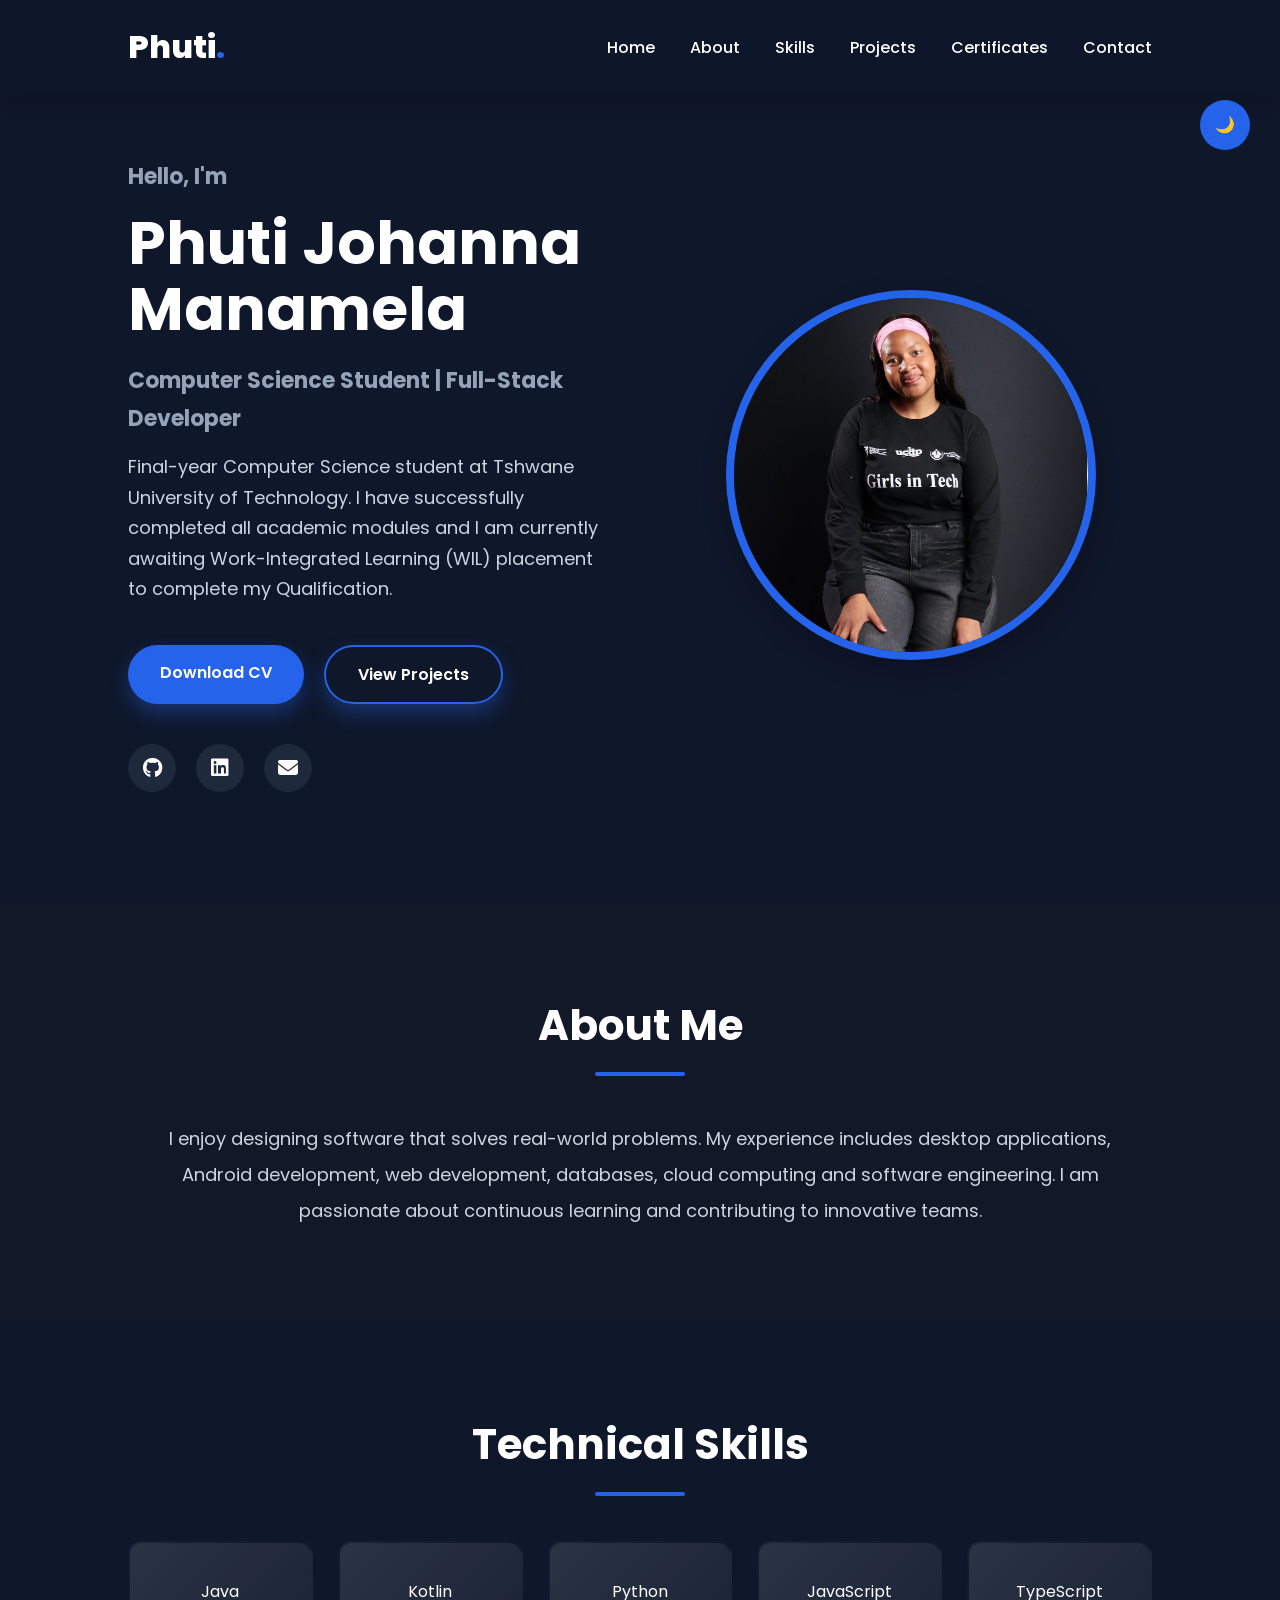
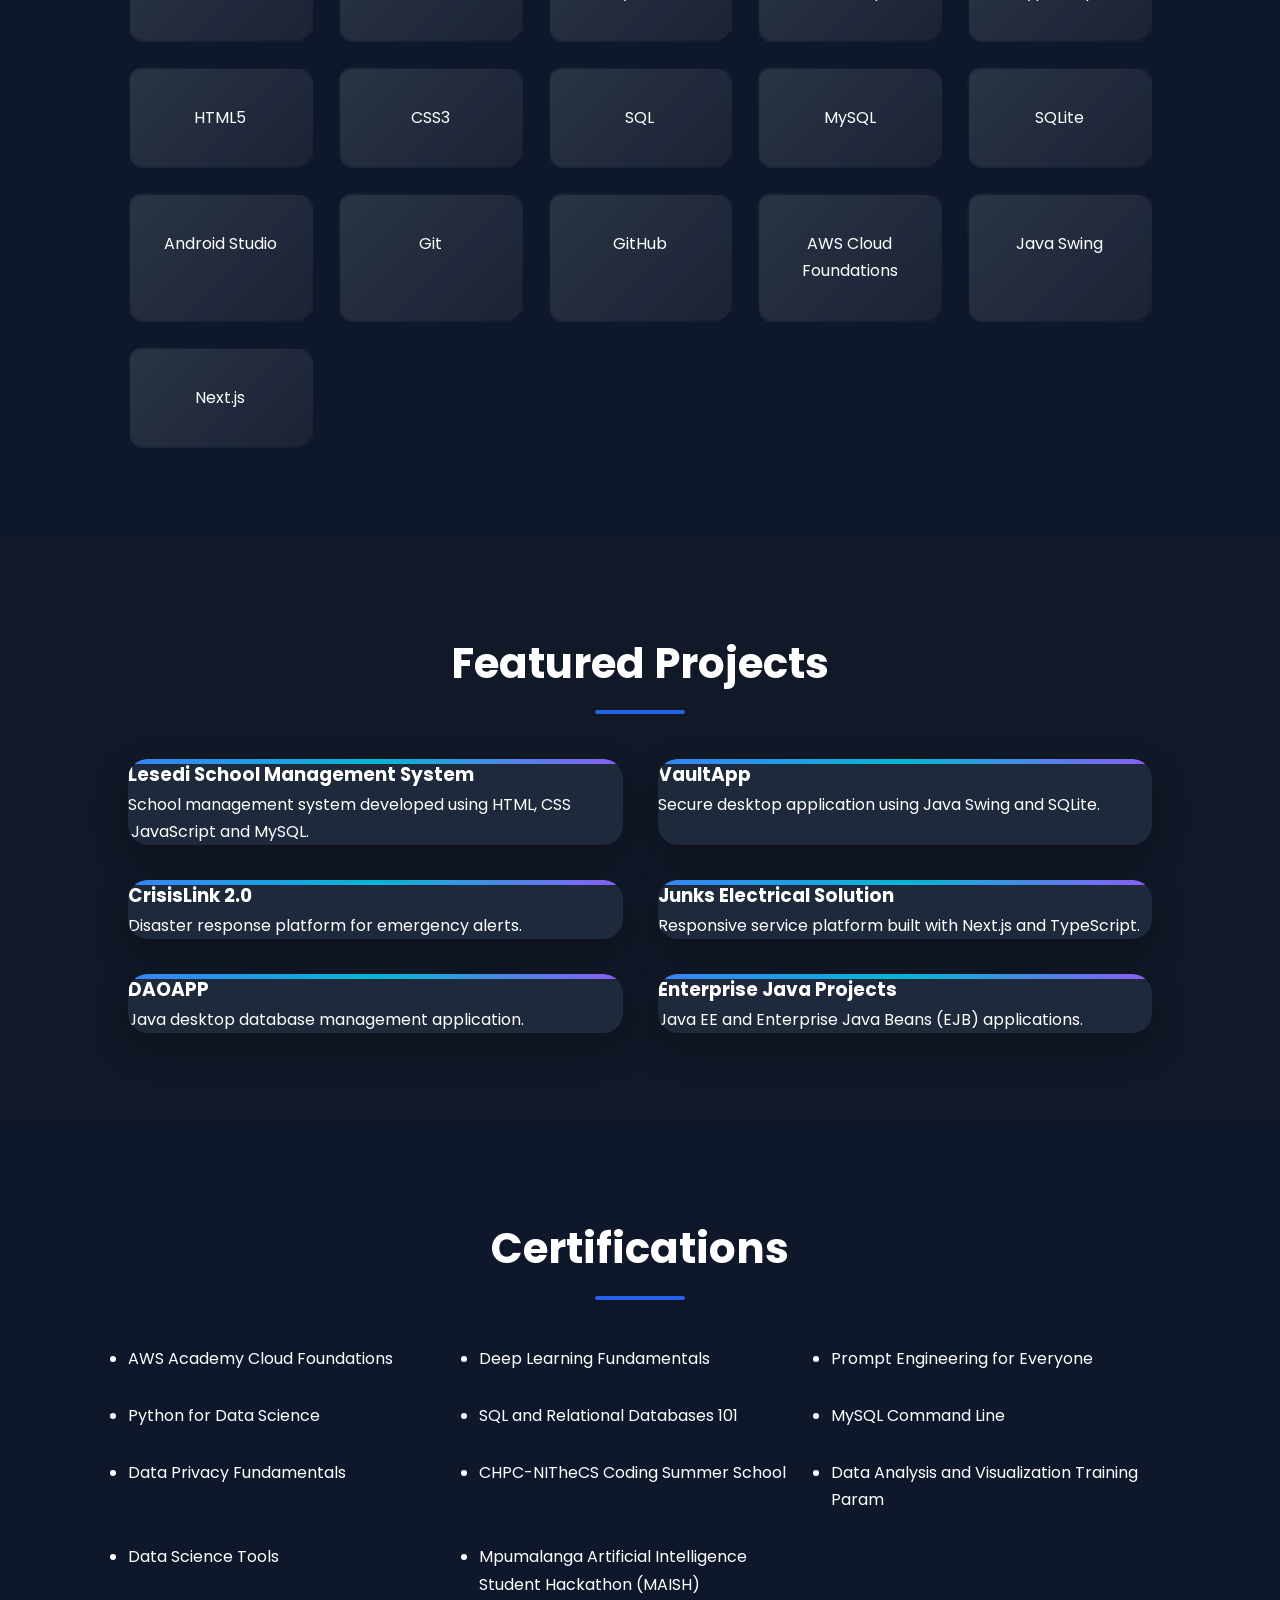
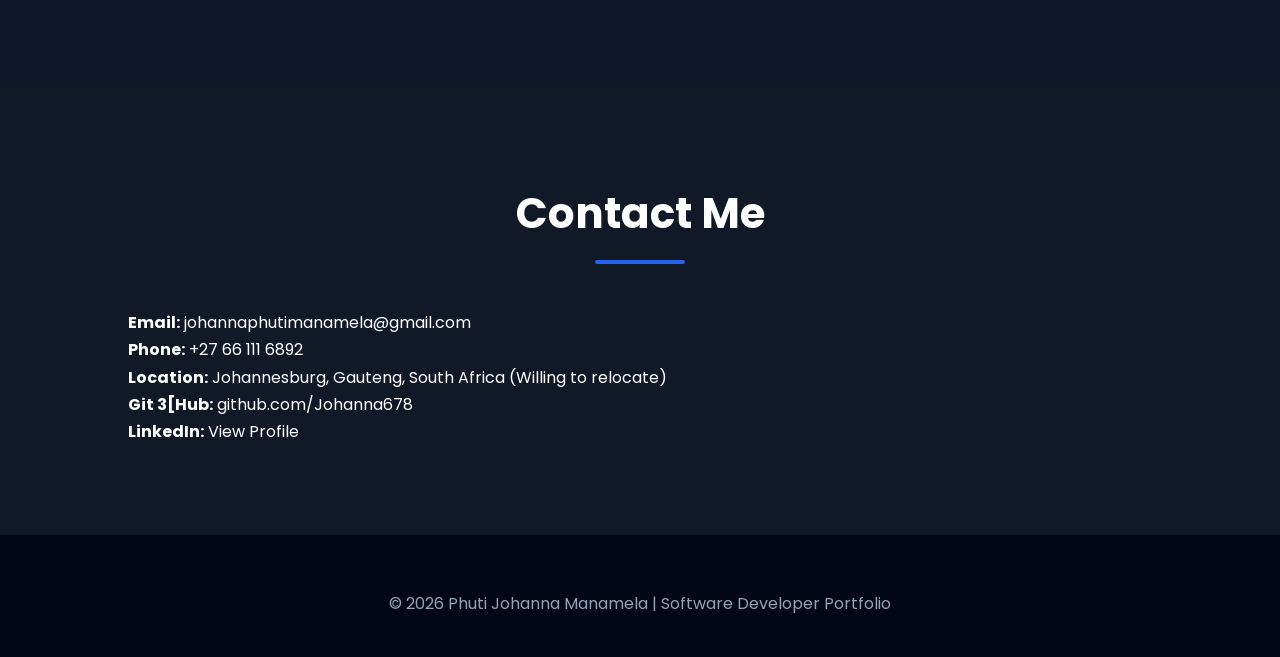
==== index.html @ 77a95aae "Add files via upload" ====
<!DOCTYPE html>
<html lang="en">

<head>

    <meta charset="UTF-8">

    <meta name="viewport" content="width=device-width, initial-scale=1.0">

    <title>Phuti Johanna Manamela | Software Developer Portfolio</title>

    <link rel="stylesheet" href="style.css">

    <!-- Google Fonts -->
    <link href="https://fonts.googleapis.com/css2?family=Poppins:wght@300;400;500;600;700&display=swap" rel="stylesheet">

    <!-- Font Awesome -->
    <link rel="stylesheet"
        href="https://cdnjs.cloudflare.com/ajax/libs/font-awesome/6.7.2/css/all.min.css">

</head>

<body>

    <!-- ================= NAVIGATION ================= -->

    <header>

        <nav class="navbar">

            <div class="logo">

                <a href="index.html">Phuti<span>.</span></a>

            </div>

            <ul class="nav-links">

                <li><a href="#home">Home</a></li>

                <li><a href="#about">About</a></li>

                <li><a href="#skills">Skills</a></li>

                <li><a href="#projects">Projects</a></li>

                <li><a href="#certificates">Certificates</a></li>

                <li><a href="#contact">Contact</a></li>

            </ul>

        </nav>

    </header>

    <!-- ================= HOME ================= -->

    <section id="home" class="hero">

        <div class="hero-text">

            <h3>Hello, I'm</h3>

            <h1>Phuti Johanna Manamela</h1>

          

            <h3>Computer Science Student | Full-Stack Developer </h3>

            <p>

                Final-year Computer Science student at Tshwane University of Technology.

                I have successfully completed all academic modules and I am currently

                awaiting Work-Integrated Learning (WIL) placement to complete my Qualification.

            </p>

            <div class="hero-buttons">

                <a href="Phuti_Johanna_Manamela_CV.pdf" download class="btn">

                    Download CV

                </a>

                <a href="#projects" class="btn btn-secondary">

                    View Projects

                </a>

            </div>

            <div class="social-icons">

                <a href="https://github.com/Johanna678" target="_blank">

                    <i class="fab fa-github"></i>

                </a>

                <a href="https://www.linkedin.com/in/phuti-manamela-ab558535b" target="_blank">

                    <i class="fab fa-linkedin"></i>

                </a>

                <a href="mailto:johannaphutimanamela@gmail.com">

                    <i class="fas fa-envelope"></i>

                </a>

            </div>

        </div>

        <div class="hero-image">

            <img src="profile.jpeg" alt= " Phuti Manamela">

        </div>

    </section>

    <!-- ================= ABOUT ================= -->

    <section id="about">

        <h2 class="section-title">About Me</h2>

        <p>

            I enjoy designing software that solves real-world problems.

            My experience includes desktop applications, Android development,

            web development, databases, cloud computing and software engineering.

            I am passionate about continuous learning and contributing to innovative teams.

        </p>

    </section>

    <!-- ================= SKILLS ================= -->

    <section id="skills">

        <h2 class="section-title">Technical Skills</h2>

        <div class="skills-grid">

            <div class="skill-card">Java</div>

            <div class="skill-card">Kotlin</div>

            <div class="skill-card">Python</div>

            <div class="skill-card">JavaScript</div>

            <div class="skill-card">TypeScript</div>

            <div class="skill-card">HTML5</div>

            <div class="skill-card">CSS3</div>

            <div class="skill-card">SQL</div>

            <div class="skill-card">MySQL</div>

            <div class="skill-card">SQLite</div>

            <div class="skill-card">Android Studio</div>

            <div class="skill-card">Git</div>

            <div class="skill-card">GitHub</div>

            <div class="skill-card">AWS Cloud Foundations</div>

            <div class="skill-card">Java Swing</div>

            <div class="skill-card">Next.js</div>

        </div>

    </section>

    <!-- ================= PROJECTS ================= -->

    <section id="projects">

        <h2 class="section-title">Featured Projects</h2>

        <div class="project-grid">

            <div class="project-card">

                <h3>Lesedi School Management System</h3>

                <p>

                    School management system developed using HTML, CSS ,JavaScript and MySQL.

                </p>

            </div>

            <div class="project-card">

                <h3>VaultApp</h3>

                <p>

                    Secure desktop application using Java Swing and SQLite.

                </p>

            </div>

            <div class="project-card">

                <h3>CrisisLink 2.0</h3>

                <p>

                    Disaster response platform for emergency alerts.

                </p>

            </div>

            <div class="project-card">

                <h3>Junks Electrical Solution</h3>

                <p>

                    Responsive service platform built with Next.js and TypeScript.

                </p>

            </div>

            <div class="project-card">

                <h3>DAOAPP</h3>

                <p>

                    Java desktop database management application.

                </p>

            </div>

            <div class="project-card">

                <h3>Enterprise Java Projects</h3>

                <p>

                    Java EE and Enterprise Java Beans (EJB) applications.

                </p>

            </div>

        </div>

    </section>

    <!-- ================= CERTIFICATES ================= -->

    <section id="certificates">

        <h2 class="section-title">Certifications</h2>

        <ul class="certificate-list">

            <li>AWS Academy Cloud Foundations</li>

            <li>Deep Learning Fundamentals</li>

            <li>Prompt Engineering for Everyone</li>

            <li>Python for Data Science</li>

            <li>SQL and Relational Databases 101</li>

            <li>MySQL Command Line</li>

            <li>Data Privacy Fundamentals</li>

            <li>CHPC-NITheCS Coding Summer School</li>

             <li>Data Analysis  and Visualization Training Param</li>

             <li>Data Science Tools</li>

             <li>Mpumalanga Artificial Intelligence  Student Hackathon (MAISH)</li>
        </ul>

    </section>

    <!-- ================= CONTACT ================= -->

    <section id="contact">

        <h2 class="section-title">Contact Me</h2>

        <p><strong>Email:</strong> johannaphutimanamela@gmail.com</p>

        <p><strong>Phone:</strong> +27 66 111 6892</p>

        <p><strong>Location:</strong> Johannesburg, Gauteng, South Africa (Willing to relocate)</p>

        <p>

            <strong>Git
                3[Hub:</strong>

            <a href="https://github.com/Johanna678" target="_blank">

                github.com/Johanna678

            </a>

        </p>

        <p>

            <strong>LinkedIn:</strong>

            <a href="https://www.linkedin.com/in/phuti-manamela-ab558535b" target="_blank">

                View Profile

            </a>

        </p>

    </section>

    <!-- ================= FOOTER ================= -->

    <footer>

        <p>

            © 2026 Phuti Johanna Manamela | Software Developer Portfolio

        </p>

    </footer>

    <script src="script.js"></script>

</body>

</html>
---- style.css ----
/* ==========================================
   PHUTI MANAMELA PORTFOLIO
   PART 1 - GLOBAL, NAVBAR, HERO
========================================== */

/* Google Font */
@import url('https://fonts.googleapis.com/css2?family=Poppins:wght@300;400;500;600;700;800&display=swap');

/* ==========================================
   RESET
========================================== */

*{
    margin:0;
    padding:0;
    box-sizing:border-box;
    scroll-behavior:smooth;
}

/* ==========================================
   VARIABLES
========================================== */

:root{

    --primary:#2563eb;
    --secondary:#1e40af;

    --dark:#0f172a;
    --dark2:#1e293b;

    --white:#ffffff;
    --light:#f8fafc;

    --text:#cbd5e1;

    --shadow:0 10px 25px rgba(0,0,0,.25);

    --radius:15px;

    --transition:.35s;

}

/* ==========================================
   BODY
========================================== */

body{

    font-family:'Poppins',sans-serif;

    background:var(--dark);

    color:var(--white);

    overflow-x:hidden;

    line-height:1.7;

}

html{

    scroll-behavior:smooth;

}

img{

    max-width:100%;

    display:block;

}

a{

    text-decoration:none;

    color:inherit;

}

section{

    width:100%;

    padding:90px 10%;

}

/* ==========================================
   NAVBAR
========================================== */

header{

    width:100%;

    position:fixed;

    top:0;

    left:0;

    z-index:999;

    background:rgba(15,23,42,.90);

    -webkit-backdrop-filter:blur(15px);
    backdrop-filter:blur(15px);

    box-shadow:0 5px 20px rgba(0,0,0,.20);

}

.navbar{

    display:flex;

    justify-content:space-between;

    align-items:center;

    padding:20px 10%;

}

.logo a{

    font-size:32px;

    font-weight:800;

    color:var(--white);

}

.logo span{

    color:var(--primary);

}

.nav-links{

    display:flex;

    list-style:none;

    gap:35px;

}

.nav-links a{

    color:var(--white);

    font-weight:500;

    transition:var(--transition);

    position:relative;

}

.nav-links a:hover{

    color:var(--primary);

}

.nav-links a::after{

    content:"";

    position:absolute;

    left:0;

    bottom:-6px;

    width:0;

    height:2px;

    background:var(--primary);

    transition:.3s;

}

.nav-links a:hover::after{

    width:100%;

}

/* ==========================================
   HERO SECTION
========================================== */

.hero{

    min-height:100vh;

    display:flex;

    align-items:center;

    justify-content:space-between;

    gap:60px;

    padding-top:140px;

}

.hero-text{

    flex:1;

}

.hero-text h3{

    font-size:22px;

    color:#94a3b8;

    margin-bottom:15px;

}

.hero-text h1{

    font-size:60px;

    line-height:1.1;

    margin-bottom:20px;

}

.hero-text h2{

    font-size:28px;

    color:var(--primary);

    margin-bottom:25px;

}

.hero-text p{

    font-size:18px;

    color:var(--text);

    max-width:650px;

    margin-bottom:40px;

}

.hero-image{

    flex:1;

    display:flex;

    justify-content:center;

}

.hero-image img{

    width:370px;

    height:370px;

    border-radius:50%;

    object-fit:cover;

    border:8px solid var(--primary);

    box-shadow:var(--shadow);

    transition:.4s;

}

.hero-image img:hover{

    transform:scale(1.05);

}

/* ==========================================
   BUTTONS
========================================== */

.hero-buttons{

    display:flex;

    gap:20px;

    margin-bottom:40px;

}

.btn{

    display:inline-block;

    padding:14px 32px;

    border-radius:40px;

    background:var(--primary);

    color:#fff;

    font-weight:600;

    transition:var(--transition);

    box-shadow:0 10px 20px rgba(37,99,235,.35);

}

.btn:hover{

    background:var(--secondary);

    transform:translateY(-4px);

}

.btn-secondary{

    background:transparent;

    border:2px solid var(--primary);

}

.btn-secondary:hover{

    background:var(--primary);

}

/* ==========================================
   SOCIAL ICONS
========================================== */

.social-icons{

    display:flex;

    gap:20px;

}

.social-icons a{

    width:48px;

    height:48px;

    display:flex;

    align-items:center;

    justify-content:center;

    border-radius:50%;

    background:var(--dark2);

    color:var(--white);

    font-size:20px;

    transition:var(--transition);

}

.social-icons a:hover{

    background:var(--primary);

    transform:translateY(-6px);

}

/* ==========================================
   SECTION TITLE
========================================== */

.section-title{

    text-align:center;

    font-size:42px;

    margin-bottom:60px;

    position:relative;

}

.section-title::after{

    content:"";

    width:90px;

    height:4px;

    background:var(--primary);

    position:absolute;

    bottom:-15px;

    left:50%;

    transform:translateX(-50%);

    border-radius:50px;

}

/* ==========================================
   SIMPLE FADE ANIMATION
========================================== */

@keyframes fadeUp{

    from{

        opacity:0;

        transform:translateY(40px);

    }

    to{

        opacity:1;

        transform:translateY(0);

    }

}

.hero-text{

    animation:fadeUp 1s ease;

}

.hero-image{

    animation:fadeUp 1.3s ease;

}





/* ==========================================
   PART 2 - ABOUT & SKILLS
========================================== */

/* ABOUT SECTION */

#about{

    background:#111827;

}

#about p{

    max-width:950px;

    margin:auto;

    text-align:center;

    color:var(--text);

    font-size:18px;

    line-height:2;

}

/* ABOUT CARDS */

.about-grid{

    margin-top:60px;

    display:grid;

    grid-template-columns:repeat(auto-fit,minmax(250px,1fr));

    gap:30px;

}

.about-card{

    background:var(--dark2);

    border-radius:var(--radius);

    padding:35px;

    text-align:center;

    transition:.4s;

    box-shadow:var(--shadow);

}

.about-card:hover{

    transform:translateY(-10px);

    background:var(--primary);

}

.about-card i{

    font-size:45px;

    margin-bottom:20px;

    color:#60a5fa;

}

.about-card:hover i{

    color:white;

}

.about-card h3{

    margin-bottom:15px;

    font-size:24px;

}

.about-card p{

    color:#e2e8f0;

    font-size:16px;

}

/* ===========================
   SKILLS SECTION
=========================== */

#skills{

    background:#0f172a;

}

.skills-grid{

    display:grid;

    grid-template-columns:repeat(auto-fit,minmax(180px,1fr));

    gap:25px;

}

/* SKILL CARD */

.skill-card{

    background:linear-gradient(135deg,#1e293b,#0f172a);

    border:2px solid transparent;

    border-radius:15px;

    padding:35px 20px;

    text-align:center;

    cursor:pointer;

    transition:.4s;

    position:relative;

    overflow:hidden;

}

.skill-card::before{

    content:"";

    position:absolute;

    top:-100%;

    left:-100%;

    width:250%;

    height:250%;

    background:rgba(255,255,255,.05);

    transform:rotate(25deg);

    transition:.5s;

}

.skill-card:hover::before{

    top:0;

    left:0;

}

.skill-card:hover{

    border-color:var(--primary);

    transform:translateY(-10px);

    box-shadow:0 15px 30px rgba(37,99,235,.35);

}

/* ICON */

.skill-card i{

    font-size:55px;

    margin-bottom:18px;

    color:#60a5fa;

    transition:.3s;

}

.skill-card:hover i{

    transform:scale(1.2);

    color:white;

}

.skill-card h3{

    font-size:20px;

    margin-bottom:10px;

}

.skill-card p{

    color:var(--text);

    font-size:14px;

}

/* SKILL BAR */

.skill-level{

    margin-top:18px;

    background:#334155;

    border-radius:20px;

    height:8px;

    overflow:hidden;

}

.skill-progress{

    height:100%;

    border-radius:20px;

    background:linear-gradient(90deg,#3b82f6,#60a5fa);

    animation:growBar 2s ease forwards;

}

/* DIFFERENT LEVELS */

.java{

    width:90%;

}

.kotlin{

    width:80%;

}

.javascript{

    width:85%;

}

.typescript{

    width:75%;

}

.python{

    width:80%;

}

.sql{

    width:88%;

}

.html{

    width:95%;

}

.css{

    width:92%;

}

.aws{

    width:70%;

}

.git{

    width:80%;

}

/* ANIMATION */

@keyframes growBar{

    from{

        width:0;

    }

}

/* SMALL BADGES */

.badge{

    display:inline-block;

    margin-top:15px;

    padding:5px 12px;

    border-radius:20px;

    background:#2563eb;

    font-size:12px;

    color:white;

}

/* RESPONSIVE */

@media(max-width:992px){

.hero{

flex-direction:column-reverse;

text-align:center;

}

.hero-buttons{

justify-content:center;

}

.social-icons{

justify-content:center;

}

.hero-image img{

width:300px;

height:300px;

}

}

@media(max-width:768px){

section{

padding:80px 7%;

}

.hero-text h1{

font-size:42px;

}

.hero-text h2{

font-size:22px;

}

.hero-text p{

font-size:16px;

}

.section-title{

font-size:34px;

}

.skills-grid{

grid-template-columns:repeat(auto-fit,minmax(150px,1fr));

}

}

@media(max-width:576px){

.hero-image img{

width:240px;

height:240px;

}

.hero-buttons{

flex-direction:column;

}

.btn{

width:100%;

text-align:center;

}

.nav-links{

display:none;

}

}


/* ==========================================
   PART 3 - PROJECTS SECTION
========================================== */

#projects{

    background:#111827;

}

.project-grid{

    display:grid;

    grid-template-columns:repeat(auto-fit,minmax(330px,1fr));

    gap:35px;

    margin-top:50px;

}

/* PROJECT CARD */

.project-card{

    background:#1e293b;

    border-radius:20px;

    overflow:hidden;

    transition:.4s;

    box-shadow:0 15px 35px rgba(0,0,0,.25);

    position:relative;

}

.project-card:hover{

    transform:translateY(-12px);

    box-shadow:0 25px 50px rgba(37,99,235,.35);

}

/* PROJECT IMAGE */

.project-image{

    position:relative;

    overflow:hidden;

}

.project-image img{

    width:100%;

    height:220px;

    object-fit:cover;

    transition:.5s;

}

.project-card:hover img{

    transform:scale(1.08);

}

/* FEATURED LABEL */

.featured{

    position:absolute;

    top:18px;

    right:-40px;

    background:#2563eb;

    color:white;

    padding:8px 45px;

    transform:rotate(45deg);

    font-size:12px;

    font-weight:600;

    letter-spacing:1px;

}

/* PROJECT CONTENT */

.project-content{

    padding:25px;

}

.project-content h3{

    font-size:25px;

    margin-bottom:15px;

}

.project-content p{

    color:var(--text);

    margin-bottom:20px;

    font-size:15px;

    line-height:1.8;

}

/* TECHNOLOGY TAGS */

.tech-stack{

    display:flex;

    flex-wrap:wrap;

    gap:10px;

    margin-bottom:25px;

}

.tech-stack span{

    background:#2563eb;

    color:white;

    padding:7px 14px;

    border-radius:25px;

    font-size:13px;

    transition:.3s;

}

.tech-stack span:hover{

    background:#1d4ed8;

}

/* PROJECT BUTTONS */

.project-buttons{

    display:flex;

    gap:15px;

    flex-wrap:wrap;

}

.project-buttons a{

    flex:1;

    text-align:center;

    padding:12px;

    border-radius:40px;

    font-weight:600;

    transition:.3s;

}

/* GITHUB BUTTON */

.github-btn{

    background:#0f172a;

    color:white;

    border:2px solid #2563eb;

}

.github-btn:hover{

    background:#2563eb;

}

/* LIVE DEMO BUTTON */

.demo-btn{

    background:#2563eb;

    color:white;

}

.demo-btn:hover{

    background:#1d4ed8;

}

/* CARD BORDER EFFECT */

.project-card::before{

    content:"";

    position:absolute;

    top:0;

    left:0;

    width:100%;

    height:5px;

    background:linear-gradient(90deg,#3b82f6,#06b6d4,#8b5cf6);

}

/* PROJECT ICON */

.project-icon{

    width:70px;

    height:70px;

    background:#2563eb;

    border-radius:50%;

    display:flex;

    align-items:center;

    justify-content:center;

    color:white;

    font-size:30px;

    margin-bottom:20px;

}

/* PROJECT INFO */

.project-info{

    display:flex;

    justify-content:space-between;

    align-items:center;

    margin-top:20px;

    color:#94a3b8;

    font-size:14px;

}

/* ANIMATION */

.project-card{

    animation:fadeUp 1s ease;

}

/* RESPONSIVE */

@media(max-width:992px){

.project-grid{

grid-template-columns:repeat(auto-fit,minmax(300px,1fr));

}

}

@media(max-width:768px){

.project-grid{

grid-template-columns:1fr;

}

.project-buttons{

flex-direction:column;

}

.project-buttons a{

width:100%;

}

.project-image img{

height:200px;

}

}

@media(max-width:480px){

.project-content{

padding:20px;

}

.project-content h3{

font-size:22px;

}

.project-content p{

font-size:14px;

}

.tech-stack span{

font-size:12px;

padding:6px 10px;

}

}


/* ==========================================
   PART 4 - CERTIFICATES, CONTACT & FOOTER
========================================== */

/* ===============================
   CERTIFICATES
================================= */

#certificates{
    background:#0f172a;
}

.certificate-list{
    display:grid;
    grid-template-columns:repeat(auto-fit,minmax(280px,1fr));
    gap:30px;
    margin-top:50px;
}

.certificate-card{
    background:#1e293b;
    padding:30px;
    border-radius:15px;
    text-align:center;
    transition:.4s;
    box-shadow:0 15px 30px rgba(0,0,0,.2);
}

.certificate-card:hover{
    transform:translateY(-10px);
    border:2px solid #2563eb;
}

.certificate-card i{
    font-size:55px;
    color:#2563eb;
    margin-bottom:20px;
}

.certificate-card h3{
    margin-bottom:10px;
    font-size:22px;
}

.certificate-card p{
    color:#cbd5e1;
}

/* ===============================
   CONTACT
================================= */

#contact{
    background:#111827;
}

.contact-container{
    display:grid;
    grid-template-columns:repeat(auto-fit,minmax(350px,1fr));
    gap:50px;
}

.contact-info h3{
    font-size:30px;
    margin-bottom:20px;
}

.contact-info p{
    color:#cbd5e1;
    margin-bottom:18px;
}

.contact-info i{
    color:#2563eb;
    margin-right:12px;
}

.contact-form{
    background:#1e293b;
    padding:35px;
    border-radius:20px;
    box-shadow:0 15px 30px rgba(0,0,0,.3);
}

.contact-form input,
.contact-form textarea{

    width:100%;

    padding:15px;

    margin-bottom:20px;

    border:none;

    outline:none;

    border-radius:10px;

    background:#0f172a;

    color:white;

    font-size:16px;

}

.contact-form textarea{

    resize:none;

    height:170px;

}

.contact-form button{

    width:100%;

    padding:15px;

    border:none;

    border-radius:40px;

    background:#2563eb;

    color:white;

    font-size:17px;

    cursor:pointer;

    transition:.3s;

}

.contact-form button:hover{

    background:#1d4ed8;

}

/* ===============================
   DOWNLOAD CV
================================= */

.download-section{

    text-align:center;

    margin-top:70px;

}

.download-btn{

    display:inline-block;

    padding:18px 45px;

    border-radius:40px;

    background:#2563eb;

    color:white;

    font-size:18px;

    font-weight:600;

    transition:.3s;

}

.download-btn:hover{

    background:#1d4ed8;

    transform:translateY(-5px);

}

/* ===============================
   FOOTER
================================= */

footer{

    background:#020617;

    padding:40px;

    text-align:center;

}

footer p{

    color:#94a3b8;

    margin-top:15px;

}

.footer-social{

    margin-top:20px;

}

.footer-social a{

    display:inline-flex;

    align-items:center;

    justify-content:center;

    width:45px;

    height:45px;

    margin:0 10px;

    border-radius:50%;

    background:#1e293b;

    color:white;

    transition:.3s;

}

.footer-social a:hover{

    background:#2563eb;

    transform:translateY(-5px);

}

/* ===============================
   BACK TO TOP
================================= */

#topBtn{

    position:fixed;

    bottom:30px;

    right:30px;

    width:50px;

    height:50px;

    border:none;

    border-radius:50%;

    background:#2563eb;

    color:white;

    cursor:pointer;

    display:none;

    font-size:20px;

    transition:.3s;

    z-index:999;

}

#topBtn:hover{

    background:#1d4ed8;

}

/* ===============================
   SCROLLBAR
================================= */

::-webkit-scrollbar{

    width:10px;

}

::-webkit-scrollbar-track{

    background:#0f172a;

}

::-webkit-scrollbar-thumb{

    background:#2563eb;

    border-radius:20px;

}

::-webkit-scrollbar-thumb:hover{

    background:#1d4ed8;

}

/* Firefox */

html{

    scrollbar-width:thin;

    scrollbar-color:#2563eb #0f172a;

}

/* ===============================
   DARK MODE TOGGLE
================================= */

.theme-toggle{

    position:fixed;

    top:100px;

    right:30px;

    width:50px;

    height:50px;

    background:#2563eb;

    color:white;

    border-radius:50%;

    display:flex;

    align-items:center;

    justify-content:center;

    cursor:pointer;

    z-index:999;

    transition:.3s;

}

.theme-toggle:hover{

    transform:rotate(180deg);

}

/* ===============================
   RESPONSIVE
================================= */

@media(max-width:768px){

.contact-container{

grid-template-columns:1fr;

}

.contact-form{

padding:25px;

}

footer{

padding:30px 20px;

}

}

@media(max-width:480px){

.contact-form input,

.contact-form textarea{

font-size:14px;

}

.download-btn{

width:100%;

}

.theme-toggle{

right:15px;

}

#topBtn{

right:15px;

}

}
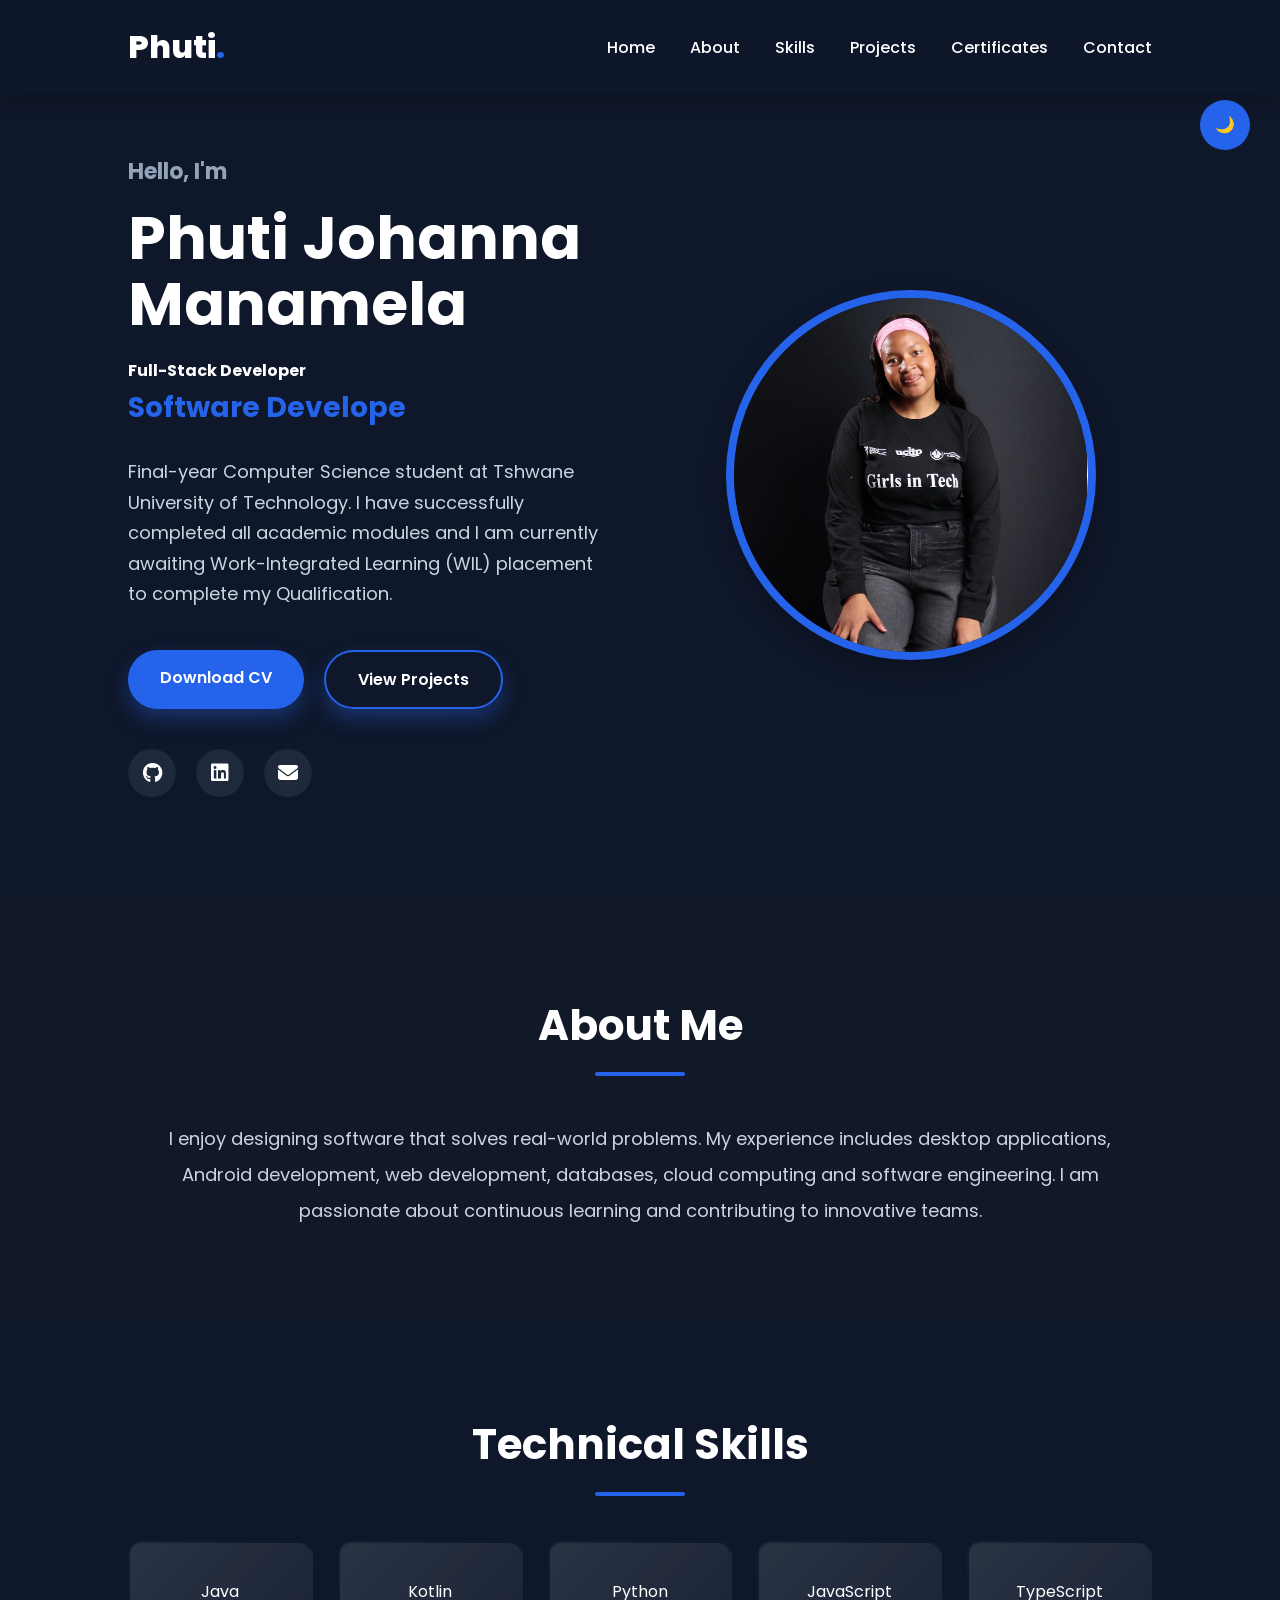
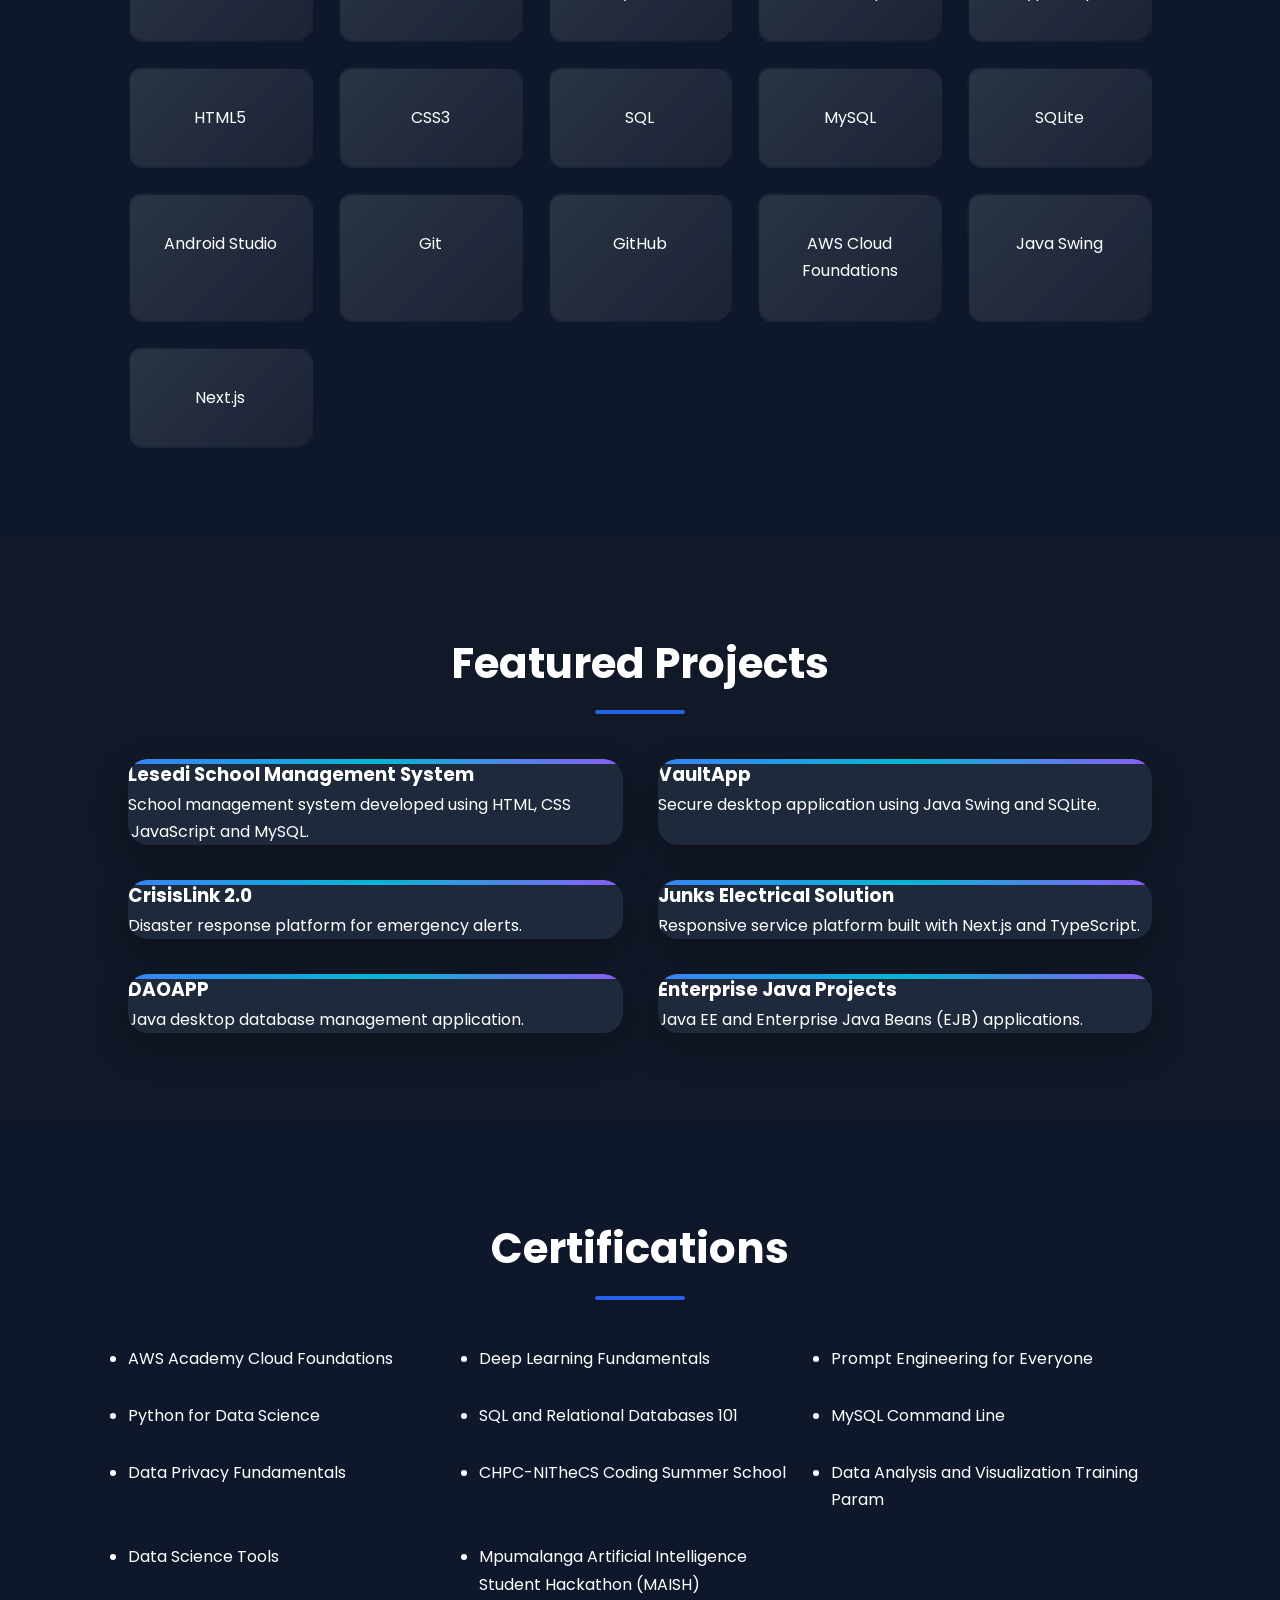
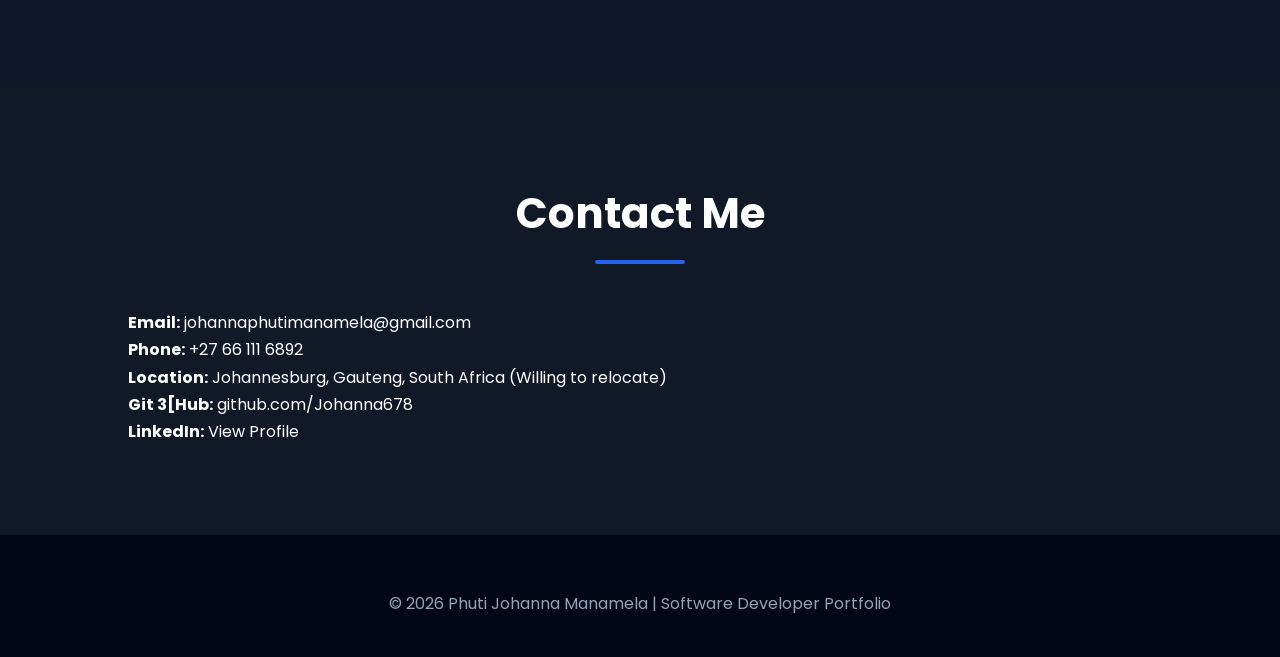
==== commit 12ee8599: "Fix HTML formatting and improve structure" ====
--- a/index.html
+++ b/index.html
@@ -64,9 +64,11 @@
 
             <h1>Phuti Johanna Manamela</h1>
 
+            <h4>Full-Stack Developer</h4>
+
+          <h2></h2>
+
           
-
-            <h3>Computer Science Student | Full-Stack Developer </h3>
 
             <p>
 
@@ -358,8 +360,8 @@
 
     </footer>
 
-    <script src="script.js"></script>
+<script src="script.js" defer></script>
 
 </body>
 
-</html>+</html>
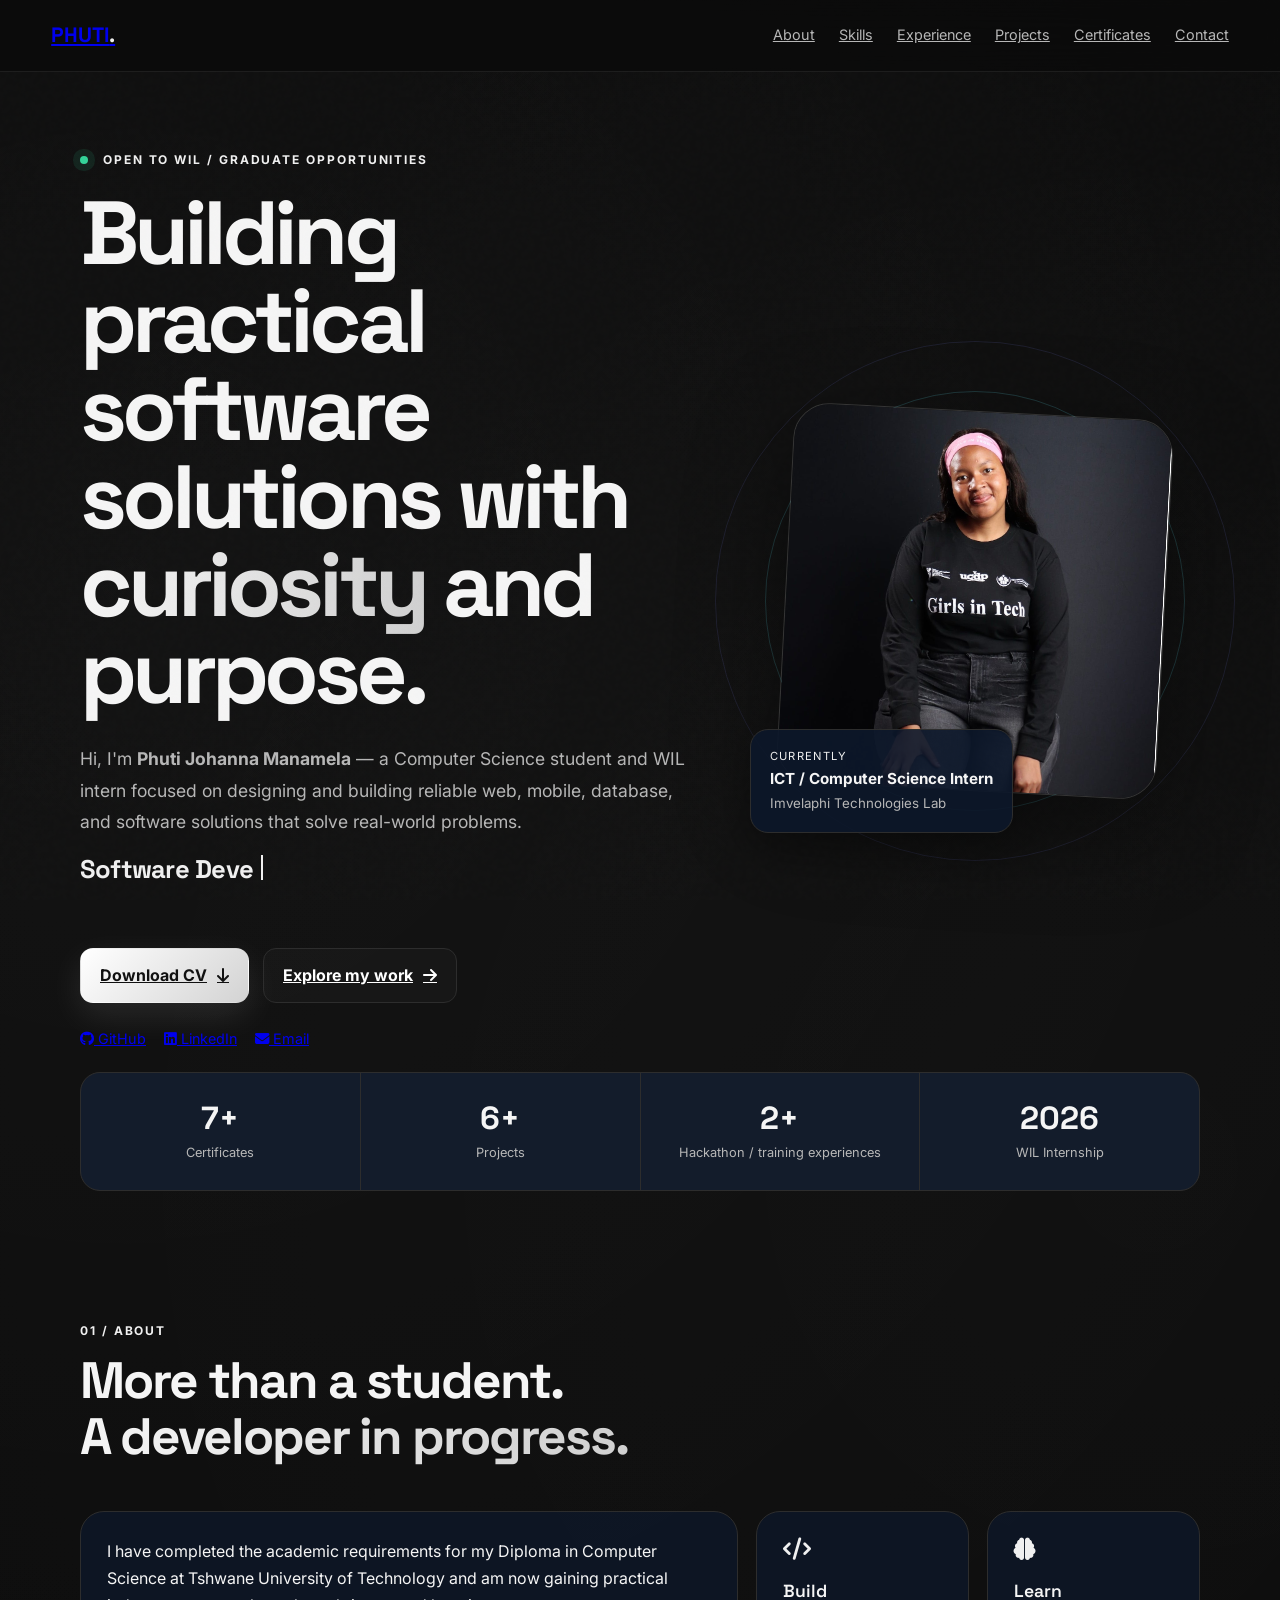
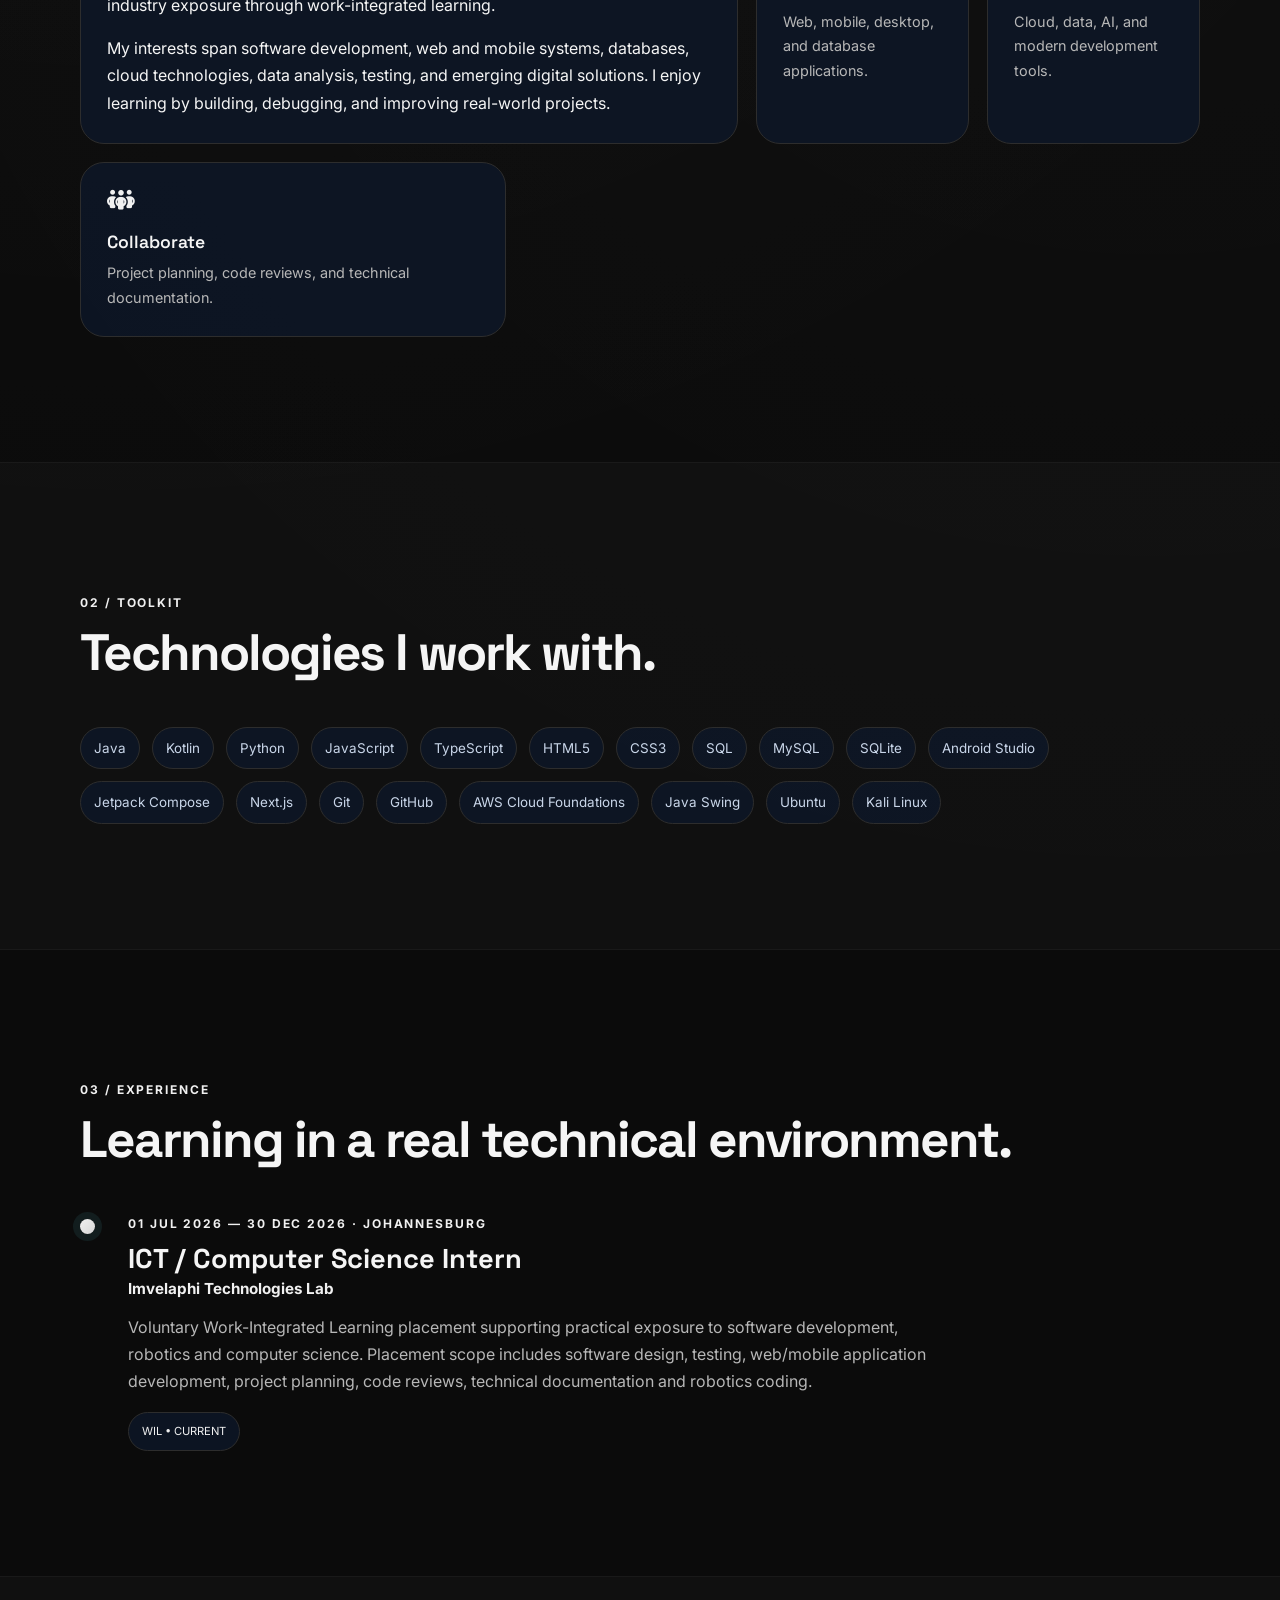
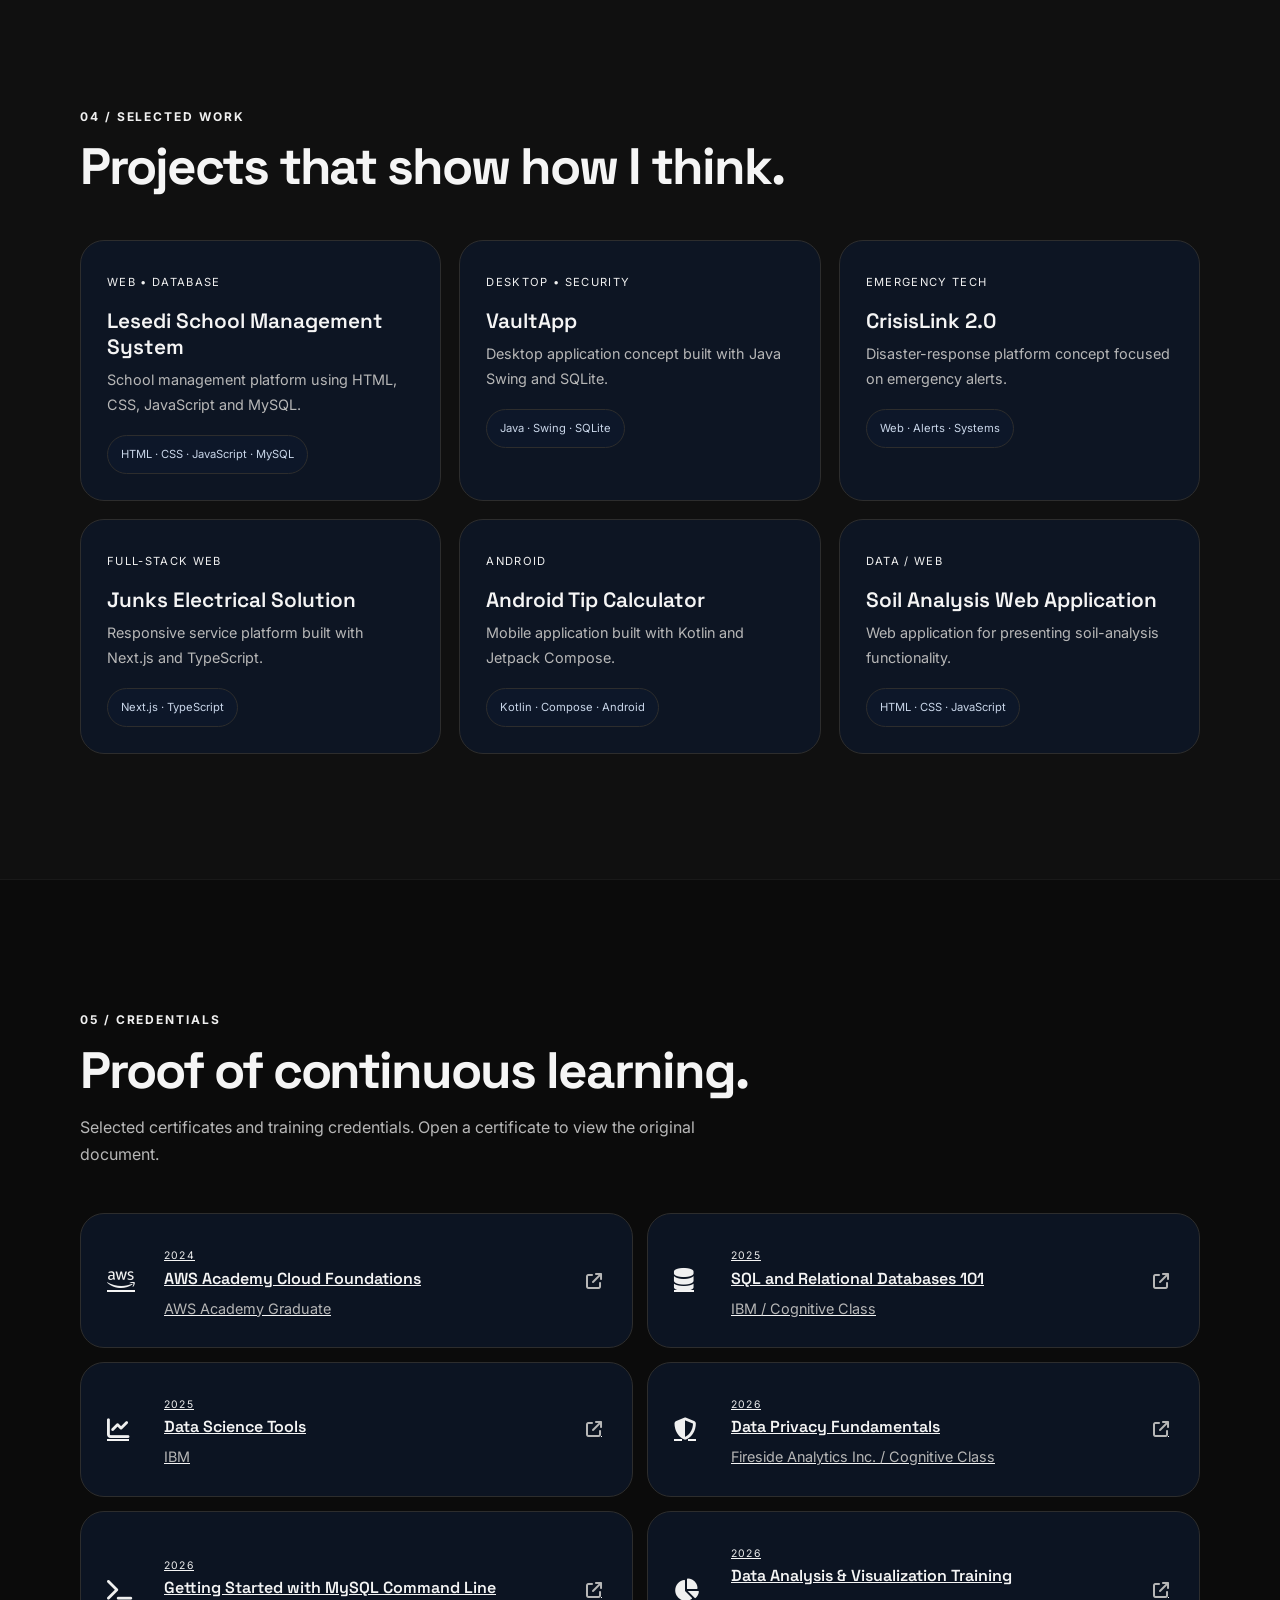
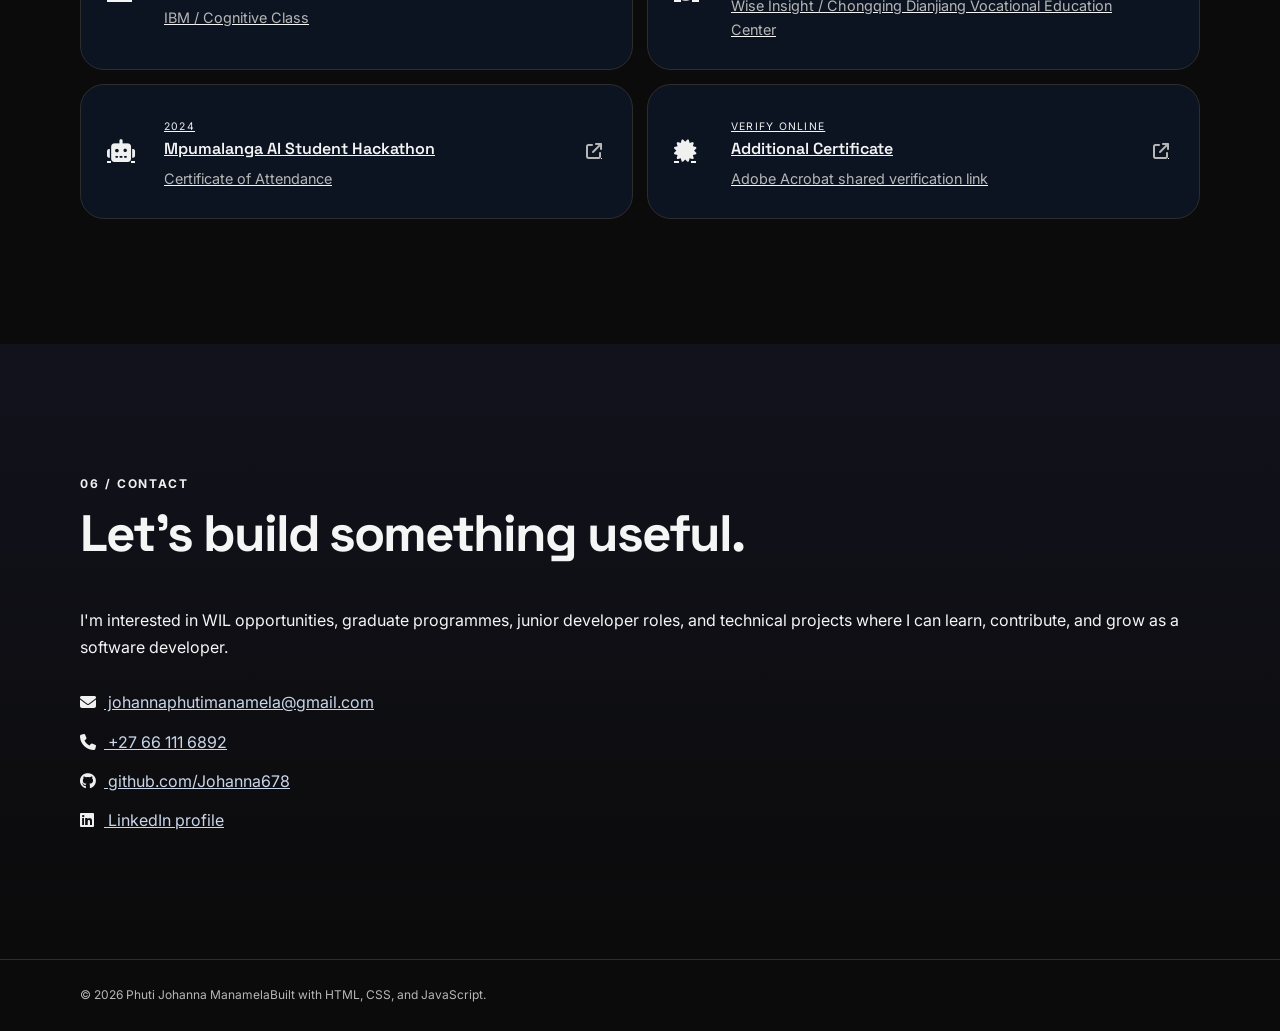
==== commit 2db9f511: "Restructure: move portfolio files to root" ====
--- a/index.html
+++ b/index.html
@@ -1,367 +1,41 @@
-<!DOCTYPE html>
-<html lang="en">
-
-<head>
-
-    <meta charset="UTF-8">
-
-    <meta name="viewport" content="width=device-width, initial-scale=1.0">
-
-    <title>Phuti Johanna Manamela | Software Developer Portfolio</title>
-
-    <link rel="stylesheet" href="style.css">
-
-    <!-- Google Fonts -->
-    <link href="https://fonts.googleapis.com/css2?family=Poppins:wght@300;400;500;600;700&display=swap" rel="stylesheet">
-
-    <!-- Font Awesome -->
-    <link rel="stylesheet"
-        href="https://cdnjs.cloudflare.com/ajax/libs/font-awesome/6.7.2/css/all.min.css">
-
-</head>
-
-<body>
-
-    <!-- ================= NAVIGATION ================= -->
-
-    <header>
-
-        <nav class="navbar">
-
-            <div class="logo">
-
-                <a href="index.html">Phuti<span>.</span></a>
-
-            </div>
-
-            <ul class="nav-links">
-
-                <li><a href="#home">Home</a></li>
-
-                <li><a href="#about">About</a></li>
-
-                <li><a href="#skills">Skills</a></li>
-
-                <li><a href="#projects">Projects</a></li>
-
-                <li><a href="#certificates">Certificates</a></li>
-
-                <li><a href="#contact">Contact</a></li>
-
-            </ul>
-
-        </nav>
-
-    </header>
-
-    <!-- ================= HOME ================= -->
-
-    <section id="home" class="hero">
-
-        <div class="hero-text">
-
-            <h3>Hello, I'm</h3>
-
-            <h1>Phuti Johanna Manamela</h1>
-
-            <h4>Full-Stack Developer</h4>
-
-          <h2></h2>
-
-          
-
-            <p>
-
-                Final-year Computer Science student at Tshwane University of Technology.
-
-                I have successfully completed all academic modules and I am currently
-
-                awaiting Work-Integrated Learning (WIL) placement to complete my Qualification.
-
-            </p>
-
-            <div class="hero-buttons">
-
-                <a href="Phuti_Johanna_Manamela_CV.pdf" download class="btn">
-
-                    Download CV
-
-                </a>
-
-                <a href="#projects" class="btn btn-secondary">
-
-                    View Projects
-
-                </a>
-
-            </div>
-
-            <div class="social-icons">
-
-                <a href="https://github.com/Johanna678" target="_blank">
-
-                    <i class="fab fa-github"></i>
-
-                </a>
-
-                <a href="https://www.linkedin.com/in/phuti-manamela-ab558535b" target="_blank">
-
-                    <i class="fab fa-linkedin"></i>
-
-                </a>
-
-                <a href="mailto:johannaphutimanamela@gmail.com">
-
-                    <i class="fas fa-envelope"></i>
-
-                </a>
-
-            </div>
-
-        </div>
-
-        <div class="hero-image">
-
-            <img src="profile.jpeg" alt= " Phuti Manamela">
-
-        </div>
-
-    </section>
-
-    <!-- ================= ABOUT ================= -->
-
-    <section id="about">
-
-        <h2 class="section-title">About Me</h2>
-
-        <p>
-
-            I enjoy designing software that solves real-world problems.
-
-            My experience includes desktop applications, Android development,
-
-            web development, databases, cloud computing and software engineering.
-
-            I am passionate about continuous learning and contributing to innovative teams.
-
-        </p>
-
-    </section>
-
-    <!-- ================= SKILLS ================= -->
-
-    <section id="skills">
-
-        <h2 class="section-title">Technical Skills</h2>
-
-        <div class="skills-grid">
-
-            <div class="skill-card">Java</div>
-
-            <div class="skill-card">Kotlin</div>
-
-            <div class="skill-card">Python</div>
-
-            <div class="skill-card">JavaScript</div>
-
-            <div class="skill-card">TypeScript</div>
-
-            <div class="skill-card">HTML5</div>
-
-            <div class="skill-card">CSS3</div>
-
-            <div class="skill-card">SQL</div>
-
-            <div class="skill-card">MySQL</div>
-
-            <div class="skill-card">SQLite</div>
-
-            <div class="skill-card">Android Studio</div>
-
-            <div class="skill-card">Git</div>
-
-            <div class="skill-card">GitHub</div>
-
-            <div class="skill-card">AWS Cloud Foundations</div>
-
-            <div class="skill-card">Java Swing</div>
-
-            <div class="skill-card">Next.js</div>
-
-        </div>
-
-    </section>
-
-    <!-- ================= PROJECTS ================= -->
-
-    <section id="projects">
-
-        <h2 class="section-title">Featured Projects</h2>
-
-        <div class="project-grid">
-
-            <div class="project-card">
-
-                <h3>Lesedi School Management System</h3>
-
-                <p>
-
-                    School management system developed using HTML, CSS ,JavaScript and MySQL.
-
-                </p>
-
-            </div>
-
-            <div class="project-card">
-
-                <h3>VaultApp</h3>
-
-                <p>
-
-                    Secure desktop application using Java Swing and SQLite.
-
-                </p>
-
-            </div>
-
-            <div class="project-card">
-
-                <h3>CrisisLink 2.0</h3>
-
-                <p>
-
-                    Disaster response platform for emergency alerts.
-
-                </p>
-
-            </div>
-
-            <div class="project-card">
-
-                <h3>Junks Electrical Solution</h3>
-
-                <p>
-
-                    Responsive service platform built with Next.js and TypeScript.
-
-                </p>
-
-            </div>
-
-            <div class="project-card">
-
-                <h3>DAOAPP</h3>
-
-                <p>
-
-                    Java desktop database management application.
-
-                </p>
-
-            </div>
-
-            <div class="project-card">
-
-                <h3>Enterprise Java Projects</h3>
-
-                <p>
-
-                    Java EE and Enterprise Java Beans (EJB) applications.
-
-                </p>
-
-            </div>
-
-        </div>
-
-    </section>
-
-    <!-- ================= CERTIFICATES ================= -->
-
-    <section id="certificates">
-
-        <h2 class="section-title">Certifications</h2>
-
-        <ul class="certificate-list">
-
-            <li>AWS Academy Cloud Foundations</li>
-
-            <li>Deep Learning Fundamentals</li>
-
-            <li>Prompt Engineering for Everyone</li>
-
-            <li>Python for Data Science</li>
-
-            <li>SQL and Relational Databases 101</li>
-
-            <li>MySQL Command Line</li>
-
-            <li>Data Privacy Fundamentals</li>
-
-            <li>CHPC-NITheCS Coding Summer School</li>
-
-             <li>Data Analysis  and Visualization Training Param</li>
-
-             <li>Data Science Tools</li>
-
-             <li>Mpumalanga Artificial Intelligence  Student Hackathon (MAISH)</li>
-        </ul>
-
-    </section>
-
-    <!-- ================= CONTACT ================= -->
-
-    <section id="contact">
-
-        <h2 class="section-title">Contact Me</h2>
-
-        <p><strong>Email:</strong> johannaphutimanamela@gmail.com</p>
-
-        <p><strong>Phone:</strong> +27 66 111 6892</p>
-
-        <p><strong>Location:</strong> Johannesburg, Gauteng, South Africa (Willing to relocate)</p>
-
-        <p>
-
-            <strong>Git
-                3[Hub:</strong>
-
-            <a href="https://github.com/Johanna678" target="_blank">
-
-                github.com/Johanna678
-
-            </a>
-
-        </p>
-
-        <p>
-
-            <strong>LinkedIn:</strong>
-
-            <a href="https://www.linkedin.com/in/phuti-manamela-ab558535b" target="_blank">
-
-                View Profile
-
-            </a>
-
-        </p>
-
-    </section>
-
-    <!-- ================= FOOTER ================= -->
-
-    <footer>
-
-        <p>
-
-            © 2026 Phuti Johanna Manamela | Software Developer Portfolio
-
-        </p>
-
-    </footer>
-
-<script src="script.js" defer></script>
-
-</body>
-
-</html>
+<!doctype html>
+<html lang="en"><head>
+<meta charset="utf-8"><meta name="viewport" content="width=device-width,initial-scale=1">
+<title>Phuti Johanna Manamela | Software Developer</title>
+<meta name="description" content="Portfolio of Phuti Johanna Manamela — Software Developer and ICT/Computer Science WIL Intern.">
+<link rel="preconnect" href="https://fonts.googleapis.com"><link rel="preconnect" href="https://fonts.gstatic.com" crossorigin>
+<link href="https://fonts.googleapis.com/css2?family=Inter:wght@400;500;600;700;800&family=Space+Grotesk:wght@500;600;700&display=swap" rel="stylesheet">
+<link rel="stylesheet" href="style.css">
+<link rel="stylesheet" href="https://cdnjs.cloudflare.com/ajax/libs/font-awesome/6.7.2/css/all.min.css">
+</head><body>
+<div class="noise"></div>
+<header class="nav"><a class="brand" href="#home">PHUTI<span>.</span></a><button class="menu" aria-label="Open menu"><i class="fa-solid fa-bars"></i></button><nav><a href="#about">About</a><a href="#skills">Skills</a><a href="#experience">Experience</a><a href="#projects">Projects</a><a href="#certificates">Certificates</a><a href="#contact">Contact</a></nav></header>
+<main>
+<section id="home" class="hero wrap">
+<div class="hero-copy"><div class="eyebrow"><span class="pulse"></span> OPEN TO WIL / GRADUATE OPPORTUNITIES</div><h1>Building practical software solutions with <em>curiosity</em> and purpose.</h1><p class="lead">Hi, I'm <strong>Phuti Johanna Manamela</strong> — a Computer Science student and WIL intern focused on designing and building reliable web, mobile, database, and software solutions that solve real-world problems.</p><h2 class="hero-text" aria-live="polite">Software Developer</h2><div class="actions"><a class="btn primary" href="Phuti_Johanna_Manamela_CV_Updated.pdf" download>Download CV <i class="fa-solid fa-arrow-down"></i></a><a class="btn ghost" href="#projects">Explore my work <i class="fa-solid fa-arrow-right"></i></a></div><div class="socials"><a href="https://github.com/Johanna678" target="_blank" rel="noreferrer"><i class="fa-brands fa-github"></i> GitHub</a><a href="https://www.linkedin.com/in/phuti-manamela-ab558535b" target="_blank" rel="noreferrer"><i class="fa-brands fa-linkedin"></i> LinkedIn</a><a href="mailto:johannaphutimanamela@gmail.com"><i class="fa-solid fa-envelope"></i> Email</a></div></div>
+<div class="hero-card"><div class="orbit one"></div><div class="orbit two"></div><img src="profile.jpeg" alt="Phuti Johanna Manamela"><div class="floating-card"><span>Currently</span><strong>ICT / Computer Science Intern</strong><small>Imvelaphi Technologies Lab</small></div></div>
+</section>
+<div class="cs-skills">
+
+  
+
+</div>
+<section class="stats wrap"><div><strong>7+</strong><span>Certificates</span></div><div><strong>6+</strong><span>Projects</span></div><div><strong>2+</strong><span>Hackathon / training experiences</span></div><div><strong>2026</strong><span>WIL Internship</span></div></section>
+<section id="about" class="wrap section"><div class="section-head"><span>01 / ABOUT</span><h2>More than a student.<br><em>A developer in progress.</em></h2></div><div class="about-grid"><div class="about-main"><p>I have completed the academic requirements for my Diploma in Computer Science at Tshwane University of Technology and am now gaining practical industry exposure through work-integrated learning.</p><p>My interests span software development, web and mobile systems, databases, cloud technologies, data analysis, testing, and emerging digital solutions. I enjoy learning by building, debugging, and improving real-world projects.</p></div><div class="about-card"><i class="fa-solid fa-code"></i><h3>Build</h3><p>Web, mobile, desktop, and database applications.</p></div><div class="about-card"><i class="fa-solid fa-brain"></i><h3>Learn</h3><p>Cloud, data, AI, and modern development tools.</p></div><div class="about-card"><i class="fa-solid fa-people-group"></i><h3>Collaborate</h3><p>Project planning, code reviews, and technical documentation.</p></div></div></section>
+<section id="skills" class="section alt"><div class="wrap"><div class="section-head"><span>02 / TOOLKIT</span><h2>Technologies I work with.</h2></div><div class="skill-cloud"><span>Java</span><span>Kotlin</span><span>Python</span><span>JavaScript</span><span>TypeScript</span><span>HTML5</span><span>CSS3</span><span>SQL</span><span>MySQL</span><span>SQLite</span><span>Android Studio</span><span>Jetpack Compose</span><span>Next.js</span><span>Git</span><span>GitHub</span><span>AWS Cloud Foundations</span><span>Java Swing</span><span>Ubuntu</span><span>Kali Linux</span></div></div></section>
+<section id="experience" class="wrap section"><div class="section-head"><span>03 / EXPERIENCE</span><h2>Learning in a real technical environment.</h2></div><div class="timeline"><article><div class="dot"></div><div><div class="meta">01 JUL 2026 — 30 DEC 2026 · JOHANNESBURG</div><h3>ICT / Computer Science Intern</h3><h4>Imvelaphi Technologies Lab</h4><p>Voluntary Work-Integrated Learning placement supporting practical exposure to software development, robotics and computer science. Placement scope includes software design, testing, web/mobile application development, project planning, code reviews, technical documentation and robotics coding.</p><span class="tag">WIL • CURRENT</span></div></article></div></section>
+<section id="projects" class="section alt"><div class="wrap"><div class="section-head"><span>04 / SELECTED WORK</span><h2>Projects that show how I think.</h2></div><div class="projects"><article><span>WEB • DATABASE</span><h3>Lesedi School Management System</h3><p>School management platform using HTML, CSS, JavaScript and MySQL.</p><div class="stack">HTML · CSS · JavaScript · MySQL</div></article><article><span>DESKTOP • SECURITY</span><h3>VaultApp</h3><p>Desktop application concept built with Java Swing and SQLite.</p><div class="stack">Java · Swing · SQLite</div></article><article><span>EMERGENCY TECH</span><h3>CrisisLink 2.0</h3><p>Disaster-response platform concept focused on emergency alerts.</p><div class="stack">Web · Alerts · Systems</div></article><article><span>FULL-STACK WEB</span><h3>Junks Electrical Solution</h3><p>Responsive service platform built with Next.js and TypeScript.</p><div class="stack">Next.js · TypeScript</div></article><article><span>ANDROID</span><h3>Android Tip Calculator</h3><p>Mobile application built with Kotlin and Jetpack Compose.</p><div class="stack">Kotlin · Compose · Android</div></article><article><span>DATA / WEB</span><h3>Soil Analysis Web Application</h3><p>Web application for presenting soil-analysis functionality.</p><div class="stack">HTML · CSS · JavaScript</div></article></div></div></section>
+<section id="certificates" class="wrap section"><div class="section-head"><span>05 / CREDENTIALS</span><h2>Proof of continuous learning.</h2><p>Selected certificates and training credentials. Open a certificate to view the original document.</p></div><div class="cert-grid">
+<a class="cert" href="certificates/aws-cloud-foundations.pdf" target="_blank"><i class="fa-brands fa-aws"></i><div><span>2024</span><h3>AWS Academy Cloud Foundations</h3><p>AWS Academy Graduate</p></div><i class="fa-solid fa-arrow-up-right-from-square"></i></a>
+<a class="cert" href="certificates/sql-and-relational-databases-101.pdf" target="_blank"><i class="fa-solid fa-database"></i><div><span>2025</span><h3>SQL and Relational Databases 101</h3><p>IBM / Cognitive Class</p></div><i class="fa-solid fa-arrow-up-right-from-square"></i></a>
+<a class="cert" href="certificates/data-science-tools.pdf" target="_blank"><i class="fa-solid fa-chart-line"></i><div><span>2025</span><h3>Data Science Tools</h3><p>IBM</p></div><i class="fa-solid fa-arrow-up-right-from-square"></i></a>
+<a class="cert" href="certificates/data-privacy-fundamentals.pdf" target="_blank"><i class="fa-solid fa-shield-halved"></i><div><span>2026</span><h3>Data Privacy Fundamentals</h3><p>Fireside Analytics Inc. / Cognitive Class</p></div><i class="fa-solid fa-arrow-up-right-from-square"></i></a>
+<a class="cert" href="certificates/mysql-command-line.pdf" target="_blank"><i class="fa-solid fa-terminal"></i><div><span>2026</span><h3>Getting Started with MySQL Command Line</h3><p>IBM / Cognitive Class</p></div><i class="fa-solid fa-arrow-up-right-from-square"></i></a>
+<a class="cert" href="certificates/data-analysis-and-visualization.pdf" target="_blank"><i class="fa-solid fa-chart-pie"></i><div><span>2026</span><h3>Data Analysis & Visualization Training</h3><p>Wise Insight / Chongqing Dianjiang Vocational Education Center</p></div><i class="fa-solid fa-arrow-up-right-from-square"></i></a>
+<a class="cert" href="certificates/maish-hackathon-2024.pdf" target="_blank"><i class="fa-solid fa-robot"></i><div><span>2024</span><h3>Mpumalanga AI Student Hackathon</h3><p>Certificate of Attendance</p></div><i class="fa-solid fa-arrow-up-right-from-square"></i></a>
+<a class="cert" href="https://acrobat.adobe.com/id/urn:aaid:sc:EU:41364605-640a-4fb8-b162-2bc2989ba6f7" target="_blank" rel="noreferrer"><i class="fa-solid fa-certificate"></i><div><span>VERIFY ONLINE</span><h3>Additional Certificate</h3><p>Adobe Acrobat shared verification link</p></div><i class="fa-solid fa-arrow-up-right-from-square"></i></a>
+</div></section>
+<section id="contact" class="contact section"><div class="wrap"><div class="section-head"><span>06 / CONTACT</span><h2>Let's build something useful.</h2></div><p>I'm interested in WIL opportunities, graduate programmes, junior developer roles, and technical projects where I can learn, contribute, and grow as a software developer.</p><div class="contact-links"><a href="mailto:johannaphutimanamela@gmail.com"><i class="fa-solid fa-envelope"></i> johannaphutimanamela@gmail.com</a><a href="tel:+27661116892"><i class="fa-solid fa-phone"></i> +27 66 111 6892</a><a href="https://github.com/Johanna678" target="_blank"><i class="fa-brands fa-github"></i> github.com/Johanna678</a><a href="https://www.linkedin.com/in/phuti-manamela-ab558535b" target="_blank"><i class="fa-brands fa-linkedin"></i> LinkedIn profile</a></div></div></section>
+</main><footer><div class="wrap"><span>© 2026 Phuti Johanna Manamela</span><span>Built with HTML, CSS, and JavaScript.</span></div></footer>
+<script src="script.js"></script>
+</body></html>
--- a/style.css
+++ b/style.css
@@ -1,1721 +1,177 @@
-/* ==========================================
-   PHUTI MANAMELA PORTFOLIO
-   PART 1 - GLOBAL, NAVBAR, HERO
-========================================== */
-
-/* Google Font */
-@import url('https://fonts.googleapis.com/css2?family=Poppins:wght@300;400;500;600;700;800&display=swap');
-
-/* ==========================================
-   RESET
-========================================== */
-
-*{
-    margin:0;
-    padding:0;
-    box-sizing:border-box;
-    scroll-behavior:smooth;
-}
-
-/* ==========================================
-   VARIABLES
-========================================== */
-
-:root{
-
-    --primary:#2563eb;
-    --secondary:#1e40af;
-
-    --dark:#0f172a;
-    --dark2:#1e293b;
-
-    --white:#ffffff;
-    --light:#f8fafc;
-
-    --text:#cbd5e1;
-
-    --shadow:0 10px 25px rgba(0,0,0,.25);
-
-    --radius:15px;
-
-    --transition:.35s;
-
-}
-
-/* ==========================================
-   BODY
-========================================== */
-
-body{
-
-    font-family:'Poppins',sans-serif;
-
-    background:var(--dark);
-
-    color:var(--white);
-
-    overflow-x:hidden;
-
-    line-height:1.7;
-
-}
-
-html{
-
-    scroll-behavior:smooth;
-
-}
-
-img{
-
-    max-width:100%;
-
-    display:block;
-
-}
-
-a{
-
-    text-decoration:none;
-
-    color:inherit;
-
-}
-
-section{
-
-    width:100%;
-
-    padding:90px 10%;
-
-}
-
-/* ==========================================
-   NAVBAR
-========================================== */
-
-header{
-
-    width:100%;
-
-    position:fixed;
-
-    top:0;
-
-    left:0;
-
-    z-index:999;
-
-    background:rgba(15,23,42,.90);
-
-    -webkit-backdrop-filter:blur(15px);
-    backdrop-filter:blur(15px);
-
-    box-shadow:0 5px 20px rgba(0,0,0,.20);
-
-}
-
-.navbar{
-
-    display:flex;
-
-    justify-content:space-between;
-
-    align-items:center;
-
-    padding:20px 10%;
-
-}
-
-.logo a{
-
-    font-size:32px;
-
-    font-weight:800;
-
-    color:var(--white);
-
-}
-
-.logo span{
-
-    color:var(--primary);
-
-}
-
-.nav-links{
-
-    display:flex;
-
-    list-style:none;
-
-    gap:35px;
-
-}
-
-.nav-links a{
-
-    color:var(--white);
-
-    font-weight:500;
-
-    transition:var(--transition);
-
-    position:relative;
-
-}
-
-.nav-links a:hover{
-
-    color:var(--primary);
-
-}
-
-.nav-links a::after{
-
-    content:"";
-
-    position:absolute;
-
-    left:0;
-
-    bottom:-6px;
-
-    width:0;
-
-    height:2px;
-
-    background:var(--primary);
-
-    transition:.3s;
-
-}
-
-.nav-links a:hover::after{
-
-    width:100%;
-
-}
-
-/* ==========================================
-   HERO SECTION
-========================================== */
-
-.hero{
-
-    min-height:100vh;
-
-    display:flex;
-
-    align-items:center;
-
-    justify-content:space-between;
-
-    gap:60px;
-
-    padding-top:140px;
-
-}
-
-.hero-text{
-
-    flex:1;
-
-}
-
-.hero-text h3{
-
-    font-size:22px;
-
-    color:#94a3b8;
-
-    margin-bottom:15px;
-
-}
-
-.hero-text h1{
-
-    font-size:60px;
-
-    line-height:1.1;
-
-    margin-bottom:20px;
-
-}
-
-.hero-text h2{
-
-    font-size:28px;
-
-    color:var(--primary);
-
-    margin-bottom:25px;
-
-}
-
-.hero-text p{
-
-    font-size:18px;
-
-    color:var(--text);
-
-    max-width:650px;
-
-    margin-bottom:40px;
-
-}
-
-.hero-image{
-
-    flex:1;
-
-    display:flex;
-
-    justify-content:center;
-
-}
-
-.hero-image img{
-
-    width:370px;
-
-    height:370px;
-
-    border-radius:50%;
-
-    object-fit:cover;
-
-    border:8px solid var(--primary);
-
-    box-shadow:var(--shadow);
-
-    transition:.4s;
-
-}
-
-.hero-image img:hover{
-
-    transform:scale(1.05);
-
-}
-
-/* ==========================================
-   BUTTONS
-========================================== */
-
-.hero-buttons{
-
-    display:flex;
-
-    gap:20px;
-
-    margin-bottom:40px;
-
-}
-
-.btn{
-
-    display:inline-block;
-
-    padding:14px 32px;
-
-    border-radius:40px;
-
-    background:var(--primary);
-
-    color:#fff;
-
-    font-weight:600;
-
-    transition:var(--transition);
-
-    box-shadow:0 10px 20px rgba(37,99,235,.35);
-
-}
-
-.btn:hover{
-
-    background:var(--secondary);
-
-    transform:translateY(-4px);
-
-}
-
-.btn-secondary{
-
-    background:transparent;
-
-    border:2px solid var(--primary);
-
-}
-
-.btn-secondary:hover{
-
-    background:var(--primary);
-
-}
-
-/* ==========================================
-   SOCIAL ICONS
-========================================== */
-
-.social-icons{
-
-    display:flex;
-
-    gap:20px;
-
-}
-
-.social-icons a{
-
-    width:48px;
-
-    height:48px;
-
-    display:flex;
-
-    align-items:center;
-
-    justify-content:center;
-
-    border-radius:50%;
-
-    background:var(--dark2);
-
-    color:var(--white);
-
-    font-size:20px;
-
-    transition:var(--transition);
-
-}
-
-.social-icons a:hover{
-
-    background:var(--primary);
-
-    transform:translateY(-6px);
-
-}
-
-/* ==========================================
-   SECTION TITLE
-========================================== */
-
-.section-title{
-
-    text-align:center;
-
-    font-size:42px;
-
-    margin-bottom:60px;
-
-    position:relative;
-
-}
-
-.section-title::after{
-
-    content:"";
-
-    width:90px;
-
-    height:4px;
-
-    background:var(--primary);
-
-    position:absolute;
-
-    bottom:-15px;
-
-    left:50%;
-
-    transform:translateX(-50%);
-
-    border-radius:50px;
-
-}
-
-/* ==========================================
-   SIMPLE FADE ANIMATION
-========================================== */
-
-@keyframes fadeUp{
-
-    from{
-
-        opacity:0;
-
-        transform:translateY(40px);
-
-    }
-
-    to{
-
-        opacity:1;
-
-        transform:translateY(0);
-
-    }
-
-}
-
-.hero-text{
-
-    animation:fadeUp 1s ease;
-
-}
-
-.hero-image{
-
-    animation:fadeUp 1.3s ease;
-
-}
-
-
-
-
-
-/* ==========================================
-   PART 2 - ABOUT & SKILLS
-========================================== */
-
-/* ABOUT SECTION */
-
-#about{
-
-    background:#111827;
-
-}
-
-#about p{
-
-    max-width:950px;
-
-    margin:auto;
-
-    text-align:center;
-
-    color:var(--text);
-
-    font-size:18px;
-
-    line-height:2;
-
-}
-
-/* ABOUT CARDS */
-
-.about-grid{
-
-    margin-top:60px;
-
-    display:grid;
-
-    grid-template-columns:repeat(auto-fit,minmax(250px,1fr));
-
-    gap:30px;
-
-}
-
-.about-card{
-
-    background:var(--dark2);
-
-    border-radius:var(--radius);
-
-    padding:35px;
-
-    text-align:center;
-
-    transition:.4s;
-
-    box-shadow:var(--shadow);
-
-}
-
-.about-card:hover{
-
-    transform:translateY(-10px);
-
-    background:var(--primary);
-
-}
-
-.about-card i{
-
-    font-size:45px;
-
-    margin-bottom:20px;
-
-    color:#60a5fa;
-
-}
-
-.about-card:hover i{
-
-    color:white;
-
-}
-
-.about-card h3{
-
-    margin-bottom:15px;
-
-    font-size:24px;
-
-}
-
-.about-card p{
-
-    color:#e2e8f0;
-
-    font-size:16px;
-
-}
-
-/* ===========================
-   SKILLS SECTION
-=========================== */
-
-#skills{
-
-    background:#0f172a;
-
-}
-
-.skills-grid{
-
-    display:grid;
-
-    grid-template-columns:repeat(auto-fit,minmax(180px,1fr));
-
-    gap:25px;
-
-}
-
-/* SKILL CARD */
-
-.skill-card{
-
-    background:linear-gradient(135deg,#1e293b,#0f172a);
-
-    border:2px solid transparent;
-
-    border-radius:15px;
-
-    padding:35px 20px;
-
-    text-align:center;
-
-    cursor:pointer;
-
-    transition:.4s;
-
-    position:relative;
-
-    overflow:hidden;
-
-}
-
-.skill-card::before{
-
-    content:"";
-
-    position:absolute;
-
-    top:-100%;
-
-    left:-100%;
-
-    width:250%;
-
-    height:250%;
-
-    background:rgba(255,255,255,.05);
-
-    transform:rotate(25deg);
-
-    transition:.5s;
-
-}
-
-.skill-card:hover::before{
-
-    top:0;
-
-    left:0;
-
-}
-
-.skill-card:hover{
-
-    border-color:var(--primary);
-
-    transform:translateY(-10px);
-
-    box-shadow:0 15px 30px rgba(37,99,235,.35);
-
-}
-
-/* ICON */
-
-.skill-card i{
-
-    font-size:55px;
-
-    margin-bottom:18px;
-
-    color:#60a5fa;
-
-    transition:.3s;
-
-}
-
-.skill-card:hover i{
-
-    transform:scale(1.2);
-
-    color:white;
-
-}
-
-.skill-card h3{
-
-    font-size:20px;
-
-    margin-bottom:10px;
-
-}
-
-.skill-card p{
-
-    color:var(--text);
-
-    font-size:14px;
-
-}
-
-/* SKILL BAR */
-
-.skill-level{
-
-    margin-top:18px;
-
-    background:#334155;
-
-    border-radius:20px;
-
-    height:8px;
-
-    overflow:hidden;
-
-}
-
-.skill-progress{
-
-    height:100%;
-
-    border-radius:20px;
-
-    background:linear-gradient(90deg,#3b82f6,#60a5fa);
-
-    animation:growBar 2s ease forwards;
-
-}
-
-/* DIFFERENT LEVELS */
-
-.java{
-
-    width:90%;
-
-}
-
-.kotlin{
-
-    width:80%;
-
-}
-
-.javascript{
-
-    width:85%;
-
-}
-
-.typescript{
-
-    width:75%;
-
-}
-
-.python{
-
-    width:80%;
-
-}
-
-.sql{
-
-    width:88%;
-
-}
-
-.html{
-
-    width:95%;
-
-}
-
-.css{
-
-    width:92%;
-
-}
-
-.aws{
-
-    width:70%;
-
-}
-
-.git{
-
-    width:80%;
-
-}
-
-/* ANIMATION */
-
-@keyframes growBar{
-
-    from{
-
-        width:0;
-
-    }
-
-}
-
-/* SMALL BADGES */
-
-.badge{
-
-    display:inline-block;
-
-    margin-top:15px;
-
-    padding:5px 12px;
-
-    border-radius:20px;
-
-    background:#2563eb;
-
-    font-size:12px;
-
-    color:white;
-
-}
-
-/* RESPONSIVE */
-
-@media(max-width:992px){
-
-.hero{
-
-flex-direction:column-reverse;
-
-text-align:center;
-
-}
-
-.hero-buttons{
-
-justify-content:center;
-
-}
-
-.social-icons{
-
-justify-content:center;
-
-}
-
-.hero-image img{
-
-width:300px;
-
-height:300px;
-
-}
-
-}
-
-@media(max-width:768px){
-
-section{
-
-padding:80px 7%;
-
-}
-
-.hero-text h1{
-
-font-size:42px;
-
-}
-
-.hero-text h2{
-
-font-size:22px;
-
-}
-
-.hero-text p{
-
-font-size:16px;
-
-}
-
-.section-title{
-
-font-size:34px;
-
-}
-
-.skills-grid{
-
-grid-template-columns:repeat(auto-fit,minmax(150px,1fr));
-
-}
-
-}
-
-@media(max-width:576px){
-
-.hero-image img{
-
-width:240px;
-
-height:240px;
-
-}
-
-.hero-buttons{
-
-flex-direction:column;
-
-}
-
-.btn{
-
-width:100%;
-
-text-align:center;
-
-}
-
-.nav-links{
-
-display:none;
-
-}
-
-}
-
-
-/* ==========================================
-   PART 3 - PROJECTS SECTION
-========================================== */
-
-#projects{
-
-    background:#111827;
-
-}
-
-.project-grid{
-
-    display:grid;
-
-    grid-template-columns:repeat(auto-fit,minmax(330px,1fr));
-
-    gap:35px;
-
-    margin-top:50px;
-
-}
-
-/* PROJECT CARD */
-
-.project-card{
-
-    background:#1e293b;
-
-    border-radius:20px;
-
-    overflow:hidden;
-
-    transition:.4s;
-
-    box-shadow:0 15px 35px rgba(0,0,0,.25);
-
-    position:relative;
-
-}
-
-.project-card:hover{
-
-    transform:translateY(-12px);
-
-    box-shadow:0 25px 50px rgba(37,99,235,.35);
-
-}
-
-/* PROJECT IMAGE */
-
-.project-image{
-
-    position:relative;
-
-    overflow:hidden;
-
-}
-
-.project-image img{
-
-    width:100%;
-
-    height:220px;
-
-    object-fit:cover;
-
-    transition:.5s;
-
-}
-
-.project-card:hover img{
-
-    transform:scale(1.08);
-
-}
-
-/* FEATURED LABEL */
-
-.featured{
-
-    position:absolute;
-
-    top:18px;
-
-    right:-40px;
-
-    background:#2563eb;
-
-    color:white;
-
-    padding:8px 45px;
-
-    transform:rotate(45deg);
-
-    font-size:12px;
-
-    font-weight:600;
-
-    letter-spacing:1px;
-
-}
-
-/* PROJECT CONTENT */
-
-.project-content{
-
-    padding:25px;
-
-}
-
-.project-content h3{
-
-    font-size:25px;
-
-    margin-bottom:15px;
-
-}
-
-.project-content p{
-
-    color:var(--text);
-
-    margin-bottom:20px;
-
-    font-size:15px;
-
-    line-height:1.8;
-
-}
-
-/* TECHNOLOGY TAGS */
-
-.tech-stack{
-
-    display:flex;
-
-    flex-wrap:wrap;
-
-    gap:10px;
-
-    margin-bottom:25px;
-
-}
-
-.tech-stack span{
-
-    background:#2563eb;
-
-    color:white;
-
-    padding:7px 14px;
-
-    border-radius:25px;
-
-    font-size:13px;
-
-    transition:.3s;
-
-}
-
-.tech-stack span:hover{
-
-    background:#1d4ed8;
-
-}
-
-/* PROJECT BUTTONS */
-
-.project-buttons{
-
-    display:flex;
-
-    gap:15px;
-
-    flex-wrap:wrap;
-
-}
-
-.project-buttons a{
-
-    flex:1;
-
-    text-align:center;
-
-    padding:12px;
-
-    border-radius:40px;
-
-    font-weight:600;
-
-    transition:.3s;
-
-}
-
-/* GITHUB BUTTON */
-
-.github-btn{
-
-    background:#0f172a;
-
-    color:white;
-
-    border:2px solid #2563eb;
-
-}
-
-.github-btn:hover{
-
-    background:#2563eb;
-
-}
-
-/* LIVE DEMO BUTTON */
-
-.demo-btn{
-
-    background:#2563eb;
-
-    color:white;
-
-}
-
-.demo-btn:hover{
-
-    background:#1d4ed8;
-
-}
-
-/* CARD BORDER EFFECT */
-
-.project-card::before{
-
-    content:"";
-
-    position:absolute;
-
-    top:0;
-
-    left:0;
-
-    width:100%;
-
-    height:5px;
-
-    background:linear-gradient(90deg,#3b82f6,#06b6d4,#8b5cf6);
-
-}
-
-/* PROJECT ICON */
-
-.project-icon{
-
-    width:70px;
-
-    height:70px;
-
-    background:#2563eb;
-
-    border-radius:50%;
-
-    display:flex;
-
-    align-items:center;
-
-    justify-content:center;
-
-    color:white;
-
-    font-size:30px;
-
-    margin-bottom:20px;
-
-}
-
-/* PROJECT INFO */
-
-.project-info{
-
-    display:flex;
-
-    justify-content:space-between;
-
-    align-items:center;
-
-    margin-top:20px;
-
-    color:#94a3b8;
-
-    font-size:14px;
-
-}
-
-/* ANIMATION */
-
-.project-card{
-
-    animation:fadeUp 1s ease;
-
-}
-
-/* RESPONSIVE */
-
-@media(max-width:992px){
-
-.project-grid{
-
-grid-template-columns:repeat(auto-fit,minmax(300px,1fr));
-
-}
-
-}
-
-@media(max-width:768px){
-
-.project-grid{
-
-grid-template-columns:1fr;
-
-}
-
-.project-buttons{
-
-flex-direction:column;
-
-}
-
-.project-buttons a{
-
-width:100%;
-
-}
-
-.project-image img{
-
-height:200px;
-
-}
-
-}
-
-@media(max-width:480px){
-
-.project-content{
-
-padding:20px;
-
-}
-
-.project-content h3{
-
-font-size:22px;
-
-}
-
-.project-content p{
-
-font-size:14px;
-
-}
-
-.tech-stack span{
-
-font-size:12px;
-
-padding:6px 10px;
-
-}
-
-}
-
-
-/* ==========================================
-   PART 4 - CERTIFICATES, CONTACT & FOOTER
-========================================== */
-
-/* ===============================
-   CERTIFICATES
-================================= */
-
-#certificates{
-    background:#0f172a;
-}
-
-.certificate-list{
-    display:grid;
-    grid-template-columns:repeat(auto-fit,minmax(280px,1fr));
-    gap:30px;
-    margin-top:50px;
-}
-
-.certificate-card{
-    background:#1e293b;
-    padding:30px;
-    border-radius:15px;
-    text-align:center;
-    transition:.4s;
-    box-shadow:0 15px 30px rgba(0,0,0,.2);
-}
-
-.certificate-card:hover{
-    transform:translateY(-10px);
-    border:2px solid #2563eb;
-}
-
-.certificate-card i{
-    font-size:55px;
-    color:#2563eb;
-    margin-bottom:20px;
-}
-
-.certificate-card h3{
-    margin-bottom:10px;
-    font-size:22px;
-}
-
-.certificate-card p{
-    color:#cbd5e1;
-}
-
-/* ===============================
-   CONTACT
-================================= */
-
-#contact{
-    background:#111827;
-}
-
-.contact-container{
-    display:grid;
-    grid-template-columns:repeat(auto-fit,minmax(350px,1fr));
-    gap:50px;
-}
-
-.contact-info h3{
-    font-size:30px;
-    margin-bottom:20px;
-}
-
-.contact-info p{
-    color:#cbd5e1;
-    margin-bottom:18px;
-}
-
-.contact-info i{
-    color:#2563eb;
-    margin-right:12px;
-}
-
-.contact-form{
-    background:#1e293b;
-    padding:35px;
-    border-radius:20px;
-    box-shadow:0 15px 30px rgba(0,0,0,.3);
-}
-
-.contact-form input,
-.contact-form textarea{
-
-    width:100%;
-
-    padding:15px;
-
-    margin-bottom:20px;
-
-    border:none;
-
-    outline:none;
-
-    border-radius:10px;
-
-    background:#0f172a;
-
-    color:white;
-
-    font-size:16px;
-
-}
-
-.contact-form textarea{
-
-    resize:none;
-
-    height:170px;
-
-}
-
-.contact-form button{
-
-    width:100%;
-
-    padding:15px;
-
-    border:none;
-
-    border-radius:40px;
-
-    background:#2563eb;
-
-    color:white;
-
-    font-size:17px;
-
-    cursor:pointer;
-
-    transition:.3s;
-
-}
-
-.contact-form button:hover{
-
-    background:#1d4ed8;
-
-}
-
-/* ===============================
-   DOWNLOAD CV
-================================= */
-
-.download-section{
-
-    text-align:center;
-
-    margin-top:70px;
-
-}
-
-.download-btn{
-
-    display:inline-block;
-
-    padding:18px 45px;
-
-    border-radius:40px;
-
-    background:#2563eb;
-
-    color:white;
-
-    font-size:18px;
-
-    font-weight:600;
-
-    transition:.3s;
-
-}
-
-.download-btn:hover{
-
-    background:#1d4ed8;
-
-    transform:translateY(-5px);
-
-}
-
-/* ===============================
-   FOOTER
-================================= */
-
-footer{
-
-    background:#020617;
-
-    padding:40px;
-
-    text-align:center;
-
-}
-
-footer p{
-
-    color:#94a3b8;
-
-    margin-top:15px;
-
-}
-
-.footer-social{
-
-    margin-top:20px;
-
-}
-
-.footer-social a{
-
-    display:inline-flex;
-
-    align-items:center;
-
-    justify-content:center;
-
-    width:45px;
-
-    height:45px;
-
-    margin:0 10px;
-
-    border-radius:50%;
-
-    background:#1e293b;
-
-    color:white;
-
-    transition:.3s;
-
-}
-
-.footer-social a:hover{
-
-    background:#2563eb;
-
-    transform:translateY(-5px);
-
-}
-
-/* ===============================
-   BACK TO TOP
-================================= */
-
-#topBtn{
-
-    position:fixed;
-
-    bottom:30px;
-
-    right:30px;
-
-    width:50px;
-
-    height:50px;
-
-    border:none;
-
-    border-radius:50%;
-
-    background:#2563eb;
-
-    color:white;
-
-    cursor:pointer;
-
-    display:none;
-
-    font-size:20px;
-
-    transition:.3s;
-
-    z-index:999;
-
-}
-
-#topBtn:hover{
-
-    background:#1d4ed8;
-
-}
-
-/* ===============================
-   SCROLLBAR
-================================= */
-
-::-webkit-scrollbar{
-
-    width:10px;
-
-}
-
-::-webkit-scrollbar-track{
-
-    background:#0f172a;
-
-}
-
-::-webkit-scrollbar-thumb{
-
-    background:#2563eb;
-
-    border-radius:20px;
-
-}
-
-::-webkit-scrollbar-thumb:hover{
-
-    background:#1d4ed8;
-
-}
-
-/* Firefox */
-
-html{
-
-    scrollbar-width:thin;
-
-    scrollbar-color:#2563eb #0f172a;
-
-}
-
-/* ===============================
-   DARK MODE TOGGLE
-================================= */
-
-.theme-toggle{
-
-    position:fixed;
-
-    top:100px;
-
-    right:30px;
-
-    width:50px;
-
-    height:50px;
-
-    background:#2563eb;
-
-    color:white;
-
-    border-radius:50%;
-
-    display:flex;
-
-    align-items:center;
-
-    justify-content:center;
-
-    cursor:pointer;
-
-    z-index:999;
-
-    transition:.3s;
-
-}
-
-.theme-toggle:hover{
-
-    transform:rotate(180deg);
-
-}
-
-/* ===============================
-   RESPONSIVE
-================================= */
-
-@media(max-width:768px){
-
-.contact-container{
-
-grid-template-columns:1fr;
-
-}
-
-.contact-form{
-
-padding:25px;
-
-}
-
-footer{
-
-padding:30px 20px;
-
-}
-
-}
-
-@media(max-width:480px){
-
-.contact-form input,
-
-.contact-form textarea{
-
-font-size:14px;
-
-}
-
-.download-btn{
-
-width:100%;
-
-}
-
-.theme-toggle{
-
-right:15px;
-
-}
-
-#topBtn{
-
-right:15px;
-
-}
-
+:root{--bg:#0b0b0b;--panel:#121212;--panel2:#1b1b1b;--text:#f5f5f5;--muted:#b7b7b7;--line:#2d2d2d;--accent:#f0f0f0;--accent2:#d7d7d7;--white:#fff;--radius:24px}*{box-sizing:border-box;margin:0;padding:0}html{scroll-behavior:smooth}body{font-family:Inter,system-ui,sans-serif;background:radial-gradient(circle at 10% 10%,rgba(255,255,255,.03),transparent 30%),radial-gradient(circle at 90% 20%,rgba(255,255,255,.02),transparent 30%),var(--bg);color:var(--text);line-height:1.7;overflow-x:hidden}.noise{position:fixed;inset:0;pointer-events:none;opacity:.04;background-image:url("data:image/svg+xml,%3Csvg viewBox='0 0 160 160' xmlns='http://www.w3.org/2000/svg'%3E%3Cfilter id='n'%3E%3CfeTurbulence type='fractalNoise' baseFrequency='.9' numOctaves='4' stitchTiles='stitch'/%3E%3C/filter%3E%3Crect width='100%25' height='100%25' filter='url(%23n)' opacity='.4'/%3E%3C/svg%3E")}.wrap{width:min(1120px,92%);margin:auto}.nav{position:fixed;top:0;left:0;right:0;z-index:20;display:flex;align-items:center;justify-content:space-between;padding:18px 4%;background:rgba(11,11,11,.8);backdrop-filter:blur(18px);border-bottom:1px solid rgba(255,255,255,.08)}.brand{font-family:"Space Grotesk";font-weight:700;font-size:1.3rem}.brand span{color:var(--accent)}nav{display:flex;gap:24px}nav a{color:var(--muted);font-size:.9rem}nav a:hover{color:var(--white)}.menu{display:none;background:none;border:0;color:var(--white);font-size:1.3rem}.hero{min-height:92vh;padding-top:150px;display:grid;grid-template-columns:1.15fr .85fr;gap:60px;align-items:center}.eyebrow,.section-head>span,.meta{font-size:.75rem;letter-spacing:.16em;color:var(--accent);font-weight:700}.pulse{display:inline-block;width:8px;height:8px;border-radius:50%;background:#34d399;box-shadow:0 0 0 7px rgba(52,211,153,.1);margin-right:10px}.hero h1{font-family:"Space Grotesk";font-size:clamp(3.2rem,7vw,6.5rem);line-height:.98;margin:20px 0 26px;letter-spacing:-.055em}.hero h1 em,.section-head em{font-style:normal;background:linear-gradient(90deg,#f5f5f5,#d0d0d0);-webkit-background-clip:text;color:transparent}.lead{font-size:1.1rem;color:var(--muted);max-width:700px;line-height:1.8}.hero-text{display:inline-block;min-height:2.1em;margin:10px 0 14px;font-size:clamp(1.2rem,2vw,1.9rem);font-weight:700;color:var(--accent);font-family:"Space Grotesk",sans-serif;letter-spacing:-.03em}.hero-text::after{content:"";display:inline-block;width:2px;height:1em;background:var(--accent);margin-left:8px;vertical-align:-.08em;animation:blink 1s steps(1) infinite}@keyframes blink{50%{opacity:0}}.actions{display:flex;gap:14px;flex-wrap:wrap;margin:32px 0 24px}.btn{display:inline-flex;align-items:center;gap:10px;padding:13px 19px;border-radius:13px;border:1px solid transparent;font-weight:700;cursor:pointer}.primary{background:linear-gradient(135deg,#ffffff,#d3d3d3);color:#111;box-shadow:0 12px 35px rgba(255,255,255,.1)}.ghost{border-color:var(--line);background:rgba(255,255,255,.02);color:var(--white)}.socials{display:flex;gap:18px;color:var(--muted);font-size:.9rem}.socials a:hover{color:var(--white)}.hero-card{position:relative;display:grid;place-items:center;min-height:520px}.hero-card img{width:min(380px,78vw);aspect-ratio:1;object-fit:cover;border-radius:36px;transform:rotate(3deg);border:1px solid rgba(255,255,255,.15);box-shadow:0 30px 100px rgba(0,0,0,.4);position:relative;z-index:2}.orbit{position:absolute;border:1px solid rgba(103,232,249,.18);border-radius:50%;width:420px;height:420px}.orbit.two{width:520px;height:520px;border-color:rgba(129,140,248,.12)}.floating-card{position:absolute;z-index:4;bottom:28px;left:0;background:rgba(13,24,43,.9);border:1px solid var(--line);padding:17px 19px;border-radius:18px;box-shadow:0 18px 45px rgba(0,0,0,.3);display:grid}.floating-card span{font-size:.7rem;color:var(--accent);text-transform:uppercase;letter-spacing:.12em}.floating-card strong{font-size:.95rem}.floating-card small{color:var(--muted)}.stats{display:grid;grid-template-columns:repeat(4,1fr);gap:1px;background:var(--line);border:1px solid var(--line);border-radius:20px;overflow:hidden}.stats div{background:rgba(13,24,43,.8);padding:25px;text-align:center}.stats strong{display:block;font:700 2rem "Space Grotesk"}.stats span{font-size:.8rem;color:var(--muted)}.section{padding:125px 0}.alt{background:rgba(255,255,255,.018);border-block:1px solid rgba(255,255,255,.04)}.section-head{margin-bottom:45px}.section-head h2{font:700 clamp(2rem,4vw,3.5rem) "Space Grotesk";line-height:1.1;margin-top:10px;letter-spacing:-.04em}.section-head p{color:var(--muted);max-width:680px;margin-top:15px}.about-grid{display:grid;grid-template-columns:2fr 1fr 1fr 1fr;gap:18px}.about-main,.about-card,.projects article,.cert{background:rgba(13,24,43,.72);border:1px solid var(--line);border-radius:var(--radius);padding:26px}.about-main{grid-column:span 2}.about-main p+p{margin-top:16px}.about-card i{font-size:1.4rem;color:var(--accent);margin-bottom:20px}.about-card h3{font:600 1.1rem "Space Grotesk"}.about-card p,.projects p,.cert p{color:var(--muted);font-size:.9rem;margin-top:8px}.skill-cloud{display:flex;gap:12px;flex-wrap:wrap}.skill-cloud span,.tag,.stack{border:1px solid var(--line);background:rgba(13,24,43,.72);padding:9px 13px;border-radius:999px;color:#c9d6e9;font-size:.84rem}.timeline article{display:grid;grid-template-columns:30px 1fr;gap:18px;max-width:850px}.dot{width:15px;height:15px;background:linear-gradient(135deg,var(--accent),var(--accent2));border-radius:50%;margin-top:5px;box-shadow:0 0 0 7px rgba(103,232,249,.08)}.timeline h3{font:700 1.7rem "Space Grotesk";margin:7px 0 0}.timeline h4{color:var(--accent);font-size:.95rem}.timeline p{color:var(--muted);margin:12px 0 16px}.tag{display:inline-block;color:var(--accent);font-size:.7rem}.projects{display:grid;grid-template-columns:repeat(3,1fr);gap:18px}.projects article{transition:.25s}.projects article:hover,.cert:hover{transform:translateY(-6px);border-color:#35527d}.projects article>span{font-size:.7rem;letter-spacing:.12em;color:var(--accent)}.projects h3{font:600 1.3rem "Space Grotesk";margin-top:14px}.stack{display:inline-block;margin-top:18px;font-size:.7rem}.cert-grid{display:grid;grid-template-columns:repeat(2,1fr);gap:14px}.cert{display:grid;grid-template-columns:45px 1fr 20px;gap:12px;align-items:center;color:var(--text);transition:.25s}.cert>i:first-child{font-size:1.4rem;color:var(--accent)}.cert>i:last-child{color:var(--muted)}.cert span{font-size:.65rem;color:var(--accent);letter-spacing:.12em}.cert h3{font:600 1rem "Space Grotesk"}.contact{background:linear-gradient(180deg,rgba(99,102,241,.08),transparent)}.contact-grid{display:grid;grid-template-columns:1fr .9fr;gap:70px;align-items:start}.contact-links{display:grid;gap:12px;margin-top:28px}.contact-links a{color:#c9d6e9}.contact-links i{width:24px;color:var(--accent)}form{background:rgba(13,24,43,.8);border:1px solid var(--line);padding:24px;border-radius:24px;display:grid;gap:12px}input,textarea{width:100%;background:#091427;border:1px solid var(--line);color:var(--white);border-radius:12px;padding:13px;font:inherit;outline:none}input:focus,textarea:focus{border-color:var(--accent)}#form-status{color:var(--accent);min-height:18px}footer{border-top:1px solid var(--line);padding:25px 0;color:var(--muted);font-size:.75rem}.wrap footer{display:flex;justify-content:space-between}@media(max-width:900px){nav{display:none}.menu{display:block}.hero{grid-template-columns:1fr;padding-top:130px}.hero-card{min-height:430px}.stats{grid-template-columns:repeat(2,1fr)}.about-grid{grid-template-columns:1fr 1fr}.about-main{grid-column:span 2}.projects{grid-template-columns:1fr 1fr}.contact-grid{grid-template-columns:1fr}}@media(max-width:600px){.hero h1{font-size:3.1rem}.hero-card img{width:280px}.orbit{width:320px;height:320px}.orbit.two{width:380px;height:380px}.floating-card{left:5%;bottom:5px}.about-grid,.projects,.cert-grid{grid-template-columns:1fr}.about-main{grid-column:auto}.stats{grid-template-columns:1fr 1fr}.section{padding:90px 0}.socials{flex-wrap:wrap}}
+/* ==========================================
+   COMPUTER SCIENCE SKILLS
+========================================== */
+
+.cs-skills {
+    display: flex;
+    flex-wrap: wrap;
+    justify-content: center;
+    gap: 12px;
+    margin-top: 20px;
+}
+
+.cs-skills span {
+    display: inline-block;
+    padding: 10px 16px;
+    border-radius: 25px;
+
+    background: rgba(56, 189, 248, 0.08);
+    border: 1px solid rgba(56, 189, 248, 0.25);
+
+    color: #dbeafe;
+    font-size: 13px;
+
+    cursor: pointer;
+
+    transition:
+        transform 0.3s ease,
+        background 0.3s ease,
+        box-shadow 0.3s ease,
+        border-color 0.3s ease;
+}
+
+.cs-skills span:hover {
+    transform: translateY(-8px) scale(1.05);
+
+    background: rgba(56, 189, 248, 0.18);
+
+    border-color: #38bdf8;
+
+    box-shadow:
+        0 10px 25px rgba(56, 189, 248, 0.25);
+
+    color: #ffffff;
+}
+
+@media (max-width: 768px) {
+    .nav {
+        padding: 14px 5%;
+    }
+
+    .nav nav {
+        gap: 12px;
+        font-size: 0.72rem;
+    }
+
+    .hero {
+        grid-template-columns: 1fr;
+        gap: 28px;
+        min-height: auto;
+        padding-top: 115px;
+    }
+
+    .hero h1 {
+        font-size: clamp(2.35rem, 10vw, 4rem);
+        margin: 16px 0 18px;
+    }
+
+    .lead {
+        font-size: 1rem;
+        line-height: 1.7;
+    }
+
+    .hero-text {
+        font-size: clamp(1.1rem, 5vw, 1.5rem);
+        margin: 8px 0 10px;
+    }
+
+    .actions {
+        flex-direction: column;
+        align-items: stretch;
+        margin: 24px 0;
+    }
+
+    .btn {
+        justify-content: center;
+        width: 100%;
+    }
+
+    .socials {
+        flex-direction: column;
+        align-items: flex-start;
+        gap: 10px;
+    }
+
+    .socials a {
+        width: 100%;
+        justify-content: flex-start;
+    }
+
+    .hero-card {
+        min-height: 320px;
+    }
+
+    .hero-card img {
+        width: min(260px, 72vw);
+    }
+
+    .orbit {
+        width: 280px;
+        height: 280px;
+    }
+
+    .orbit.two {
+        width: 340px;
+        height: 340px;
+    }
+
+    .floating-card {
+        position: static;
+        margin-top: 16px;
+    }
+
+    .contact-links a {
+        word-break: break-word;
+    }
+}
+
+@media (max-width: 480px) {
+    .wrap {
+        width: min(92%, 92vw);
+    }
+
+    .nav {
+        gap: 10px;
+    }
+
+    .brand {
+        font-size: 1.1rem;
+    }
+
+    .eyebrow,
+    .section-head > span,
+    .meta {
+        letter-spacing: 0.12em;
+        font-size: 0.64rem;
+    }
+
+    .hero h1 {
+        font-size: 2.3rem;
+    }
+
+    .section-head h2,
+    .hero h1,
+    .section-head em {
+        line-height: 1.1;
+    }
+
+    .stats {
+        grid-template-columns: 1fr 1fr;
+        gap: 12px;
+    }
+
+    .projects,
+    .cert-grid {
+        grid-template-columns: 1fr;
+    }
+
+    .contact-links {
+        gap: 10px;
+    }
+
+    .contact-links a {
+        font-size: 0.92rem;
+        padding: 10px 12px;
+    }
 }
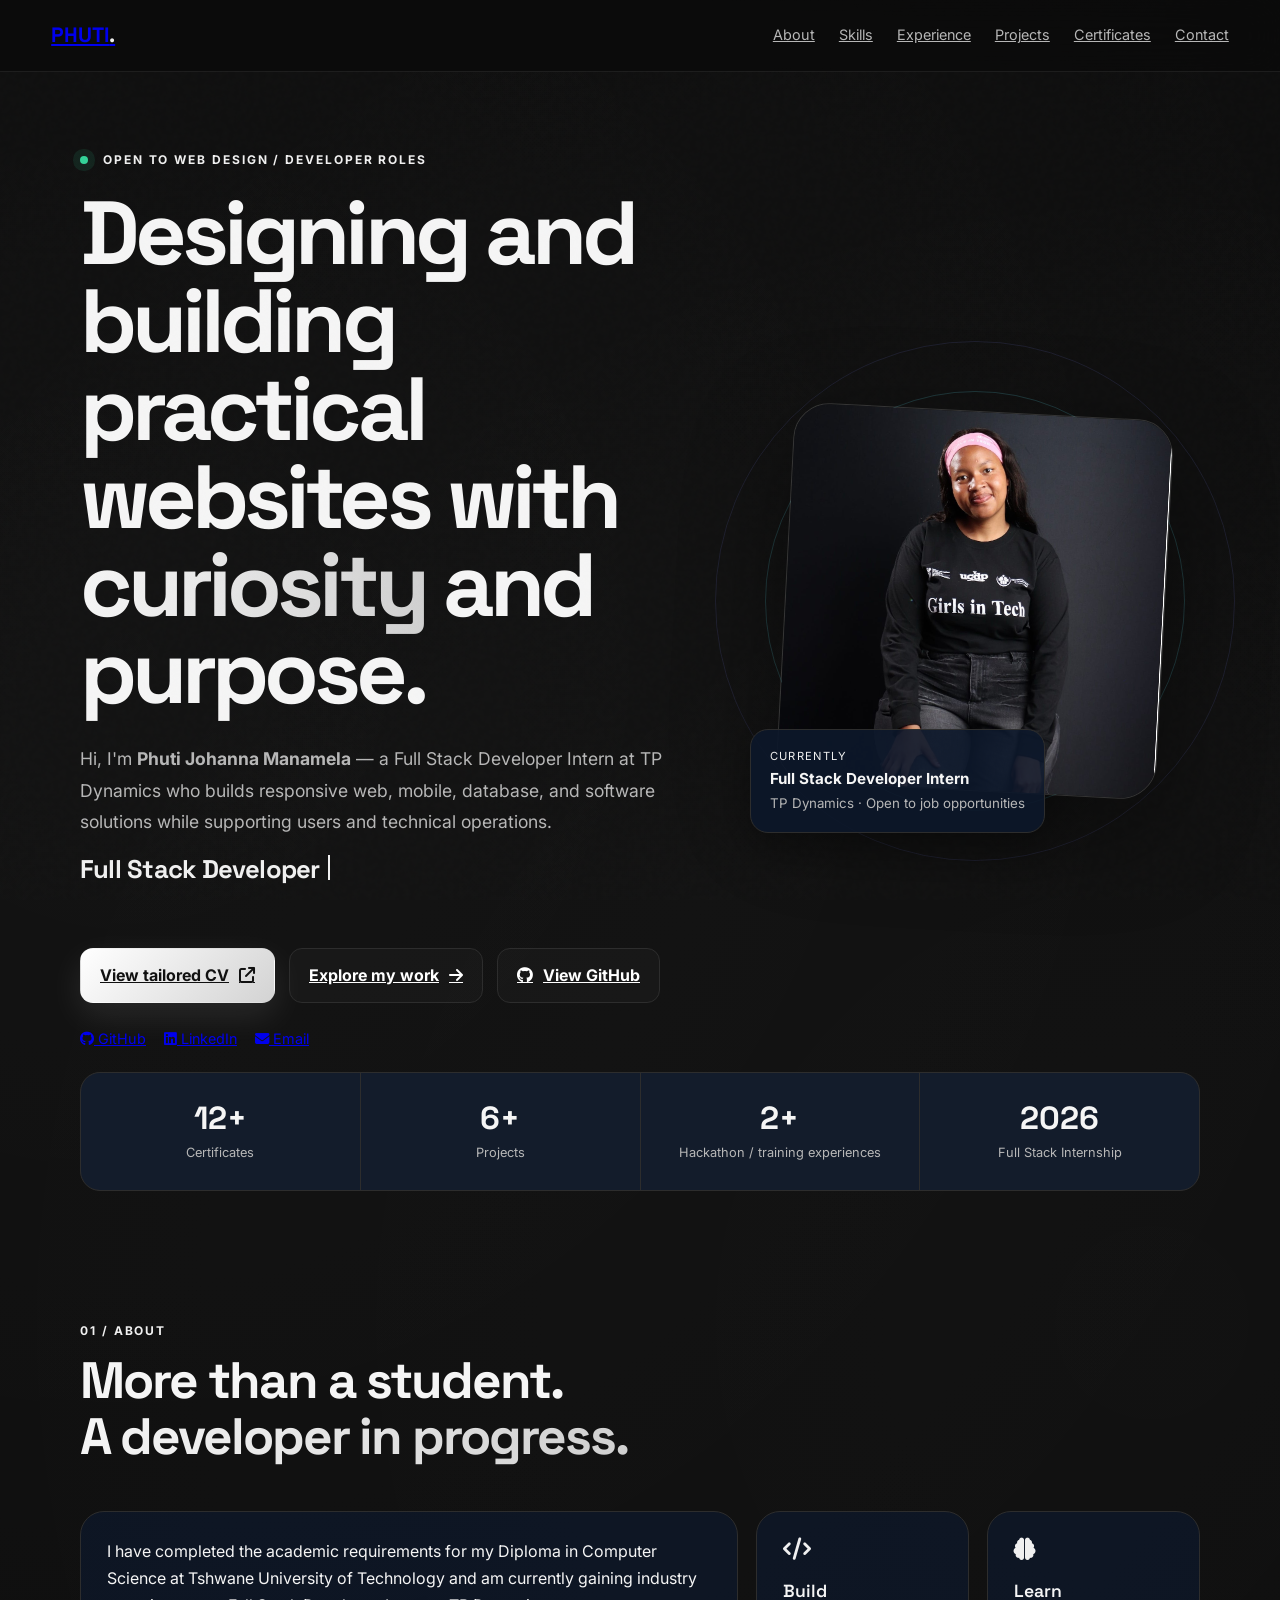
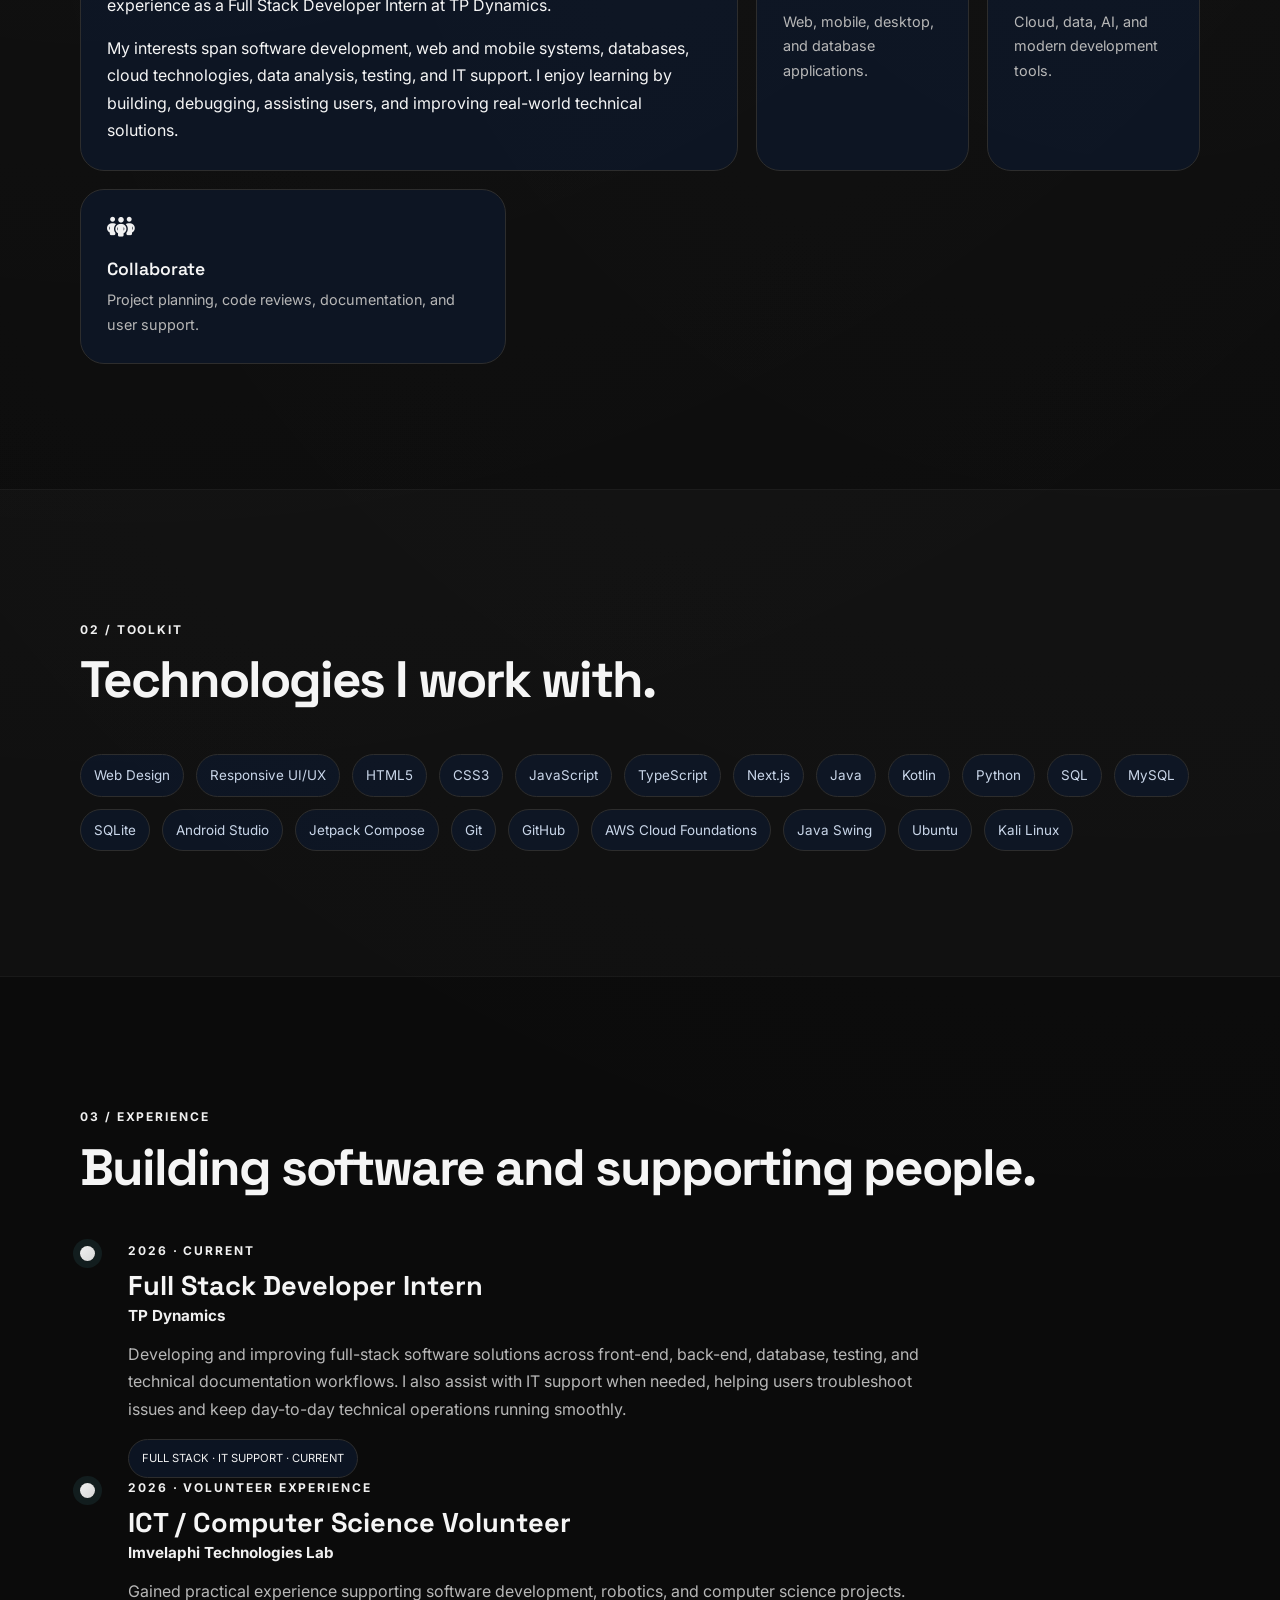
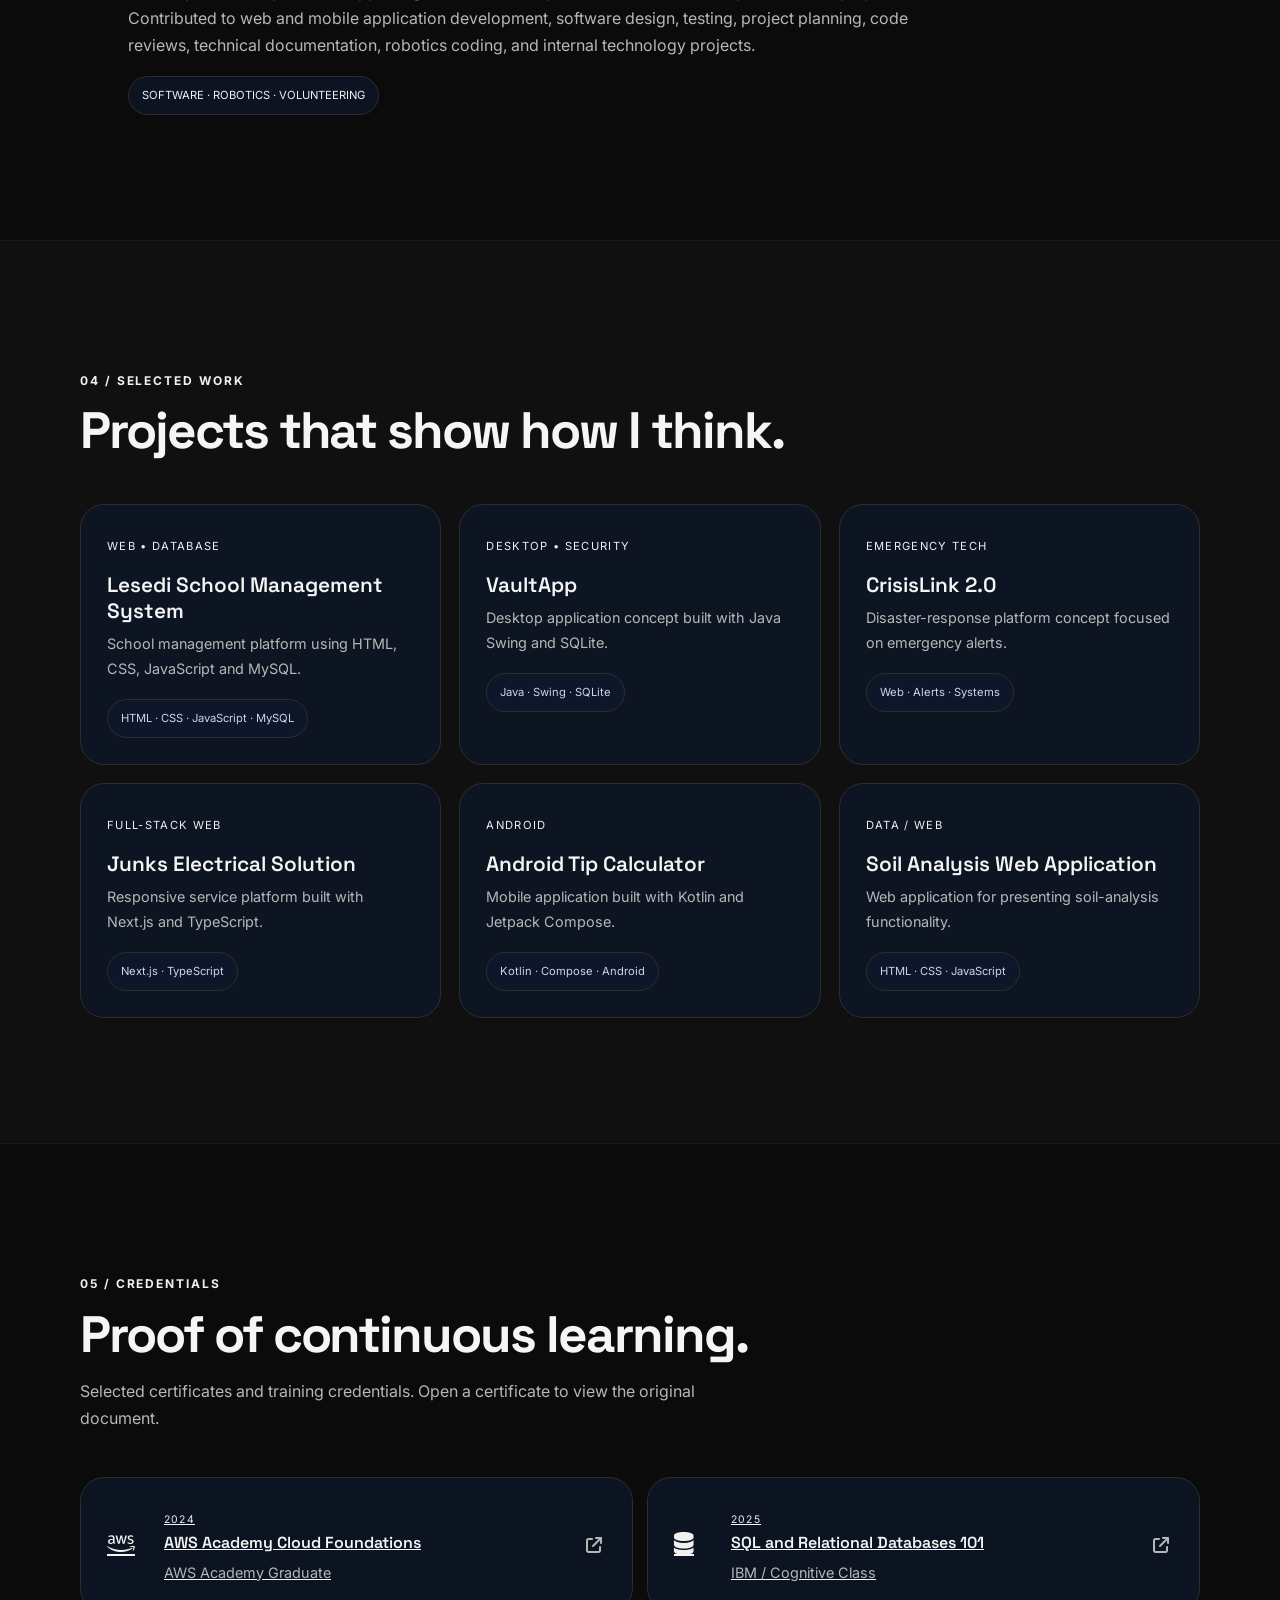
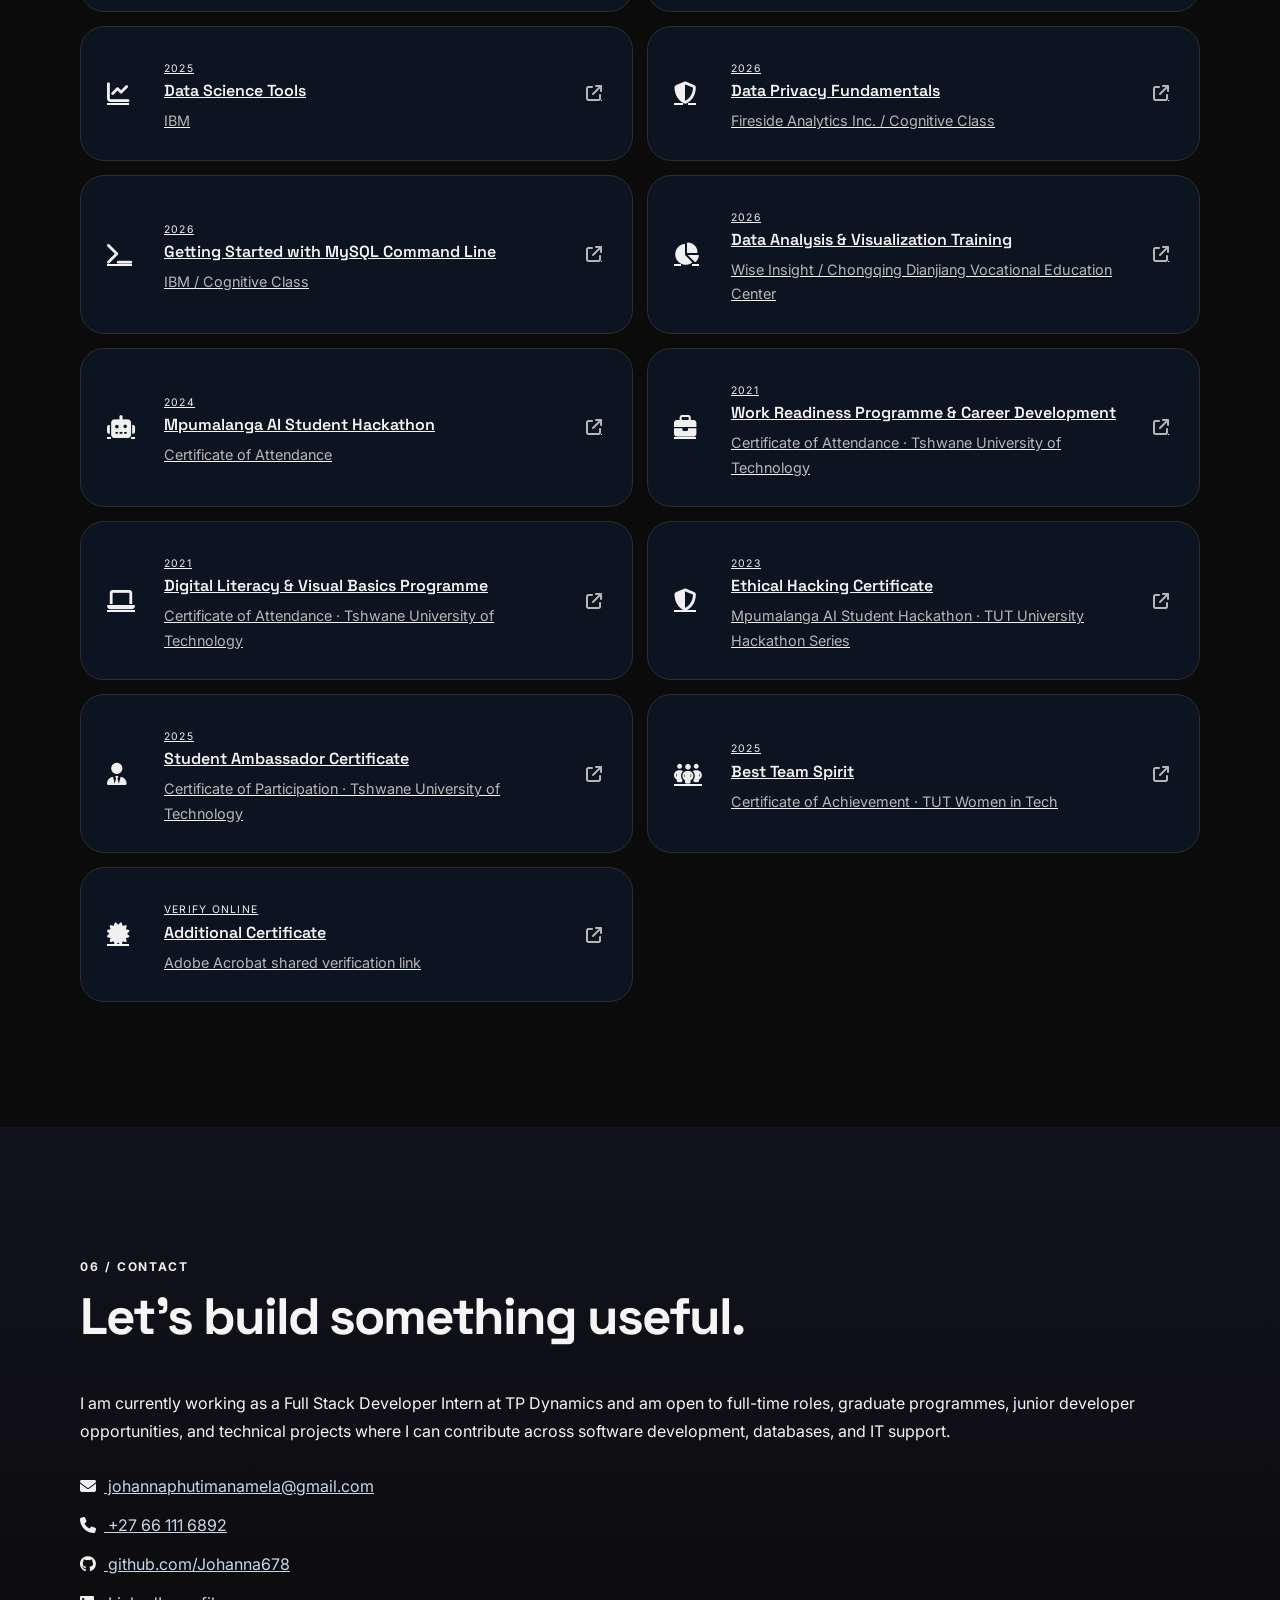
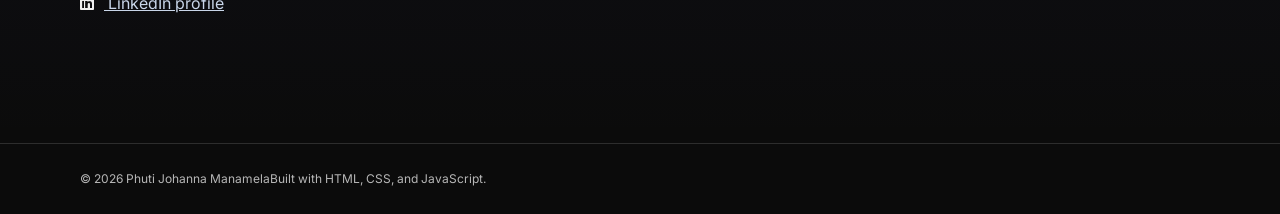
==== commit e5f7b7b8: "Update portfolio and Mpumalanga placement information" ====
--- a/index.html
+++ b/index.html
@@ -2,7 +2,7 @@
 <html lang="en"><head>
 <meta charset="utf-8"><meta name="viewport" content="width=device-width,initial-scale=1">
 <title>Phuti Johanna Manamela | Software Developer</title>
-<meta name="description" content="Portfolio of Phuti Johanna Manamela — Software Developer and ICT/Computer Science WIL Intern.">
+<meta name="description" content="Portfolio of Phuti Johanna Manamela — Full Stack Developer Intern, web designer, and IT support assistant.">
 <link rel="preconnect" href="https://fonts.googleapis.com"><link rel="preconnect" href="https://fonts.gstatic.com" crossorigin>
 <link href="https://fonts.googleapis.com/css2?family=Inter:wght@400;500;600;700;800&family=Space+Grotesk:wght@500;600;700&display=swap" rel="stylesheet">
 <link rel="stylesheet" href="style.css">
@@ -12,18 +12,18 @@
 <header class="nav"><a class="brand" href="#home">PHUTI<span>.</span></a><button class="menu" aria-label="Open menu"><i class="fa-solid fa-bars"></i></button><nav><a href="#about">About</a><a href="#skills">Skills</a><a href="#experience">Experience</a><a href="#projects">Projects</a><a href="#certificates">Certificates</a><a href="#contact">Contact</a></nav></header>
 <main>
 <section id="home" class="hero wrap">
-<div class="hero-copy"><div class="eyebrow"><span class="pulse"></span> OPEN TO WIL / GRADUATE OPPORTUNITIES</div><h1>Building practical software solutions with <em>curiosity</em> and purpose.</h1><p class="lead">Hi, I'm <strong>Phuti Johanna Manamela</strong> — a Computer Science student and WIL intern focused on designing and building reliable web, mobile, database, and software solutions that solve real-world problems.</p><h2 class="hero-text" aria-live="polite">Software Developer</h2><div class="actions"><a class="btn primary" href="Phuti_Johanna_Manamela_CV_Updated.pdf" download>Download CV <i class="fa-solid fa-arrow-down"></i></a><a class="btn ghost" href="#projects">Explore my work <i class="fa-solid fa-arrow-right"></i></a></div><div class="socials"><a href="https://github.com/Johanna678" target="_blank" rel="noreferrer"><i class="fa-brands fa-github"></i> GitHub</a><a href="https://www.linkedin.com/in/phuti-manamela-ab558535b" target="_blank" rel="noreferrer"><i class="fa-brands fa-linkedin"></i> LinkedIn</a><a href="mailto:johannaphutimanamela@gmail.com"><i class="fa-solid fa-envelope"></i> Email</a></div></div>
-<div class="hero-card"><div class="orbit one"></div><div class="orbit two"></div><img src="profile.jpeg" alt="Phuti Johanna Manamela"><div class="floating-card"><span>Currently</span><strong>ICT / Computer Science Intern</strong><small>Imvelaphi Technologies Lab</small></div></div>
+<div class="hero-copy"><div class="eyebrow"><span class="pulse"></span> OPEN TO WEB DESIGN / DEVELOPER ROLES</div><h1>Designing and building practical websites with <em>curiosity</em> and purpose.</h1><p class="lead">Hi, I'm <strong>Phuti Johanna Manamela</strong> — a Full Stack Developer Intern at TP Dynamics who builds responsive web, mobile, database, and software solutions while supporting users and technical operations.</p><h2 class="hero-text" aria-live="polite">Full Stack Developer</h2><div class="actions"><a class="btn primary" href="cv-web-designer.html" target="_blank">View tailored CV <i class="fa-solid fa-arrow-up-right-from-square"></i></a><a class="btn ghost" href="#projects">Explore my work <i class="fa-solid fa-arrow-right"></i></a><a class="btn ghost" href="https://github.com/Johanna678" target="_blank" rel="noreferrer"><i class="fa-brands fa-github"></i> View GitHub</a></div><div class="socials"><a href="https://github.com/Johanna678" target="_blank" rel="noreferrer"><i class="fa-brands fa-github"></i> GitHub</a><a href="https://www.linkedin.com/in/phuti-manamela-ab558535b" target="_blank" rel="noreferrer"><i class="fa-brands fa-linkedin"></i> LinkedIn</a><a href="mailto:johannaphutimanamela@gmail.com"><i class="fa-solid fa-envelope"></i> Email</a></div></div>
+<div class="hero-card"><div class="orbit one"></div><div class="orbit two"></div><img src="profile.jpeg" alt="Phuti Johanna Manamela"><div class="floating-card"><span>Currently</span><strong>Full Stack Developer Intern</strong><small>TP Dynamics · Open to job opportunities</small></div></div>
 </section>
 <div class="cs-skills">
 
   
 
 </div>
-<section class="stats wrap"><div><strong>7+</strong><span>Certificates</span></div><div><strong>6+</strong><span>Projects</span></div><div><strong>2+</strong><span>Hackathon / training experiences</span></div><div><strong>2026</strong><span>WIL Internship</span></div></section>
-<section id="about" class="wrap section"><div class="section-head"><span>01 / ABOUT</span><h2>More than a student.<br><em>A developer in progress.</em></h2></div><div class="about-grid"><div class="about-main"><p>I have completed the academic requirements for my Diploma in Computer Science at Tshwane University of Technology and am now gaining practical industry exposure through work-integrated learning.</p><p>My interests span software development, web and mobile systems, databases, cloud technologies, data analysis, testing, and emerging digital solutions. I enjoy learning by building, debugging, and improving real-world projects.</p></div><div class="about-card"><i class="fa-solid fa-code"></i><h3>Build</h3><p>Web, mobile, desktop, and database applications.</p></div><div class="about-card"><i class="fa-solid fa-brain"></i><h3>Learn</h3><p>Cloud, data, AI, and modern development tools.</p></div><div class="about-card"><i class="fa-solid fa-people-group"></i><h3>Collaborate</h3><p>Project planning, code reviews, and technical documentation.</p></div></div></section>
-<section id="skills" class="section alt"><div class="wrap"><div class="section-head"><span>02 / TOOLKIT</span><h2>Technologies I work with.</h2></div><div class="skill-cloud"><span>Java</span><span>Kotlin</span><span>Python</span><span>JavaScript</span><span>TypeScript</span><span>HTML5</span><span>CSS3</span><span>SQL</span><span>MySQL</span><span>SQLite</span><span>Android Studio</span><span>Jetpack Compose</span><span>Next.js</span><span>Git</span><span>GitHub</span><span>AWS Cloud Foundations</span><span>Java Swing</span><span>Ubuntu</span><span>Kali Linux</span></div></div></section>
-<section id="experience" class="wrap section"><div class="section-head"><span>03 / EXPERIENCE</span><h2>Learning in a real technical environment.</h2></div><div class="timeline"><article><div class="dot"></div><div><div class="meta">01 JUL 2026 — 30 DEC 2026 · JOHANNESBURG</div><h3>ICT / Computer Science Intern</h3><h4>Imvelaphi Technologies Lab</h4><p>Voluntary Work-Integrated Learning placement supporting practical exposure to software development, robotics and computer science. Placement scope includes software design, testing, web/mobile application development, project planning, code reviews, technical documentation and robotics coding.</p><span class="tag">WIL • CURRENT</span></div></article></div></section>
+<section class="stats wrap"><div><strong>12+</strong><span>Certificates</span></div><div><strong>6+</strong><span>Projects</span></div><div><strong>2+</strong><span>Hackathon / training experiences</span></div><div><strong>2026</strong><span>Full Stack Internship</span></div></section>
+<section id="about" class="wrap section"><div class="section-head"><span>01 / ABOUT</span><h2>More than a student.<br><em>A developer in progress.</em></h2></div><div class="about-grid"><div class="about-main"><p>I have completed the academic requirements for my Diploma in Computer Science at Tshwane University of Technology and am currently gaining industry experience as a Full Stack Developer Intern at TP Dynamics.</p><p>My interests span software development, web and mobile systems, databases, cloud technologies, data analysis, testing, and IT support. I enjoy learning by building, debugging, assisting users, and improving real-world technical solutions.</p></div><div class="about-card"><i class="fa-solid fa-code"></i><h3>Build</h3><p>Web, mobile, desktop, and database applications.</p></div><div class="about-card"><i class="fa-solid fa-brain"></i><h3>Learn</h3><p>Cloud, data, AI, and modern development tools.</p></div><div class="about-card"><i class="fa-solid fa-people-group"></i><h3>Collaborate</h3><p>Project planning, code reviews, documentation, and user support.</p></div></div></section>
+<section id="skills" class="section alt"><div class="wrap"><div class="section-head"><span>02 / TOOLKIT</span><h2>Technologies I work with.</h2></div><div class="skill-cloud"><span>Web Design</span><span>Responsive UI/UX</span><span>HTML5</span><span>CSS3</span><span>JavaScript</span><span>TypeScript</span><span>Next.js</span><span>Java</span><span>Kotlin</span><span>Python</span><span>SQL</span><span>MySQL</span><span>SQLite</span><span>Android Studio</span><span>Jetpack Compose</span><span>Git</span><span>GitHub</span><span>AWS Cloud Foundations</span><span>Java Swing</span><span>Ubuntu</span><span>Kali Linux</span></div></div></section>
+<section id="experience" class="wrap section"><div class="section-head"><span>03 / EXPERIENCE</span><h2>Building software and supporting people.</h2></div><div class="timeline"><article><div class="dot"></div><div><div class="meta">2026 · CURRENT</div><h3>Full Stack Developer Intern</h3><h4>TP Dynamics</h4><p>Developing and improving full-stack software solutions across front-end, back-end, database, testing, and technical documentation workflows. I also assist with IT support when needed, helping users troubleshoot issues and keep day-to-day technical operations running smoothly.</p><span class="tag">FULL STACK · IT SUPPORT · CURRENT</span></div></article><article><div class="dot"></div><div><div class="meta">2026 · VOLUNTEER EXPERIENCE</div><h3>ICT / Computer Science Volunteer</h3><h4>Imvelaphi Technologies Lab</h4><p>Gained practical experience supporting software development, robotics, and computer science projects. Contributed to web and mobile application development, software design, testing, project planning, code reviews, technical documentation, robotics coding, and internal technology projects.</p><span class="tag">SOFTWARE · ROBOTICS · VOLUNTEERING</span></div></article></div></section>
 <section id="projects" class="section alt"><div class="wrap"><div class="section-head"><span>04 / SELECTED WORK</span><h2>Projects that show how I think.</h2></div><div class="projects"><article><span>WEB • DATABASE</span><h3>Lesedi School Management System</h3><p>School management platform using HTML, CSS, JavaScript and MySQL.</p><div class="stack">HTML · CSS · JavaScript · MySQL</div></article><article><span>DESKTOP • SECURITY</span><h3>VaultApp</h3><p>Desktop application concept built with Java Swing and SQLite.</p><div class="stack">Java · Swing · SQLite</div></article><article><span>EMERGENCY TECH</span><h3>CrisisLink 2.0</h3><p>Disaster-response platform concept focused on emergency alerts.</p><div class="stack">Web · Alerts · Systems</div></article><article><span>FULL-STACK WEB</span><h3>Junks Electrical Solution</h3><p>Responsive service platform built with Next.js and TypeScript.</p><div class="stack">Next.js · TypeScript</div></article><article><span>ANDROID</span><h3>Android Tip Calculator</h3><p>Mobile application built with Kotlin and Jetpack Compose.</p><div class="stack">Kotlin · Compose · Android</div></article><article><span>DATA / WEB</span><h3>Soil Analysis Web Application</h3><p>Web application for presenting soil-analysis functionality.</p><div class="stack">HTML · CSS · JavaScript</div></article></div></div></section>
 <section id="certificates" class="wrap section"><div class="section-head"><span>05 / CREDENTIALS</span><h2>Proof of continuous learning.</h2><p>Selected certificates and training credentials. Open a certificate to view the original document.</p></div><div class="cert-grid">
 <a class="cert" href="certificates/aws-cloud-foundations.pdf" target="_blank"><i class="fa-brands fa-aws"></i><div><span>2024</span><h3>AWS Academy Cloud Foundations</h3><p>AWS Academy Graduate</p></div><i class="fa-solid fa-arrow-up-right-from-square"></i></a>
@@ -33,9 +33,15 @@
 <a class="cert" href="certificates/mysql-command-line.pdf" target="_blank"><i class="fa-solid fa-terminal"></i><div><span>2026</span><h3>Getting Started with MySQL Command Line</h3><p>IBM / Cognitive Class</p></div><i class="fa-solid fa-arrow-up-right-from-square"></i></a>
 <a class="cert" href="certificates/data-analysis-and-visualization.pdf" target="_blank"><i class="fa-solid fa-chart-pie"></i><div><span>2026</span><h3>Data Analysis & Visualization Training</h3><p>Wise Insight / Chongqing Dianjiang Vocational Education Center</p></div><i class="fa-solid fa-arrow-up-right-from-square"></i></a>
 <a class="cert" href="certificates/maish-hackathon-2024.pdf" target="_blank"><i class="fa-solid fa-robot"></i><div><span>2024</span><h3>Mpumalanga AI Student Hackathon</h3><p>Certificate of Attendance</p></div><i class="fa-solid fa-arrow-up-right-from-square"></i></a>
+<a class="cert" href="photo1.pdf" target="_blank"><i class="fa-solid fa-briefcase"></i><div><span>2021</span><h3>Work Readiness Programme & Career Development</h3><p>Certificate of Attendance · Tshwane University of Technology</p></div><i class="fa-solid fa-arrow-up-right-from-square"></i></a>
+<a class="cert" href="photo2.pdf" target="_blank"><i class="fa-solid fa-laptop"></i><div><span>2021</span><h3>Digital Literacy & Visual Basics Programme</h3><p>Certificate of Attendance · Tshwane University of Technology</p></div><i class="fa-solid fa-arrow-up-right-from-square"></i></a>
+<a class="cert" href="photo3.pdf" target="_blank"><i class="fa-solid fa-shield-halved"></i><div><span>2023</span><h3>Ethical Hacking Certificate</h3><p>Mpumalanga AI Student Hackathon · TUT University Hackathon Series</p></div><i class="fa-solid fa-arrow-up-right-from-square"></i></a>
+<a class="cert" href="photo4.pdf" target="_blank"><i class="fa-solid fa-user-tie"></i><div><span>2025</span><h3>Student Ambassador Certificate</h3><p>Certificate of Participation · Tshwane University of Technology</p></div><i class="fa-solid fa-arrow-up-right-from-square"></i></a>
+<a class="cert" href="photo5.pdf" target="_blank"><i class="fa-solid fa-people-group"></i><div><span>2025</span><h3>Best Team Spirit</h3><p>Certificate of Achievement · TUT Women in Tech</p></div><i class="fa-solid fa-arrow-up-right-from-square"></i></a>
 <a class="cert" href="https://acrobat.adobe.com/id/urn:aaid:sc:EU:41364605-640a-4fb8-b162-2bc2989ba6f7" target="_blank" rel="noreferrer"><i class="fa-solid fa-certificate"></i><div><span>VERIFY ONLINE</span><h3>Additional Certificate</h3><p>Adobe Acrobat shared verification link</p></div><i class="fa-solid fa-arrow-up-right-from-square"></i></a>
 </div></section>
-<section id="contact" class="contact section"><div class="wrap"><div class="section-head"><span>06 / CONTACT</span><h2>Let's build something useful.</h2></div><p>I'm interested in WIL opportunities, graduate programmes, junior developer roles, and technical projects where I can learn, contribute, and grow as a software developer.</p><div class="contact-links"><a href="mailto:johannaphutimanamela@gmail.com"><i class="fa-solid fa-envelope"></i> johannaphutimanamela@gmail.com</a><a href="tel:+27661116892"><i class="fa-solid fa-phone"></i> +27 66 111 6892</a><a href="https://github.com/Johanna678" target="_blank"><i class="fa-brands fa-github"></i> github.com/Johanna678</a><a href="https://www.linkedin.com/in/phuti-manamela-ab558535b" target="_blank"><i class="fa-brands fa-linkedin"></i> LinkedIn profile</a></div></div></section>
+<section id="contact" class="contact section"><div class="wrap"><div class="section-head"><span>06 / CONTACT</span><h2>Let's build something useful.</h2></div><p>I am currently working as a Full Stack Developer Intern at TP Dynamics and am open to full-time roles, graduate programmes, junior developer opportunities, and technical projects where I can contribute across software development, databases, and IT support.</p><div class="contact-links"><a href="mailto:johannaphutimanamela@gmail.com"><i class="fa-solid fa-envelope"></i> johannaphutimanamela@gmail.com</a><a href="tel:+27661116892"><i class="fa-solid fa-phone"></i> +27 66 111 6892</a><a href="https://github.com/Johanna678" target="_blank"><i class="fa-brands fa-github"></i> github.com/Johanna678</a><a href="https://www.linkedin.com/in/phuti-manamela-ab558535b" target="_blank"><i class="fa-brands fa-linkedin"></i> LinkedIn profile</a></div></div></section>
 </main><footer><div class="wrap"><span>© 2026 Phuti Johanna Manamela</span><span>Built with HTML, CSS, and JavaScript.</span></div></footer>
 <script src="script.js"></script>
-</body></html>+
+</body></html>
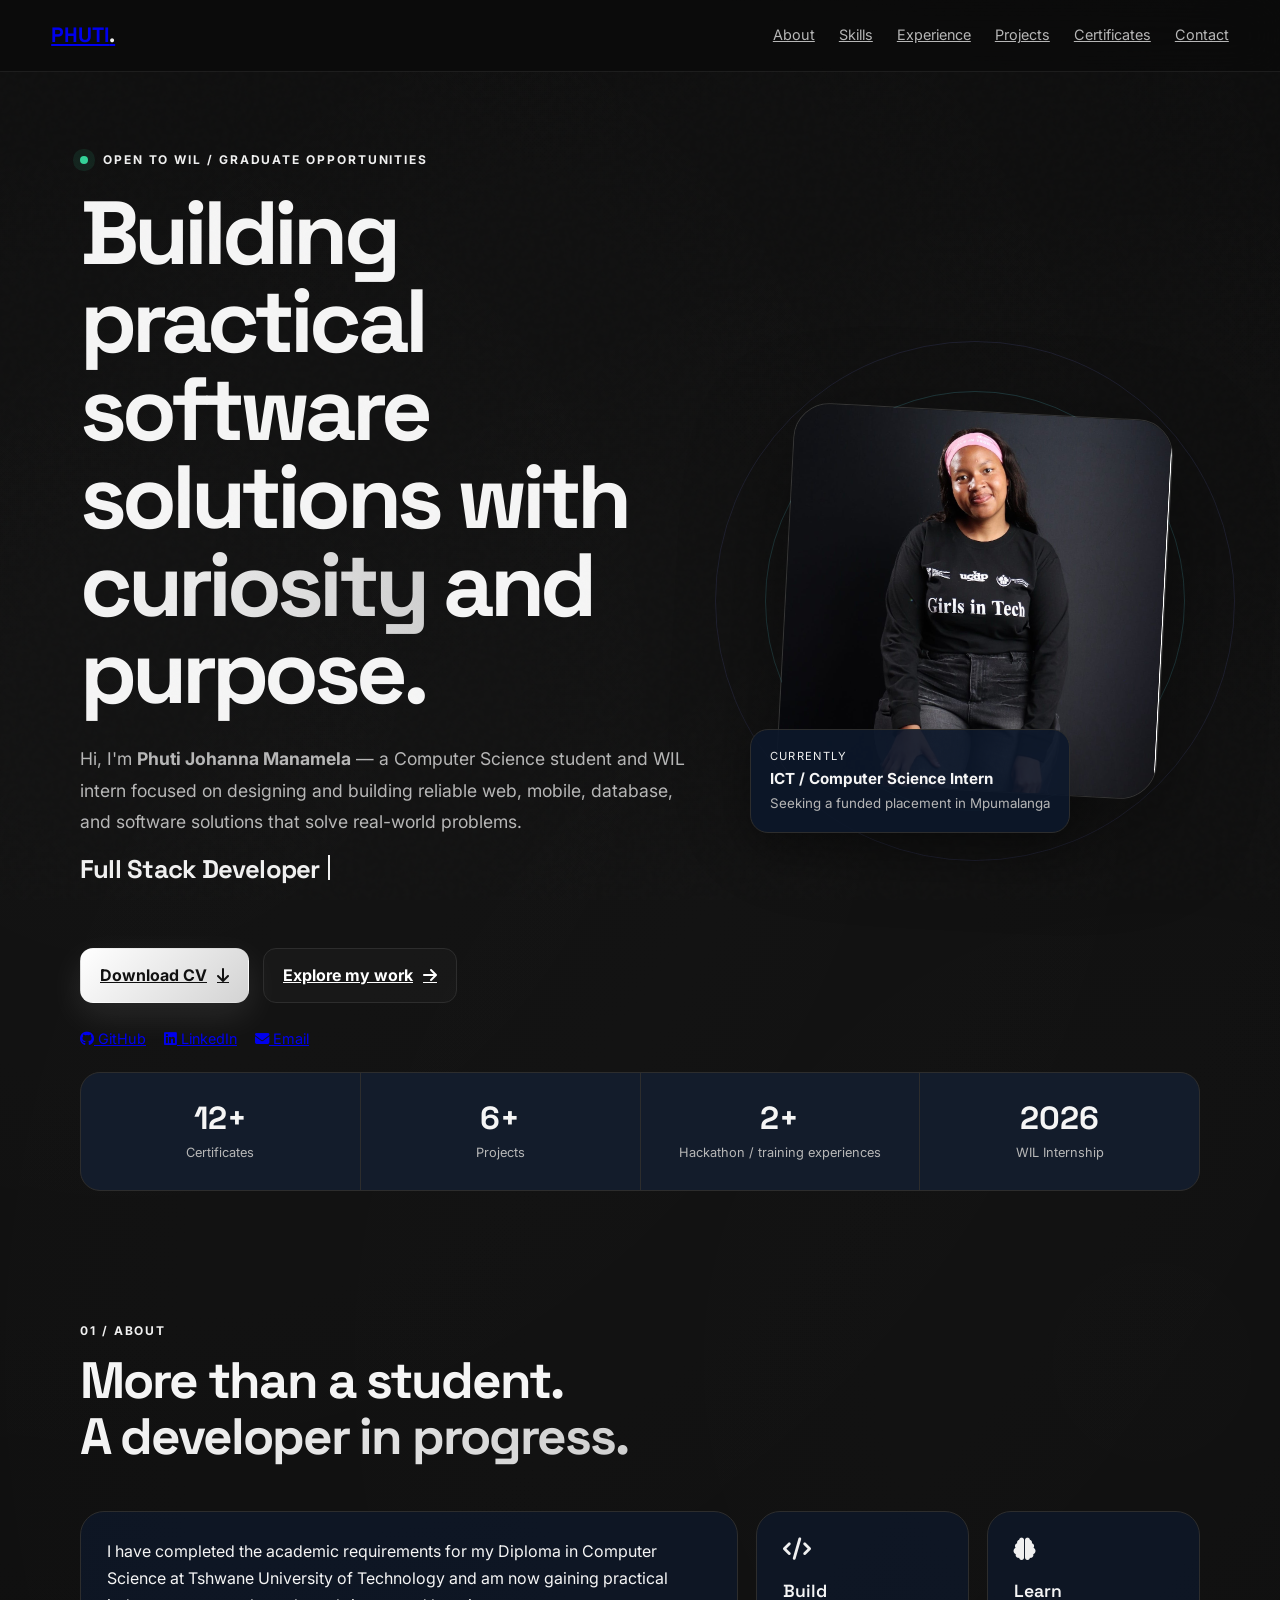
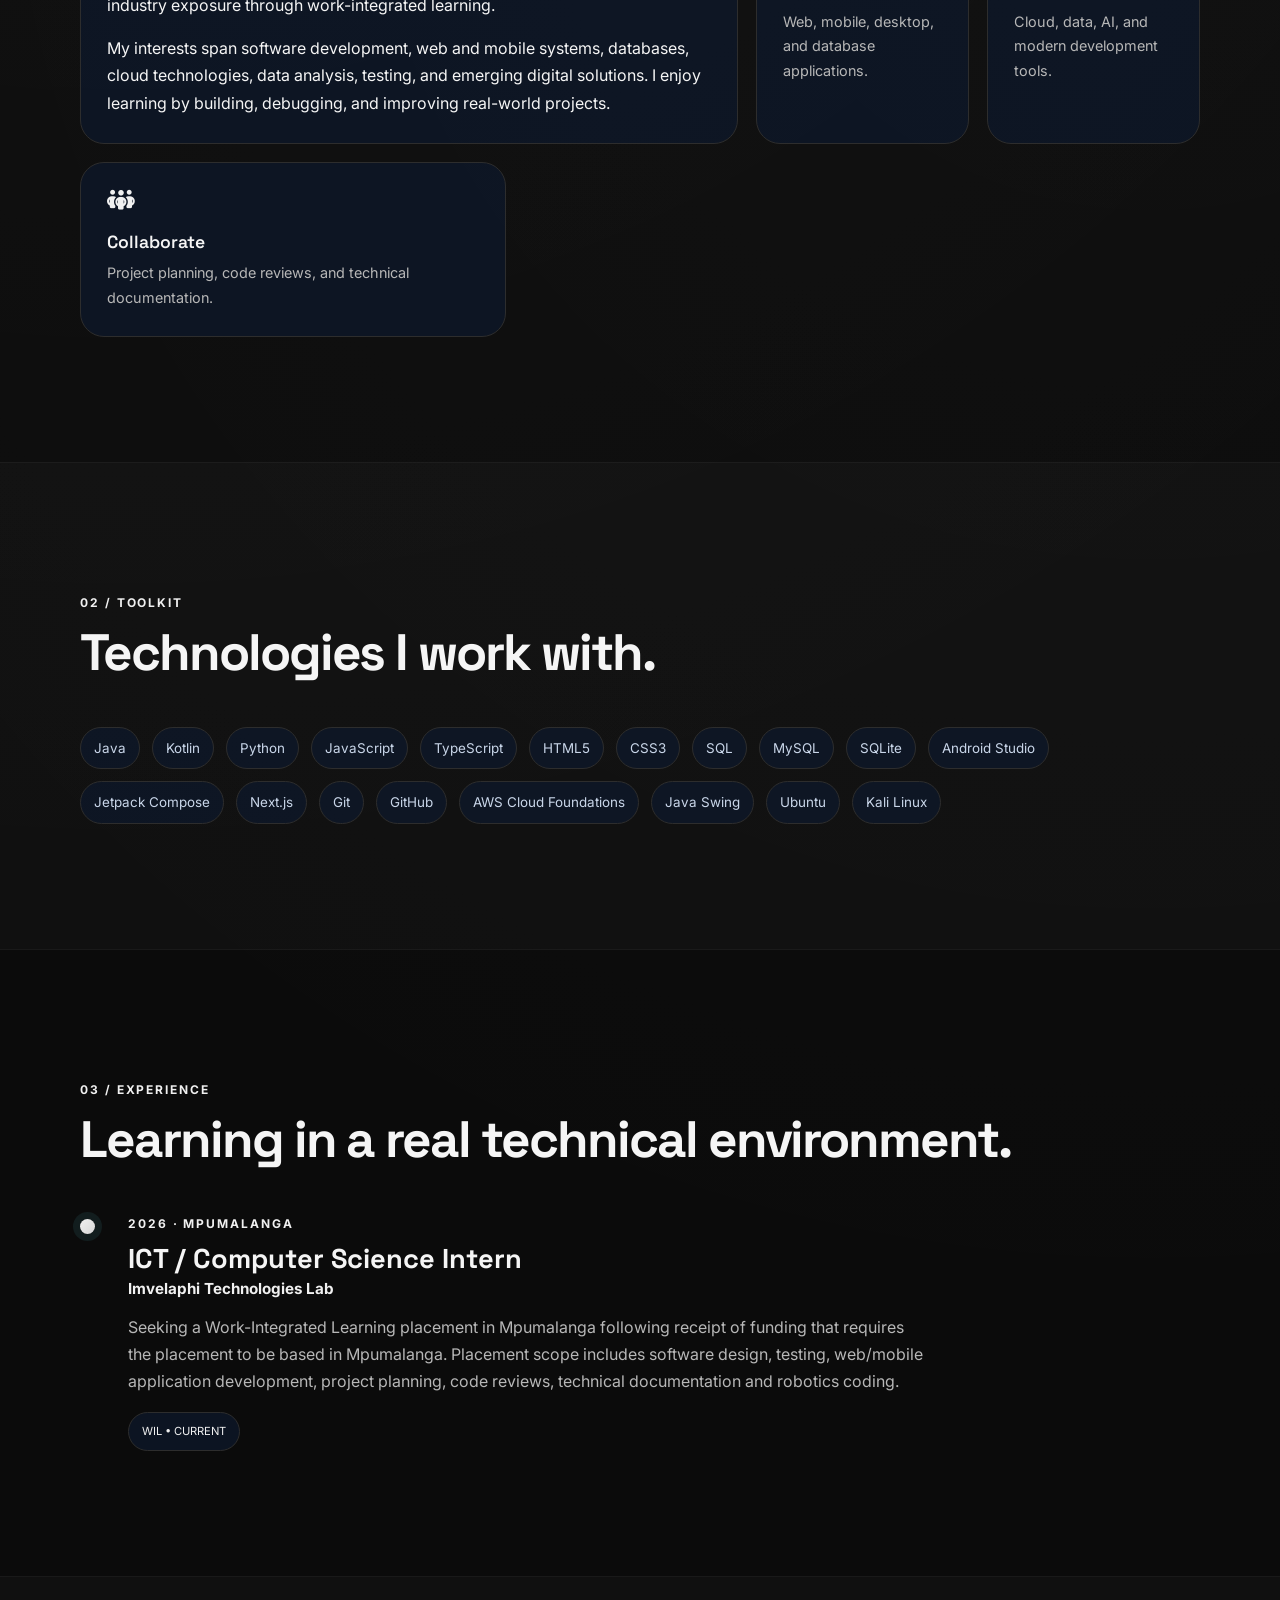
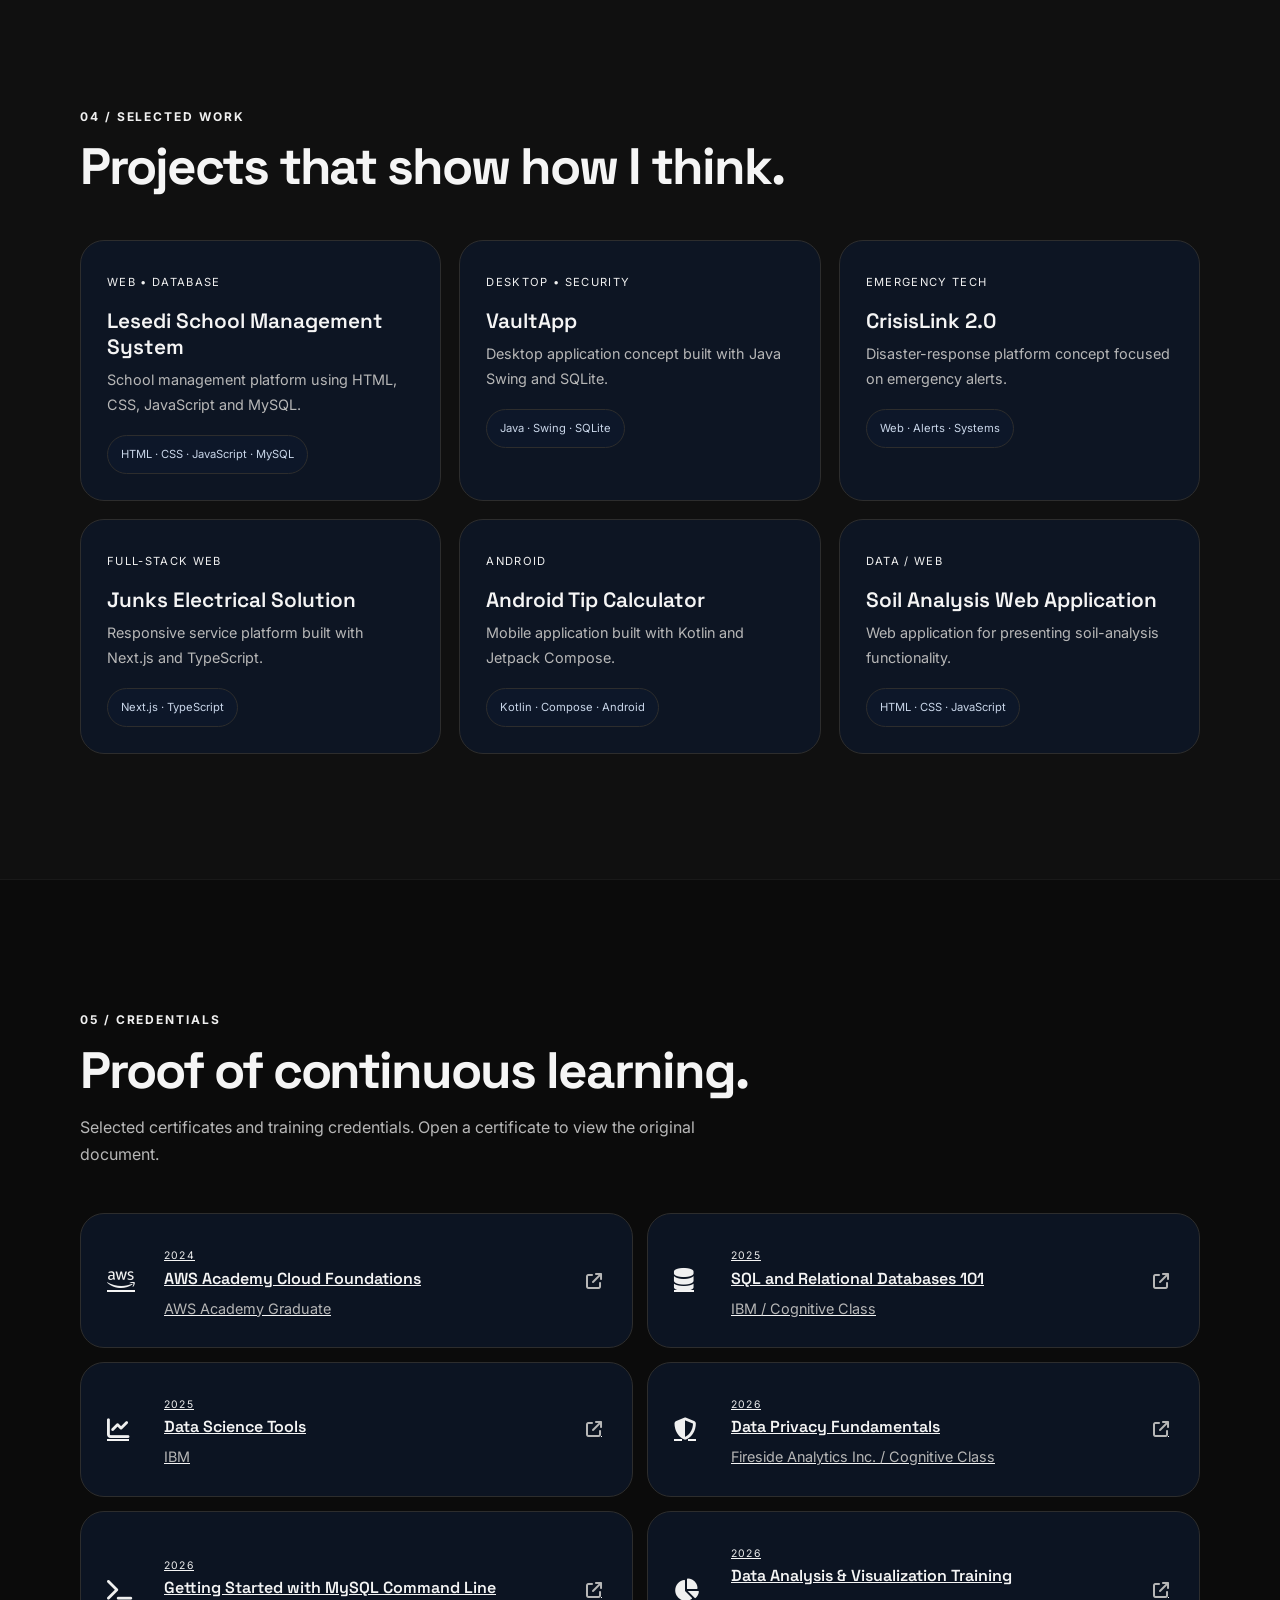
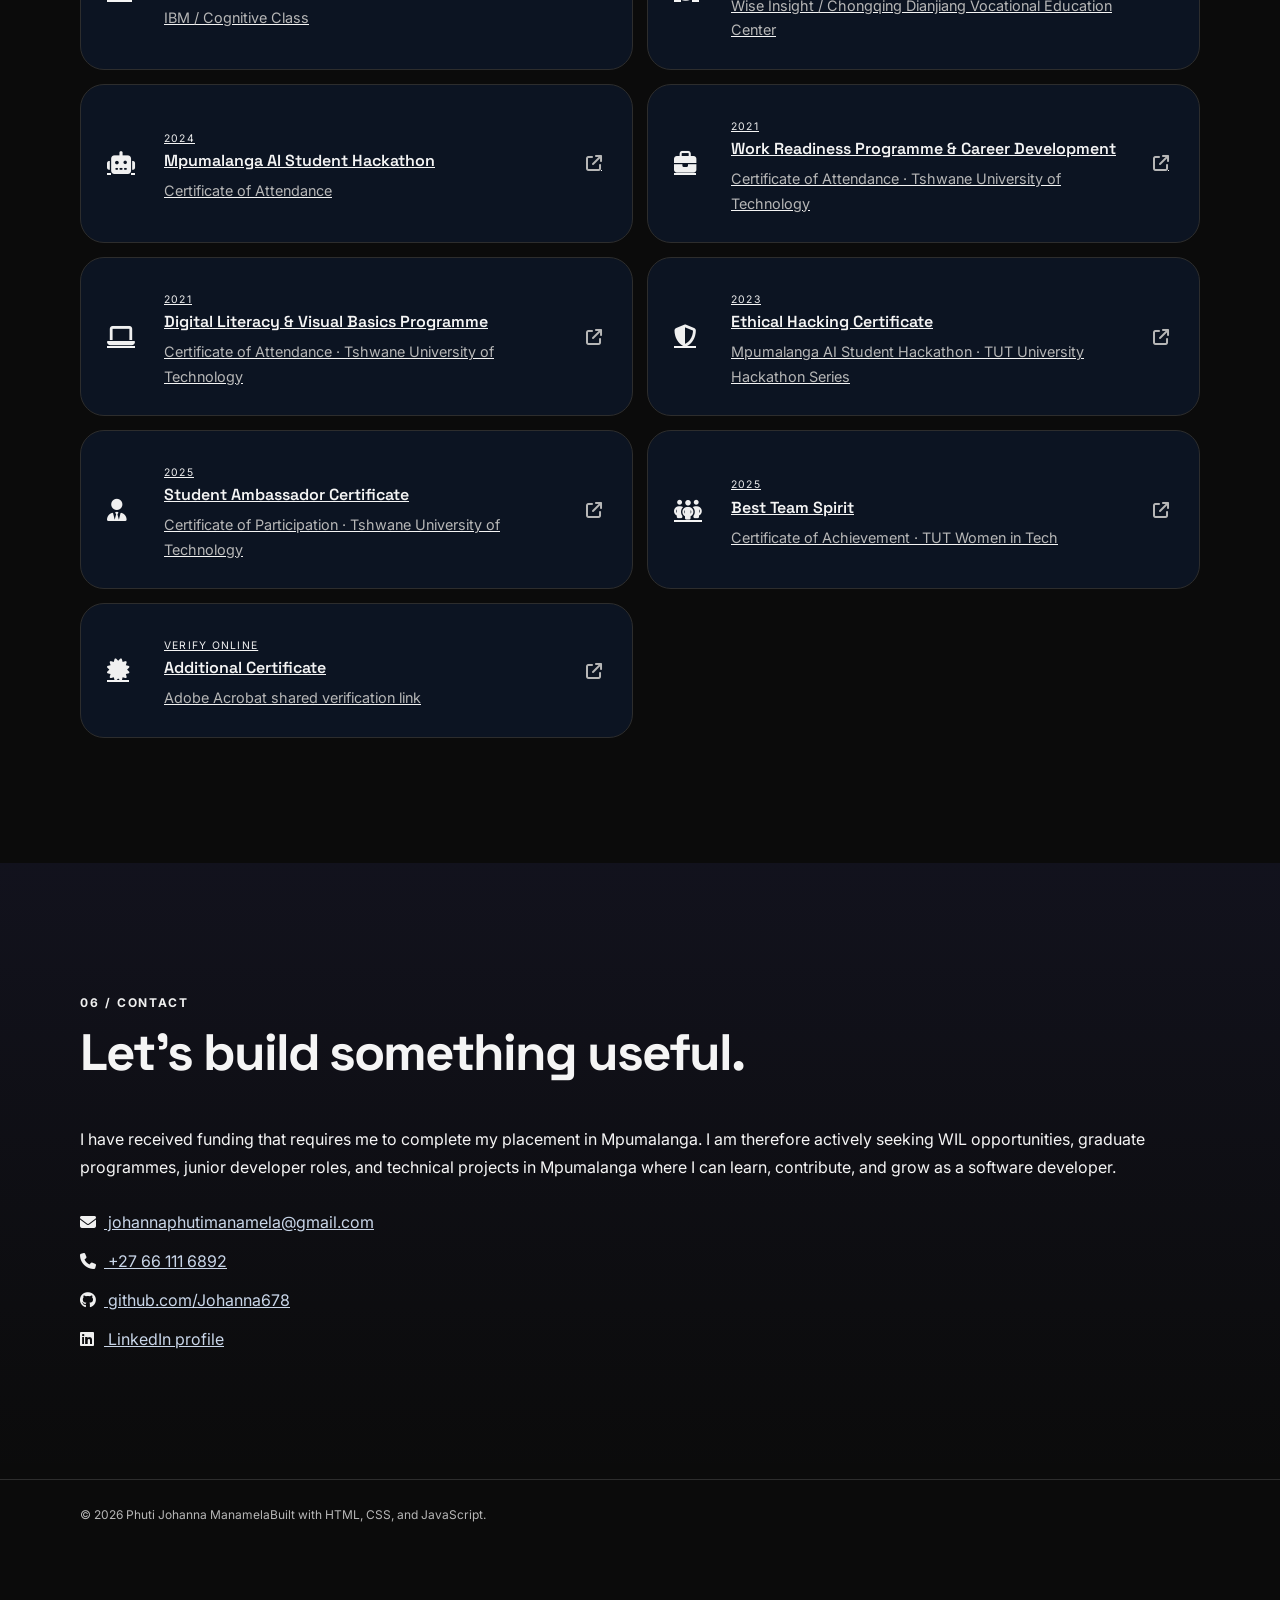
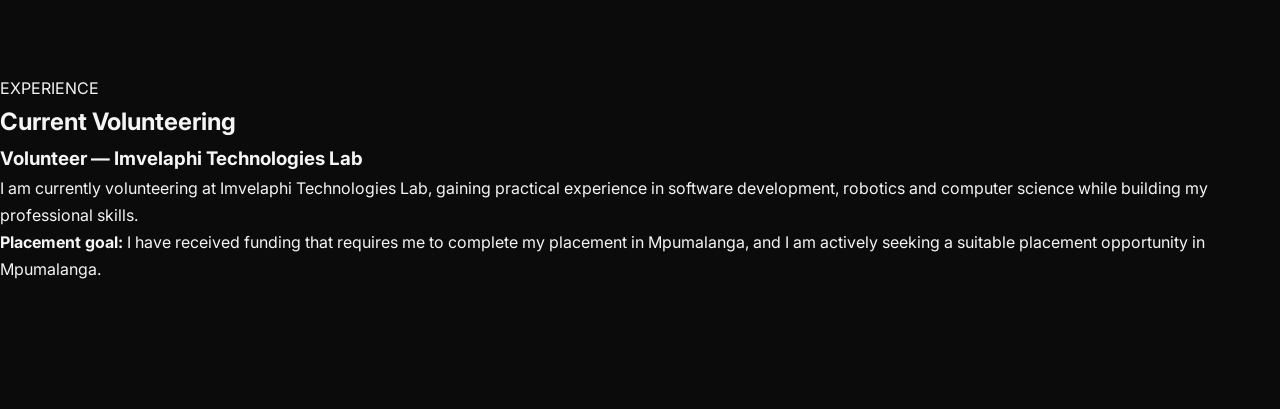
==== commit 94380631: "Update portfolio and Mpumalanga placement information" ====
--- a/index.html
+++ b/index.html
@@ -2,7 +2,7 @@
 <html lang="en"><head>
 <meta charset="utf-8"><meta name="viewport" content="width=device-width,initial-scale=1">
 <title>Phuti Johanna Manamela | Software Developer</title>
-<meta name="description" content="Portfolio of Phuti Johanna Manamela — Full Stack Developer Intern, web designer, and IT support assistant.">
+<meta name="description" content="Portfolio of Phuti Johanna Manamela — Software Developer and ICT/Computer Science WIL Intern.">
 <link rel="preconnect" href="https://fonts.googleapis.com"><link rel="preconnect" href="https://fonts.gstatic.com" crossorigin>
 <link href="https://fonts.googleapis.com/css2?family=Inter:wght@400;500;600;700;800&family=Space+Grotesk:wght@500;600;700&display=swap" rel="stylesheet">
 <link rel="stylesheet" href="style.css">
@@ -12,18 +12,18 @@
 <header class="nav"><a class="brand" href="#home">PHUTI<span>.</span></a><button class="menu" aria-label="Open menu"><i class="fa-solid fa-bars"></i></button><nav><a href="#about">About</a><a href="#skills">Skills</a><a href="#experience">Experience</a><a href="#projects">Projects</a><a href="#certificates">Certificates</a><a href="#contact">Contact</a></nav></header>
 <main>
 <section id="home" class="hero wrap">
-<div class="hero-copy"><div class="eyebrow"><span class="pulse"></span> OPEN TO WEB DESIGN / DEVELOPER ROLES</div><h1>Designing and building practical websites with <em>curiosity</em> and purpose.</h1><p class="lead">Hi, I'm <strong>Phuti Johanna Manamela</strong> — a Full Stack Developer Intern at TP Dynamics who builds responsive web, mobile, database, and software solutions while supporting users and technical operations.</p><h2 class="hero-text" aria-live="polite">Full Stack Developer</h2><div class="actions"><a class="btn primary" href="cv-web-designer.html" target="_blank">View tailored CV <i class="fa-solid fa-arrow-up-right-from-square"></i></a><a class="btn ghost" href="#projects">Explore my work <i class="fa-solid fa-arrow-right"></i></a><a class="btn ghost" href="https://github.com/Johanna678" target="_blank" rel="noreferrer"><i class="fa-brands fa-github"></i> View GitHub</a></div><div class="socials"><a href="https://github.com/Johanna678" target="_blank" rel="noreferrer"><i class="fa-brands fa-github"></i> GitHub</a><a href="https://www.linkedin.com/in/phuti-manamela-ab558535b" target="_blank" rel="noreferrer"><i class="fa-brands fa-linkedin"></i> LinkedIn</a><a href="mailto:johannaphutimanamela@gmail.com"><i class="fa-solid fa-envelope"></i> Email</a></div></div>
-<div class="hero-card"><div class="orbit one"></div><div class="orbit two"></div><img src="profile.jpeg" alt="Phuti Johanna Manamela"><div class="floating-card"><span>Currently</span><strong>Full Stack Developer Intern</strong><small>TP Dynamics · Open to job opportunities</small></div></div>
+<div class="hero-copy"><div class="eyebrow"><span class="pulse"></span> OPEN TO WIL / GRADUATE OPPORTUNITIES</div><h1>Building practical software solutions with <em>curiosity</em> and purpose.</h1><p class="lead">Hi, I'm <strong>Phuti Johanna Manamela</strong> — a Computer Science student and WIL intern focused on designing and building reliable web, mobile, database, and software solutions that solve real-world problems.</p><h2 class="hero-text" aria-live="polite">Software Developer</h2><div class="actions"><a class="btn primary" href="Phuti_Johanna_Manamela_CV_Updated.pdf" download>Download CV <i class="fa-solid fa-arrow-down"></i></a><a class="btn ghost" href="#projects">Explore my work <i class="fa-solid fa-arrow-right"></i></a></div><div class="socials"><a href="https://github.com/Johanna678" target="_blank" rel="noreferrer"><i class="fa-brands fa-github"></i> GitHub</a><a href="https://www.linkedin.com/in/phuti-manamela-ab558535b" target="_blank" rel="noreferrer"><i class="fa-brands fa-linkedin"></i> LinkedIn</a><a href="mailto:johannaphutimanamela@gmail.com"><i class="fa-solid fa-envelope"></i> Email</a></div></div>
+<div class="hero-card"><div class="orbit one"></div><div class="orbit two"></div><img src="profile.jpeg" alt="Phuti Johanna Manamela"><div class="floating-card"><span>Currently</span><strong>ICT / Computer Science Intern</strong><small>Seeking a funded placement in Mpumalanga</small></div></div>
 </section>
 <div class="cs-skills">
 
   
 
 </div>
-<section class="stats wrap"><div><strong>12+</strong><span>Certificates</span></div><div><strong>6+</strong><span>Projects</span></div><div><strong>2+</strong><span>Hackathon / training experiences</span></div><div><strong>2026</strong><span>Full Stack Internship</span></div></section>
-<section id="about" class="wrap section"><div class="section-head"><span>01 / ABOUT</span><h2>More than a student.<br><em>A developer in progress.</em></h2></div><div class="about-grid"><div class="about-main"><p>I have completed the academic requirements for my Diploma in Computer Science at Tshwane University of Technology and am currently gaining industry experience as a Full Stack Developer Intern at TP Dynamics.</p><p>My interests span software development, web and mobile systems, databases, cloud technologies, data analysis, testing, and IT support. I enjoy learning by building, debugging, assisting users, and improving real-world technical solutions.</p></div><div class="about-card"><i class="fa-solid fa-code"></i><h3>Build</h3><p>Web, mobile, desktop, and database applications.</p></div><div class="about-card"><i class="fa-solid fa-brain"></i><h3>Learn</h3><p>Cloud, data, AI, and modern development tools.</p></div><div class="about-card"><i class="fa-solid fa-people-group"></i><h3>Collaborate</h3><p>Project planning, code reviews, documentation, and user support.</p></div></div></section>
-<section id="skills" class="section alt"><div class="wrap"><div class="section-head"><span>02 / TOOLKIT</span><h2>Technologies I work with.</h2></div><div class="skill-cloud"><span>Web Design</span><span>Responsive UI/UX</span><span>HTML5</span><span>CSS3</span><span>JavaScript</span><span>TypeScript</span><span>Next.js</span><span>Java</span><span>Kotlin</span><span>Python</span><span>SQL</span><span>MySQL</span><span>SQLite</span><span>Android Studio</span><span>Jetpack Compose</span><span>Git</span><span>GitHub</span><span>AWS Cloud Foundations</span><span>Java Swing</span><span>Ubuntu</span><span>Kali Linux</span></div></div></section>
-<section id="experience" class="wrap section"><div class="section-head"><span>03 / EXPERIENCE</span><h2>Building software and supporting people.</h2></div><div class="timeline"><article><div class="dot"></div><div><div class="meta">2026 · CURRENT</div><h3>Full Stack Developer Intern</h3><h4>TP Dynamics</h4><p>Developing and improving full-stack software solutions across front-end, back-end, database, testing, and technical documentation workflows. I also assist with IT support when needed, helping users troubleshoot issues and keep day-to-day technical operations running smoothly.</p><span class="tag">FULL STACK · IT SUPPORT · CURRENT</span></div></article><article><div class="dot"></div><div><div class="meta">2026 · VOLUNTEER EXPERIENCE</div><h3>ICT / Computer Science Volunteer</h3><h4>Imvelaphi Technologies Lab</h4><p>Gained practical experience supporting software development, robotics, and computer science projects. Contributed to web and mobile application development, software design, testing, project planning, code reviews, technical documentation, robotics coding, and internal technology projects.</p><span class="tag">SOFTWARE · ROBOTICS · VOLUNTEERING</span></div></article></div></section>
+<section class="stats wrap"><div><strong>12+</strong><span>Certificates</span></div><div><strong>6+</strong><span>Projects</span></div><div><strong>2+</strong><span>Hackathon / training experiences</span></div><div><strong>2026</strong><span>WIL Internship</span></div></section>
+<section id="about" class="wrap section"><div class="section-head"><span>01 / ABOUT</span><h2>More than a student.<br><em>A developer in progress.</em></h2></div><div class="about-grid"><div class="about-main"><p>I have completed the academic requirements for my Diploma in Computer Science at Tshwane University of Technology and am now gaining practical industry exposure through work-integrated learning.</p><p>My interests span software development, web and mobile systems, databases, cloud technologies, data analysis, testing, and emerging digital solutions. I enjoy learning by building, debugging, and improving real-world projects.</p></div><div class="about-card"><i class="fa-solid fa-code"></i><h3>Build</h3><p>Web, mobile, desktop, and database applications.</p></div><div class="about-card"><i class="fa-solid fa-brain"></i><h3>Learn</h3><p>Cloud, data, AI, and modern development tools.</p></div><div class="about-card"><i class="fa-solid fa-people-group"></i><h3>Collaborate</h3><p>Project planning, code reviews, and technical documentation.</p></div></div></section>
+<section id="skills" class="section alt"><div class="wrap"><div class="section-head"><span>02 / TOOLKIT</span><h2>Technologies I work with.</h2></div><div class="skill-cloud"><span>Java</span><span>Kotlin</span><span>Python</span><span>JavaScript</span><span>TypeScript</span><span>HTML5</span><span>CSS3</span><span>SQL</span><span>MySQL</span><span>SQLite</span><span>Android Studio</span><span>Jetpack Compose</span><span>Next.js</span><span>Git</span><span>GitHub</span><span>AWS Cloud Foundations</span><span>Java Swing</span><span>Ubuntu</span><span>Kali Linux</span></div></div></section>
+<section id="experience" class="wrap section"><div class="section-head"><span>03 / EXPERIENCE</span><h2>Learning in a real technical environment.</h2></div><div class="timeline"><article><div class="dot"></div><div><div class="meta">2026 · MPUMALANGA</div><h3>ICT / Computer Science Intern</h3><h4>Imvelaphi Technologies Lab</h4><p>Seeking a Work-Integrated Learning placement in Mpumalanga following receipt of funding that requires the placement to be based in Mpumalanga. Placement scope includes software design, testing, web/mobile application development, project planning, code reviews, technical documentation and robotics coding.</p><span class="tag">WIL • CURRENT</span></div></article></div></section>
 <section id="projects" class="section alt"><div class="wrap"><div class="section-head"><span>04 / SELECTED WORK</span><h2>Projects that show how I think.</h2></div><div class="projects"><article><span>WEB • DATABASE</span><h3>Lesedi School Management System</h3><p>School management platform using HTML, CSS, JavaScript and MySQL.</p><div class="stack">HTML · CSS · JavaScript · MySQL</div></article><article><span>DESKTOP • SECURITY</span><h3>VaultApp</h3><p>Desktop application concept built with Java Swing and SQLite.</p><div class="stack">Java · Swing · SQLite</div></article><article><span>EMERGENCY TECH</span><h3>CrisisLink 2.0</h3><p>Disaster-response platform concept focused on emergency alerts.</p><div class="stack">Web · Alerts · Systems</div></article><article><span>FULL-STACK WEB</span><h3>Junks Electrical Solution</h3><p>Responsive service platform built with Next.js and TypeScript.</p><div class="stack">Next.js · TypeScript</div></article><article><span>ANDROID</span><h3>Android Tip Calculator</h3><p>Mobile application built with Kotlin and Jetpack Compose.</p><div class="stack">Kotlin · Compose · Android</div></article><article><span>DATA / WEB</span><h3>Soil Analysis Web Application</h3><p>Web application for presenting soil-analysis functionality.</p><div class="stack">HTML · CSS · JavaScript</div></article></div></div></section>
 <section id="certificates" class="wrap section"><div class="section-head"><span>05 / CREDENTIALS</span><h2>Proof of continuous learning.</h2><p>Selected certificates and training credentials. Open a certificate to view the original document.</p></div><div class="cert-grid">
 <a class="cert" href="certificates/aws-cloud-foundations.pdf" target="_blank"><i class="fa-brands fa-aws"></i><div><span>2024</span><h3>AWS Academy Cloud Foundations</h3><p>AWS Academy Graduate</p></div><i class="fa-solid fa-arrow-up-right-from-square"></i></a>
@@ -40,8 +40,17 @@
 <a class="cert" href="photo5.pdf" target="_blank"><i class="fa-solid fa-people-group"></i><div><span>2025</span><h3>Best Team Spirit</h3><p>Certificate of Achievement · TUT Women in Tech</p></div><i class="fa-solid fa-arrow-up-right-from-square"></i></a>
 <a class="cert" href="https://acrobat.adobe.com/id/urn:aaid:sc:EU:41364605-640a-4fb8-b162-2bc2989ba6f7" target="_blank" rel="noreferrer"><i class="fa-solid fa-certificate"></i><div><span>VERIFY ONLINE</span><h3>Additional Certificate</h3><p>Adobe Acrobat shared verification link</p></div><i class="fa-solid fa-arrow-up-right-from-square"></i></a>
 </div></section>
-<section id="contact" class="contact section"><div class="wrap"><div class="section-head"><span>06 / CONTACT</span><h2>Let's build something useful.</h2></div><p>I am currently working as a Full Stack Developer Intern at TP Dynamics and am open to full-time roles, graduate programmes, junior developer opportunities, and technical projects where I can contribute across software development, databases, and IT support.</p><div class="contact-links"><a href="mailto:johannaphutimanamela@gmail.com"><i class="fa-solid fa-envelope"></i> johannaphutimanamela@gmail.com</a><a href="tel:+27661116892"><i class="fa-solid fa-phone"></i> +27 66 111 6892</a><a href="https://github.com/Johanna678" target="_blank"><i class="fa-brands fa-github"></i> github.com/Johanna678</a><a href="https://www.linkedin.com/in/phuti-manamela-ab558535b" target="_blank"><i class="fa-brands fa-linkedin"></i> LinkedIn profile</a></div></div></section>
+<section id="contact" class="contact section"><div class="wrap"><div class="section-head"><span>06 / CONTACT</span><h2>Let's build something useful.</h2></div><p>I have received funding that requires me to complete my placement in Mpumalanga. I am therefore actively seeking WIL opportunities, graduate programmes, junior developer roles, and technical projects in Mpumalanga where I can learn, contribute, and grow as a software developer.</p><div class="contact-links"><a href="mailto:johannaphutimanamela@gmail.com"><i class="fa-solid fa-envelope"></i> johannaphutimanamela@gmail.com</a><a href="tel:+27661116892"><i class="fa-solid fa-phone"></i> +27 66 111 6892</a><a href="https://github.com/Johanna678" target="_blank"><i class="fa-brands fa-github"></i> github.com/Johanna678</a><a href="https://www.linkedin.com/in/phuti-manamela-ab558535b" target="_blank"><i class="fa-brands fa-linkedin"></i> LinkedIn profile</a></div></div></section>
 </main><footer><div class="wrap"><span>© 2026 Phuti Johanna Manamela</span><span>Built with HTML, CSS, and JavaScript.</span></div></footer>
 <script src="script.js"></script>
 
-</body></html>
+<section class="section">
+  <div class="section-title"><span>EXPERIENCE</span><h2>Current Volunteering</h2></div>
+  <div class="card">
+    <h3>Volunteer — Imvelaphi Technologies Lab</h3>
+    <p>I am currently volunteering at Imvelaphi Technologies Lab, gaining practical experience in software development, robotics and computer science while building my professional skills.</p>
+    <p><strong>Placement goal:</strong> I have received funding that requires me to complete my placement in Mpumalanga, and I am actively seeking a suitable placement opportunity in Mpumalanga.</p>
+  </div>
+</section>
+
+</body></html>
